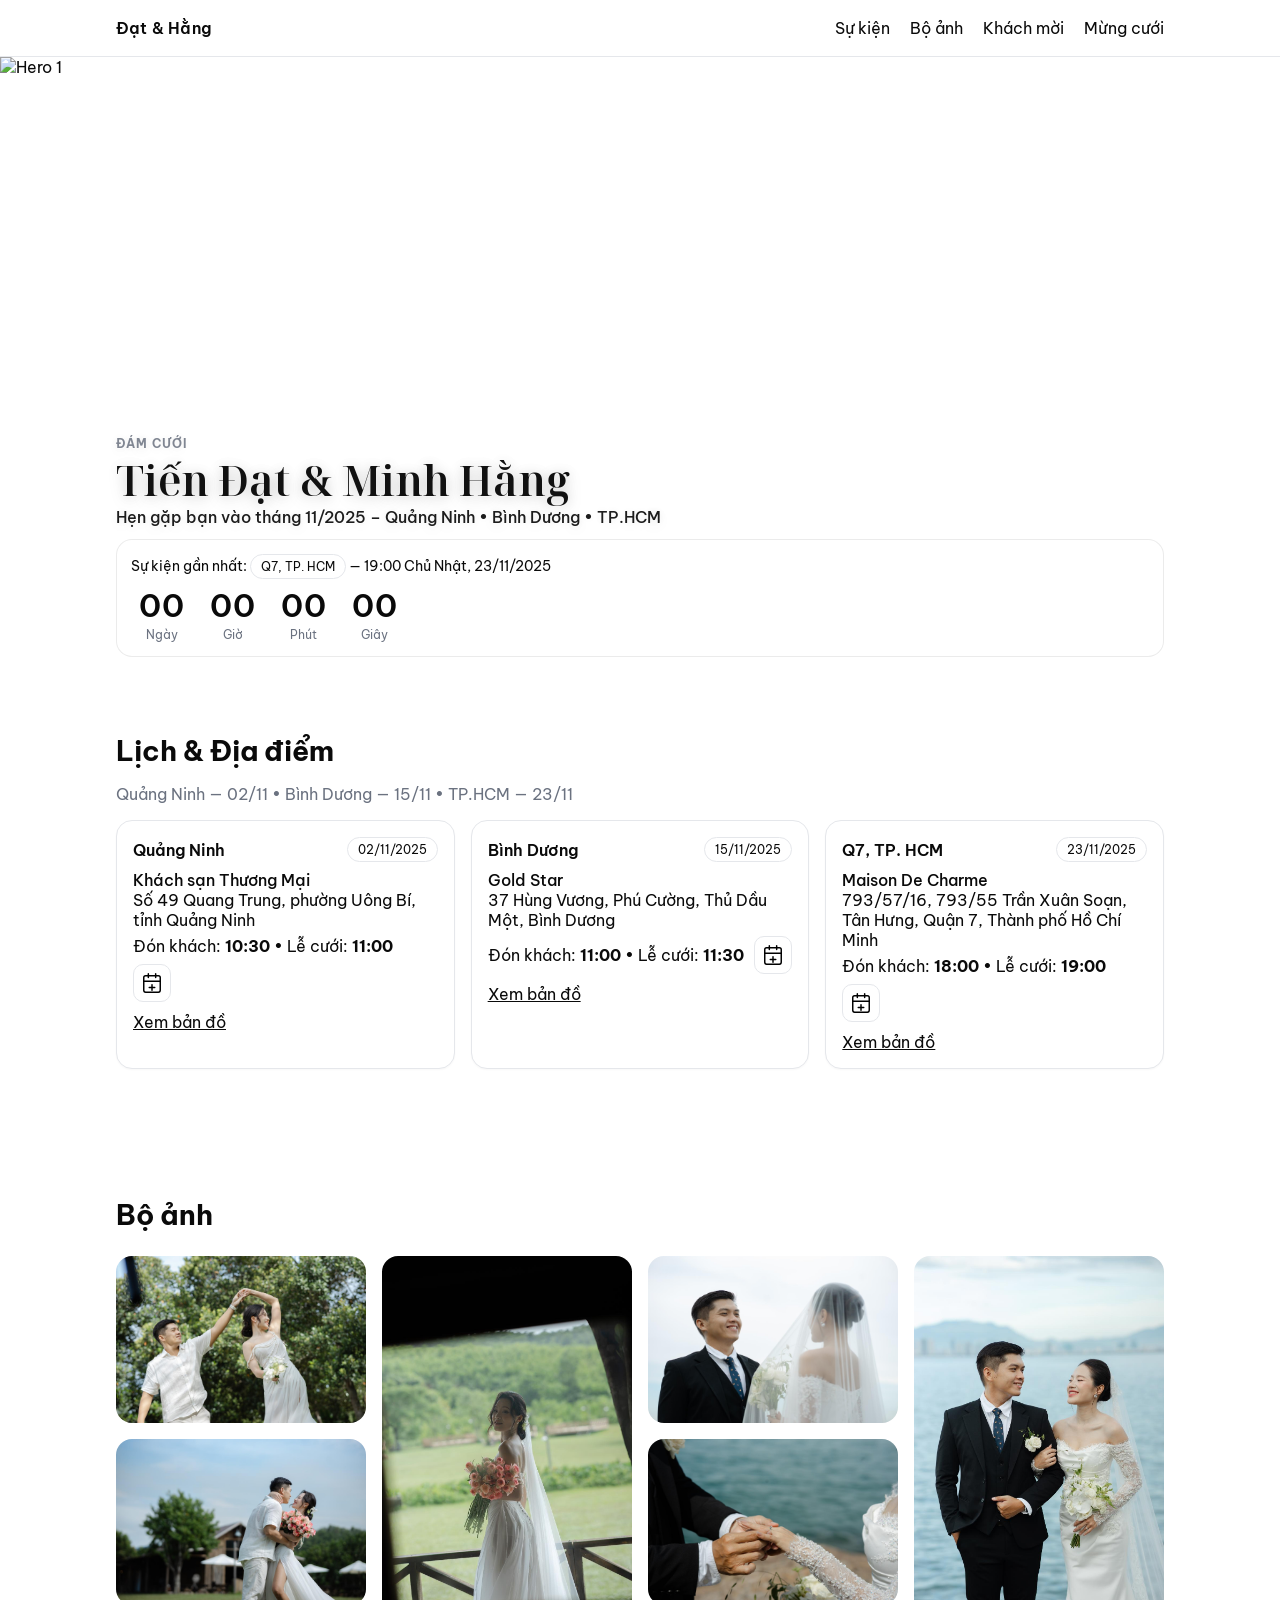
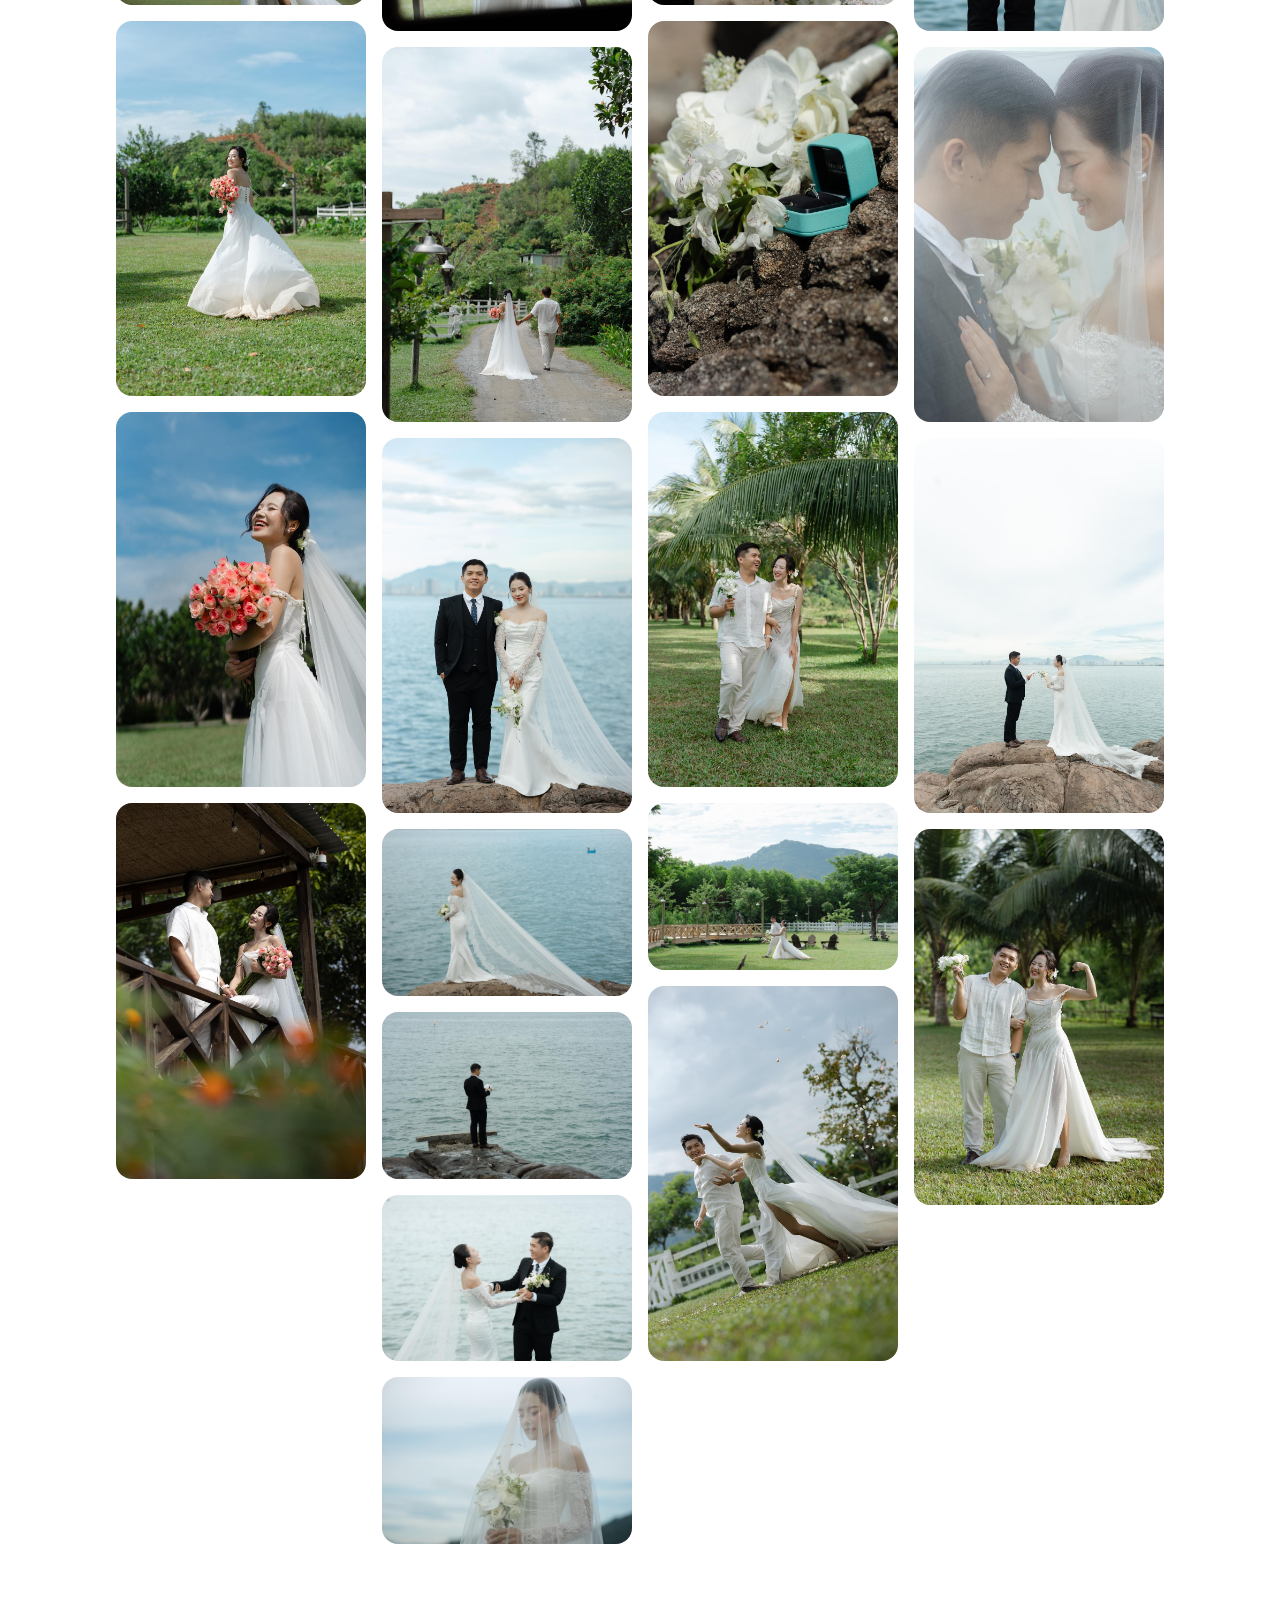
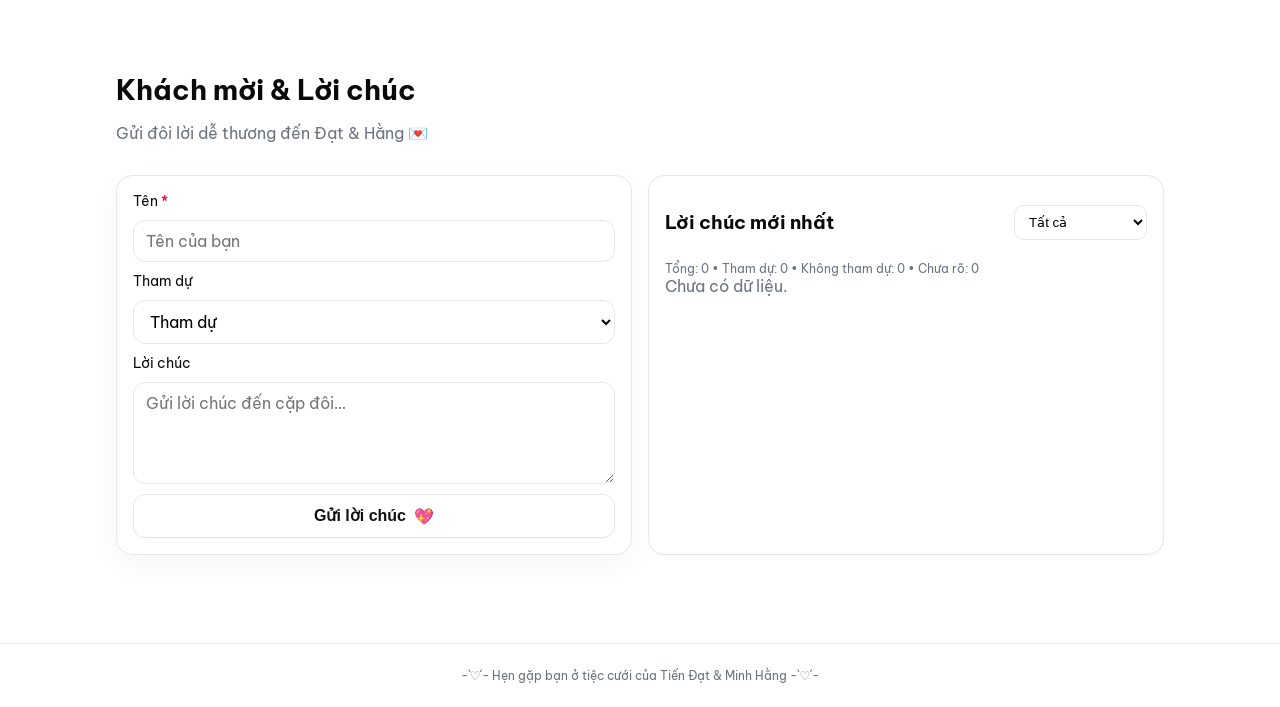
==== index.html @ 3f6fe65e "Add gift popup with QR code for wedding donations - Add "Mừng cưới" link to header navigation - Crea" ====
<!DOCTYPE html>
<html lang="vi">
  <!-- Open Graph / Facebook -->
<meta property="og:title" content="Đám cưới — Tiến Đạt & Minh Hằng" />
<meta property="og:description" content="Hẹn gặp bạn vào tháng 11/2025 — Quảng Ninh • Bình Dương • Q7" />
<meta property="og:type" content="website" />
<meta property="og:url" content="https://www.dathangwedding.life/" />
<meta property="og:image" content="https://www.dathangwedding.life/assets/og.jpg" />
<meta property="og:image:width" content="1200" />
<meta property="og:image:height" content="630" />
<meta property="og:locale" content="vi_VN" />

<!-- Twitter Card -->
<meta name="twitter:card" content="summary_large_image" />
<meta name="twitter:title" content="Đám cưới — Tiến Đạt & Minh Hằng" />
<meta name="twitter:description" content="Hẹn gặp bạn vào tháng 11/2025 — Quảng Ninh • Bình Dương • Q7" />
<meta name="twitter:image" content="https://www.dathangwedding.com/assets/og.jpg" />

<head>
  <meta charset="utf-8" />
  <meta name="viewport" content="width=device-width, initial-scale=1" />
  <title>Đám cưới — Tiến Đạt & Minh Hằng</title>
  <meta name="description" content="Website đám cưới của Tiến Đạt & Minh Hằng — tháng 11/2025" />
  <link rel="stylesheet" href="styles.css" />
  <link rel="preconnect" href="https://fonts.googleapis.com">
  <link rel="preconnect" href="https://fonts.gstatic.com" crossorigin>
  <link href="https://fonts.googleapis.com/css2?family=Be+Vietnam+Pro:wght@400;500;600;700&family=Noto+Serif+Display:opsz,wght@8..144,500;8..144,600;8..144,700&display=swap" rel="stylesheet">
</head>
<body>
  <header class="site-header">
    <div class="container header-inner">
      <div class="brand">Đạt & Hằng</div>
      <nav class="nav">
        <a href="#events">Sự kiện</a>
        <a href="#gallery">Bộ ảnh</a>
        <a href="#wishes">Khách mời</a>
        <a href="#" onclick="openGiftPopup(); return false;">Mừng cưới</a>
      </nav>
    </div>
  </header>

  <main>
    <section class="hero hero-short">
      <div class="hero-slides"><!-- Injected by JS --></div>
      <div class="hero-overlay"></div>
      <div class="hero-content container">
        <p class="eyebrow">ĐÁM CƯỚI</p>
        <h1>Tiến Đạt & Minh Hằng</h1>
        <p class="subtitle">Hẹn gặp bạn vào tháng 11/2025 – Quảng Ninh • Bình Dương • TP.HCM</p>
        <div id="countdown" class="countdown"></div>
      </div>
    </section>

    <section id="events" class="section">
      <div class="container">
        <h2>Lịch & Địa điểm</h2>
        <p class="muted">Quảng Ninh — 02/11 • Bình Dương — 15/11 • TP.HCM — 23/11</p>
        <div class="grid grid-3">
          <div class="card">
            <div class="card-head">
              <div class="city">Quảng Ninh</div>
              <span class="badge">02/11/2025</span>
            </div>
            <div class="venue">
              <div class="venue-name">Khách sạn Thương Mại</div>
              <div class="venue-addr">Số 49 Quang Trung, phường Uông Bí, tỉnh Quảng Ninh</div>
            </div>
            <div class="times-actions">
              <div class="times">Đón khách: <strong>10:30</strong> • Lễ cưới: <strong>11:00</strong></div>
              <button class="icon-btn" onclick="toggleCalMenu('0')" aria-haspopup="true" aria-controls="calmenu-0" aria-label="Add to calendar">
                <svg viewBox="0 0 24 24" width="22" height="22" fill="none" stroke="currentColor" stroke-width="1.6" stroke-linecap="round" stroke-linejoin="round">
                  <rect x="3" y="4" width="18" height="18" rx="2" ry="2"></rect>
                  <line x1="16" y1="2" x2="16" y2="6"></line>
                  <line x1="8" y1="2" x2="8" y2="6"></line>
                  <line x1="3" y1="10" x2="21" y2="10"></line>
                  <line x1="12" y1="14" x2="12" y2="20"></line>
                  <line x1="9" y1="17" x2="15" y2="17"></line>
                </svg>
              </button>
              <div class="cal-menu" id="calmenu-0">
                <a href="#" onclick="addCal('Quảng Ninh','2025-11-02','10:30','Đón khách'); return false;">Thêm Reception</a>
                <a href="#" onclick="addCal('Quảng Ninh','2025-11-02','11:00','Lễ cưới'); return false;">Thêm Lễ cưới</a>
              </div>
            </div>
            <div class="map-link"><a href="https://maps.app.goo.gl/LrUJizs4c9i7Pb6t8" target="_blank" rel="noreferrer">Xem bản đồ</a></div>
          </div>
          <div class="card">
            <div class="card-head">
              <div class="city">Bình Dương</div>
              <span class="badge">15/11/2025</span>
            </div>
            <div class="venue">
              <div class="venue-name">Gold Star</div>
              <div class="venue-addr">37 Hùng Vương, Phú Cường, Thủ Dầu Một, Bình Dương</div>
            </div>
            <div class="times-actions">
              <div class="times">Đón khách: <strong>11:00</strong> • Lễ cưới: <strong>11:30</strong></div>
              <button class="icon-btn" onclick="toggleCalMenu('1')" aria-haspopup="true" aria-controls="calmenu-1" aria-label="Add to calendar">
                <svg viewBox="0 0 24 24" width="22" height="22" fill="none" stroke="currentColor" stroke-width="1.6" stroke-linecap="round" stroke-linejoin="round">
                  <rect x="3" y="4" width="18" height="18" rx="2" ry="2"></rect>
                  <line x1="16" y1="2" x2="16" y2="6"></line>
                  <line x1="8" y1="2" x2="8" y2="6"></line>
                  <line x1="3" y1="10" x2="21" y2="10"></line>
                  <line x1="12" y1="14" x2="12" y2="20"></line>
                  <line x1="9" y1="17" x2="15" y2="17"></line>
                </svg>
              </button>
              <div class="cal-menu" id="calmenu-1">
                <a href="#" onclick="addCal('Bình Dương','2025-11-15','11:00','Đón khách'); return false;">Thêm Reception</a>
                <a href="#" onclick="addCal('Bình Dương','2025-11-15','11:30','Lễ cưới'); return false;">Thêm Lễ cưới</a>
              </div>
            </div>
            <div class="map-link"><a href="https://maps.app.goo.gl/nxY4V8vqn6Mhkh1D7" target="_blank" rel="noreferrer">Xem bản đồ</a></div>
          </div>
          <div class="card">
            <div class="card-head">
              <div class="city">Q7, TP. HCM</div>
              <span class="badge">23/11/2025</span>
            </div>
            <div class="venue">
              <div class="venue-name">Maison De Charme</div>
              <div class="venue-addr">793/57/16, 793/55 Trần Xuân Soạn, Tân Hưng, Quận 7, Thành phố Hồ Chí Minh</div>
            </div>
            <div class="times-actions">
              <div class="times">Đón khách: <strong>18:00</strong> • Lễ cưới: <strong>19:00</strong></div>
              <button class="icon-btn" onclick="toggleCalMenu('2')" aria-haspopup="true" aria-controls="calmenu-2" aria-label="Add to calendar">
                <svg viewBox="0 0 24 24" width="22" height="22" fill="none" stroke="currentColor" stroke-width="1.6" stroke-linecap="round" stroke-linejoin="round">
                  <rect x="3" y="4" width="18" height="18" rx="2" ry="2"></rect>
                  <line x1="16" y1="2" x2="16" y2="6"></line>
                  <line x1="8" y1="2" x2="8" y2="6"></line>
                  <line x1="3" y1="10" x2="21" y2="10"></line>
                  <line x1="12" y1="14" x2="12" y2="20"></line>
                  <line x1="9" y1="17" x2="15" y2="17"></line>
                </svg>
              </button>
              <div class="cal-menu" id="calmenu-2">
                <a href="#" onclick="addCal('Q7, TP. HCM','2025-11-23','18:00','Đón khách'); return false;">Thêm Reception</a>
                <a href="#" onclick="addCal('Q7, TP. HCM','2025-11-23','19:00','Lễ cưới'); return false;">Thêm Lễ cưới</a>
              </div>
            </div>
            <div class="map-link"><a href="https://maps.app.goo.gl/etLv1jbSBPjMhb9j6" target="_blank" rel="noreferrer">Xem bản đồ</a></div>
          </div>
        </div>
      </div>
    </section>

    <section id="gallery" class="section">
      <div class="container section-head">
        <div>
          <h2>Bộ ảnh</h2>
        </div>
      </div>
      <div class="container">
        <div class="masonry" id="masonry"><!-- injected --></div>
      </div>
    </section>

    <section id="wishes" class="section">
  <div class="container">
    <div class="section-head">
      <div>
        <h2>Khách mời &amp; Lời chúc</h2>
        <p class="muted">Gửi đôi lời dễ thương đến Đạt &amp; Hằng 💌</p>
      </div>
    </div>

    <div class="grid grid-2">
      <form id="wish-form" class="card form form-elev">
        <label>Tên <span class="req">*</span>
        </label>
<input id="wish-name"
       name="name"
       placeholder="Tên của bạn"
       required
       minlength="1"
       autocomplete="name"
       inputmode="text" />

        <label>Tham dự</label>
        <select id="wish-status">
          <option value="Tham dự" selected>Tham dự</option>
          <option value="Không tham dự">Không tham dự</option>
          <option value="Chưa rõ">Chưa rõ</option>
        </select>
        <label>Lời chúc</label>
        <textarea id="wish-message" rows="4" placeholder="Gửi lời chúc đến cặp đôi…"></textarea>
        <button type="submit" class="btn btn-primary">
  <span class="btn-label">Gửi lời chúc</span>
  <span class="btn-emoji" aria-hidden="true">💖</span>
</button>
      </form>

      <div class="card wishes">
        <div class="wishes-head">
          <h3>Lời chúc mới nhất</h3>
          <select id="filter-status" class="filter">
            <option value="Tất cả">Tất cả</option>
            <option value="Tham dự">Tham dự</option>
            <option value="Không tham dự">Không tham dự</option>
            <option value="Chưa rõ">Chưa rõ</option>
          </select>
        </div>
        <div class="stats tiny muted" id="stats"></div>
        <div id="wish-list" class="wish-list pretty"></div>
      </div>
    </div>

    <!-- Lightweight confetti canvas for submit -->
    <canvas id="confetti" class="confetti" aria-hidden="true"></canvas>
  </div>
</section>
  </main>

  <footer class="site-footer">
    <div class="container center tiny muted">
      -`♡´- Hẹn gặp bạn ở tiệc cưới của Tiến Đạt & Minh Hằng -`♡´-
    </div>
  </footer>

  <!-- Gift Popup Modal -->
  <div id="gift-modal" class="modal">
    <div class="modal-overlay" onclick="closeGiftPopup()"></div>
    <div class="modal-content">
      <button class="modal-close" onclick="closeGiftPopup()" aria-label="Close">
        <svg viewBox="0 0 24 24" width="24" height="24" fill="none" stroke="currentColor" stroke-width="2" stroke-linecap="round" stroke-linejoin="round">
          <line x1="18" y1="6" x2="6" y2="18"></line>
          <line x1="6" y1="6" x2="18" y2="18"></line>
        </svg>
      </button>
      <div class="modal-body">
        <h2>Mừng cưới</h2>
        <p class="muted">Cảm ơn bạn đã gửi lời chúc đến Đạt & Hằng 💝</p>
        <div class="qr-code-container">
          <img src="assets/qr-code.jpg" alt="QR Code chuyển khoản" class="qr-code" />
          <div class="bank-info">
            <p><strong>Ngân hàng:</strong> Maritime Bank (MSB)</p>
            <p><strong>Số tài khoản:</strong> 04301010769319</p>
            <p><strong>Chủ tài khoản:</strong> DOAN TIEN DAT</p>
          </div>
        </div>
      </div>
    </div>
  </div>

  <script src="https://cdn.jsdelivr.net/npm/@supabase/supabase-js@2"></script>
  <script src="env.js"></script>
  <script src="main.js"></script>
  <script src="countdown.js"></script>
</body>
</html>
---- styles.css ----
:root{ --bg:#ffffff; --text:#0a0a0a; --muted:#6b7280; --card:#ffffff; --border:#e5e7eb; }
*{box-sizing:border-box}
html,body{margin:0;padding:0;background:var(--bg);color:var(--text);font-family:"Be Vietnam Pro",ui-sans-serif,system-ui,-apple-system,"Segoe UI",Roboto,Inter,Helvetica,Arial,"Apple Color Emoji","Segoe UI Emoji";}
.container{max-width:1080px;margin:0 auto;padding:0 16px}
.section{padding:64px 0}
.section h2{font-size:28px;margin:0 0 8px}
.muted{color:var(--muted)}
.center{text-align:center}
.tiny{font-size:12px}
.site-header{position:sticky;top:0;z-index:20;background:rgba(255,255,255,.85);backdrop-filter:saturate(1.2) blur(8px);border-bottom:1px solid var(--border)}
.header-inner{height:56px;display:flex;align-items:center;justify-content:space-between}
.brand{font-weight:600;letter-spacing:.2px}
.nav a{margin-left:16px;color:inherit;text-decoration:none}
.nav a:hover{text-decoration:underline}

/* HERO — SHORT (landscape), ~68vh */
.hero.hero-short{position:relative;height:68vh;min-height:420px;overflow:hidden;background:#fff}
.hero-slides{position:absolute;inset:0}
.slide{position:absolute;inset:0;width:100%;height:100%;
  object-fit:cover; object-position:50% 50%;
  opacity:0; transition:opacity .7s ease}
.slide.active{opacity:1}

/* subtle light veil */
.hero-overlay{position:absolute;inset:0;z-index:1;
  background:
    linear-gradient(to top, rgba(255,255,255,0.18), rgba(255,255,255,0.06) 30%, rgba(255,255,255,0) 60%);
}

.hero-content{position:relative;z-index:2;color:#111;height:100%;display:flex;flex-direction:column;justify-content:end;padding-bottom:12px}
.eyebrow{text-transform:uppercase;letter-spacing:.3em;font-size:12px;opacity:.85;margin:0;color:#6b7280}
.hero h1{font-size:42px;margin:6px 0 2px}
.subtitle{opacity:.88;margin:2px 0 12px}

/* Countdown */
.countdown{background:var(--card);color:var(--text);border:1px solid var(--border);border-radius:16px;padding:14px}
.count-prefix{font-size:14px;margin-bottom:6px}
.count-tiles{display:flex;gap:10px;flex-wrap:wrap}
.tile{display:flex;flex-direction:column;align-items:center;padding:0 8px}
.tile .n{font-size:32px;font-weight:600;letter-spacing:.5px}
.tile .l{font-size:12px;color:var(--muted);margin-top:2px}
.badge{display:inline-block;padding:4px 10px;border:1px solid var(--border);border-radius:999px;background:#fff;font-size:12px}
.badge.yes{background:#ecfdf5;border-color:#a7f3d0}
.badge.no{background:#fef2f2;border-color:#fecaca}
.badge.maybe{background:#eff6ff;border-color:#bfdbfe}

/* Layout */
.grid{display:grid;gap:16px}
.grid-3{grid-template-columns:repeat(1,minmax(0,1fr))}
.grid-2{grid-template-columns:repeat(1,minmax(0,1fr))}
@media(min-width:720px){ .grid-3{grid-template-columns:repeat(3,minmax(0,1fr))} .grid-2{grid-template-columns:repeat(2,minmax(0,1fr))} }
.card{background:var(--card);border:1px solid var(--border);border-radius:16px;padding:16px;box-shadow:0 1px 2px rgba(0,0,0,.03)}
.card-head{display:flex;align-items:center;justify-content:space-between;margin-bottom:8px}
.city{font-weight:600}
.venue-name{font-weight:500}
.times-actions{display:flex;align-items:center;justify-content:space-between;gap:8px;margin-top:6px;flex-wrap:wrap}
.icon-btn{display:inline-flex;align-items:center;justify-content:center;width:38px;height:38px;border-radius:10px;border:1px solid var(--border);background:#fff;cursor:pointer}
.icon-btn:hover{box-shadow:0 2px 6px rgba(0,0,0,.06)}
.cal-menu{position:relative;display:none}
.cal-menu.open{display:block;position:absolute;margin-top:44px;right:16px;background:#fff;border:1px solid var(--border);border-radius:12px;box-shadow:0 8px 24px rgba(0,0,0,.08);overflow:hidden;z-index:40}
.cal-menu a{display:block;padding:10px 12px;color:inherit;text-decoration:none;white-space:nowrap;min-width:180px}
.cal-menu a:hover{background:#f3f4f6}
.map-link{margin-top:10px}
.map-link a{color:inherit}

/* Masonry gallery */
.section-head{display:flex;align-items:end;justify-content:space-between;margin-bottom:16px}
.masonry{column-count:1; column-gap:16px}
@media(min-width:720px){ .masonry{column-count:2} }
@media(min-width:1024px){ .masonry{column-count:3} }
@media(min-width:1280px){ .masonry{column-count:4} }
.masonry-item{break-inside:avoid; -webkit-column-break-inside:avoid; margin-bottom:16px}
.masonry-item img{width:100%; height:auto; display:block; border-radius:16px}

/* Wishes + RSVP */
.form{display:flex;flex-direction:column;gap:10px}
.form label{font-size:14px}
.form input,.form textarea,.form select{width:100%;border:1px solid var(--border);border-radius:12px;padding:10px 12px;font:inherit;background:#fff}
.btn{display:inline-flex;align-items:center;justify-content:center;border:1px solid var(--border);border-radius:12px;background:#fff;cursor:pointer;box-shadow:0 1px 2px rgba(0,0,0,.03)}
.btn-primary{height:44px;width:100%;font-weight:600}
.btn:hover{box-shadow:0 2px 6px rgba(0,0,0,.06)}
.actions-inline{display:flex;gap:8px;align-items:center;flex-wrap:wrap}
.filter{border:1px solid var(--border);border-radius:10px;padding:8px 10px;background:#fff}
.wishes{display:flex;flex-direction:column}
.wishes-head{display:flex;align-items:center;justify-content:space-between;margin-bottom:8px}
.wish-list{max-height:420px;overflow:auto;padding-right:8px}
.wish{border-bottom:1px solid var(--border);padding:10px 0}
.wish:last-child{border-bottom:none}
.wish .row{display:flex;align-items:center;justify-content:space-between;gap:8px}
.wish .name{font-weight:600}
.wish .msg{margin-top:6px}
.wish .ts{font-size:12px;color:#6b7280;margin-top:6px}
.site-footer{border-top:1px solid var(--border);padding:24px 0;margin-top:24px}

/* Mobile hero tweaks */
@media (max-width:640px){
  .hero.hero-short{ height:56vh; min-height:360px; }
  .hero h1{ font-size:36px; }
}

/* === Hero font patch === */
.hero h1{
  font-family:"Noto Serif Display", Georgia, Cambria, "Times New Roman", serif;
  font-weight:600;
  letter-spacing:0.2px;
  line-height:1.08;
}
.eyebrow{
  font-family:"Be Vietnam Pro", ui-sans-serif, system-ui, -apple-system, "Segoe UI", Roboto, Inter, Helvetica, Arial, "Apple Color Emoji", "Segoe UI Emoji";
  font-weight:600;
  letter-spacing:.28em;
}
.subtitle{
  font-family:"Be Vietnam Pro", ui-sans-serif, system-ui, -apple-system, "Segoe UI", Roboto, Inter, Helvetica, Arial, "Apple Color Emoji", "Segoe UI Emoji";
  font-weight:500;
}


/* === merged hero contrast patch === */

/* === Hero Contrast Patch === */
/* Default (on-light) keeps current look */
.hero-content{ color:#111; }
/* When background behind text is dark, flip to white and strengthen contrast */
.hero-content.on-dark{ color:#fff; text-shadow:0 1px 2px rgba(0,0,0,.35), 0 6px 18px rgba(0,0,0,.35); }
.hero-content.on-dark .eyebrow{ color:rgba(255,255,255,.9); }
.hero-content.on-dark .subtitle{ opacity:.95; }
/* Countdown panel adapts */
.hero-content .countdown{ background:rgba(255,255,255,.88); border-color:rgba(0,0,0,.08); }
.hero-content.on-dark .countdown{ background:rgba(0,0,0,.30); border-color:rgba(255,255,255,.28); color:#fff; }
.hero-content.on-dark .countdown .l{ color:rgba(255,255,255,.8); }
.hero-content.on-dark .badge{ background:rgba(255,255,255,.22); border-color:rgba(255,255,255,.36); color:#fff; }


/* === PATCH: Wishes Only (clean + animations) === */
.form-elev{ box-shadow:0 10px 30px rgba(0,0,0,.04) }

/* Pretty wish list */
.wish-list.pretty .wish{
  background:linear-gradient(180deg, #fff, #fff);
  border:1px solid var(--border);
  border-radius:16px;
  padding:12px;
  margin:10px 0;
  box-shadow:0 6px 18px rgba(0,0,0,.04);
  opacity:0; transform:translateY(8px);
  animation:wishIn .5s ease forwards;
}
.wish-list.pretty .wish:nth-child(1){ animation-delay:.02s }
.wish-list.pretty .wish:nth-child(2){ animation-delay:.05s }
.wish-list.pretty .wish:nth-child(3){ animation-delay:.08s }
@keyframes wishIn{ to{ opacity:1; transform:translateY(0) } }

.wish .row{ display:flex; align-items:center; justify-content:space-between; gap:8px }
.wish .name{ font-weight:600 }
.wish .msg{ margin-top:8px; line-height:1.5 }
.wish .ts{ font-size:12px; color:#6b7280; margin-top:8px }
.badge.yes{ background:#ecfdf5; border-color:#a7f3d0 }
.badge.no{ background:#fef2f2; border-color:#fecaca }
.badge.maybe{ background:#eff6ff; border-color:#bfdbfe }

/* Confetti canvas */
.confetti{ position:fixed; inset:0; pointer-events:none; z-index:60; }
* Ensure button text always visible on mobile */
.btn, .btn * { overflow: visible; }
.btn { display:inline-flex; align-items:center; justify-content:center; gap:8px; }

.btn-primary{
  width:100%; height:44px;
  background:#fff; color:#111; border:1px solid var(--border);
  border-radius:12px; font-weight:600; font-size:16px; line-height:1.1;
  letter-spacing:0; white-space:nowrap;
}

.btn-primary .btn-label{ display:inline-block; }
.btn-primary .btn-emoji{ display:inline-block; transform:translateY(1px); }

/* Tối ưu cho màn nhỏ */
@media (max-width: 360px){
  .btn-primary{ font-size:15px; gap:6px; }
}

/* === Hero text emphasis (no overlay) === */
.hero-content{ color:#111; }

/* Tiêu đề & dòng phụ */
.hero-content .eyebrow{ font-weight:600; letter-spacing:.06em; text-transform:uppercase; }
.hero-content h1{ font-weight:600; line-height:1.1; }
.hero-content .subtitle{ opacity:.92; }

/* Halo cho chữ: KHÔNG làm mờ ảnh, chỉ tạo viền sáng/tối quanh chữ */
.hero-content h1,
.hero-content .eyebrow,
.hero-content .subtitle{
  /* halo mặc định (nền sáng): viền sáng rất nhẹ + bóng mềm */
  text-shadow:
    0 1px 0 rgba(255,255,255,.35),
    0 0 12px rgba(0,0,0,.12),
    0 4px 18px rgba(0,0,0,.14);
}

/* Khi nền tối (được JS gán .on-dark) -> chữ trắng + halo tối hơn */
.hero-content.on-dark{
  color:#fff;
}
.hero-content.on-dark h1,
.hero-content.on-dark .eyebrow,
.hero-content.on-dark .subtitle{
  /* viền tối quanh chữ trắng để không chìm */
  text-shadow:
    0 0 1px rgba(0,0,0,.55),
    0 2px 8px rgba(0,0,0,.45),
    0 8px 22px rgba(0,0,0,.35);
  -webkit-text-stroke: .4px rgba(0,0,0,.25); /* iOS/Safari hỗ trợ stroke mảnh */
}

/* Mobile: tăng độ dày & halo một chút để dễ đọc hơn */
@media (max-width:640px){
  .hero-content h1{ font-weight:700; letter-spacing:.2px; }
  .hero-content .subtitle{ font-weight:500; }
  .hero-content.on-dark h1,
  .hero-content.on-dark .eyebrow,
  .hero-content.on-dark .subtitle{
    text-shadow:
      0 0 1px rgba(0,0,0,.65),
      0 3px 10px rgba(0,0,0,.55),
      0 10px 26px rgba(0,0,0,.45);
    -webkit-text-stroke: .6px rgba(0,0,0,.28);
  }
}
/* === Emphasize hero heading only (no image overlay) === */

/* cấu trúc giả định:
  .hero-content
    .eyebrow  → "ĐÁM CƯỚI"
    h1.hero-title → "Tiến Đạt & Minh Hằng"
    .subtitle → "Hẹn gặp bạn..."
*/

.hero-content{ color:#111; }

/* Eyebrow */
.hero-content .eyebrow{
  font-weight:700; letter-spacing:.08em; text-transform:uppercase;
  text-shadow:
    0 1px 0 rgba(255,255,255,.35),
    0 0 10px rgba(0,0,0,.10),
    0 4px 16px rgba(0,0,0,.12);
}

/* Title chính */
.hero-content .hero-title{
  font-weight:700; line-height:1.08;
  text-shadow:
    0 1px 0 rgba(255,255,255,.35),
    0 0 14px rgba(0,0,0,.12),
    0 6px 22px rgba(0,0,0,.18);
}

/* Subtitle */
.hero-content .subtitle{
  font-weight:500; opacity:.95;
  text-shadow:
    0 1px 0 rgba(255,255,255,.35),
    0 0 10px rgba(0,0,0,.10),
    0 4px 18px rgba(0,0,0,.14);
}

/* Khi nền tối (được JS gán .on-dark) → chữ trắng + viền tối mảnh */
.hero-content.on-dark{ color:#fff; }
.hero-content.on-dark .eyebrow,
.hero-content.on-dark .hero-title,
.hero-content.on-dark .subtitle{
  /* halo tối để chữ trắng không chìm */
  text-shadow:
    0 0 1px rgba(0,0,0,.55),
    0 3px 12px rgba(0,0,0,.50),
    0 10px 28px rgba(0,0,0,.40);
  -webkit-text-stroke: .4px rgba(0,0,0,.25); /* Safari/iOS hỗ trợ stroke mảnh */
}

/* Mobile: tăng độ rõ chữ (không đụng ảnh) */
@media (max-width:640px){
  .hero-content .hero-title{ font-weight:800; letter-spacing:.2px; }
  .hero-content .subtitle{ font-weight:600; }
  .hero-content.on-dark .eyebrow,
  .hero-content.on-dark .hero-title,
  .hero-content.on-dark .subtitle{
    text-shadow:
      0 0 1px rgba(0,0,0,.65),
      0 4px 14px rgba(0,0,0,.55),
      0 14px 36px rgba(0,0,0,.45);
    -webkit-text-stroke: .6px rgba(0,0,0,.28);
  }
}
.req{ color:#e11d48; font-weight:700; }
.field-error{ color:#e11d48; font-size:12px; margin-top:6px; display:block; }
.input-invalid{ border-color:#e11d48 !important; box-shadow:0 0 0 3px rgba(225,29,72,.08) }

/* === Gift Modal Popup === */
.modal {
  position: fixed;
  inset: 0;
  z-index: 100;
  display: none;
  align-items: center;
  justify-content: center;
  padding: 16px;
}

.modal.modal-open {
  display: flex;
}

.modal-overlay {
  position: absolute;
  inset: 0;
  background: rgba(0, 0, 0, 0.6);
  backdrop-filter: blur(4px);
  animation: fadeIn 0.3s ease;
}

.modal-content {
  position: relative;
  background: #fff;
  border-radius: 20px;
  max-width: 480px;
  width: 100%;
  max-height: 90vh;
  overflow-y: auto;
  box-shadow: 0 20px 60px rgba(0, 0, 0, 0.3);
  animation: slideUp 0.3s ease;
  z-index: 101;
}

.modal-close {
  position: absolute;
  top: 16px;
  right: 16px;
  width: 36px;
  height: 36px;
  border-radius: 50%;
  border: 1px solid var(--border);
  background: #fff;
  cursor: pointer;
  display: flex;
  align-items: center;
  justify-content: center;
  transition: all 0.2s;
  z-index: 102;
}

.modal-close:hover {
  background: #f3f4f6;
  box-shadow: 0 2px 8px rgba(0, 0, 0, 0.1);
}

.modal-body {
  padding: 40px 24px 32px;
  text-align: center;
}

.modal-body h2 {
  margin: 0 0 8px;
  font-size: 24px;
  font-weight: 600;
}

.modal-body .muted {
  margin: 0 0 24px;
}

.qr-code-container {
  display: flex;
  flex-direction: column;
  align-items: center;
  gap: 20px;
}

.qr-code {
  width: 280px;
  height: 280px;
  border: 1px solid var(--border);
  border-radius: 12px;
  padding: 12px;
  background: #fff;
  box-shadow: 0 4px 12px rgba(0, 0, 0, 0.08);
}

.bank-info {
  background: #f9fafb;
  border: 1px solid var(--border);
  border-radius: 12px;
  padding: 16px;
  width: 100%;
  text-align: left;
}

.bank-info p {
  margin: 8px 0;
  font-size: 14px;
  line-height: 1.6;
}

.bank-info p:first-child {
  margin-top: 0;
}

.bank-info p:last-child {
  margin-bottom: 0;
}

@keyframes fadeIn {
  from {
    opacity: 0;
  }
  to {
    opacity: 1;
  }
}

@keyframes slideUp {
  from {
    opacity: 0;
    transform: translateY(20px);
  }
  to {
    opacity: 1;
    transform: translateY(0);
  }
}

@media (max-width: 640px) {
  .modal-content {
    max-width: 100%;
    border-radius: 16px;
  }

  .modal-body {
    padding: 32px 20px 24px;
  }

  .qr-code {
    width: 240px;
    height: 240px;
  }
}
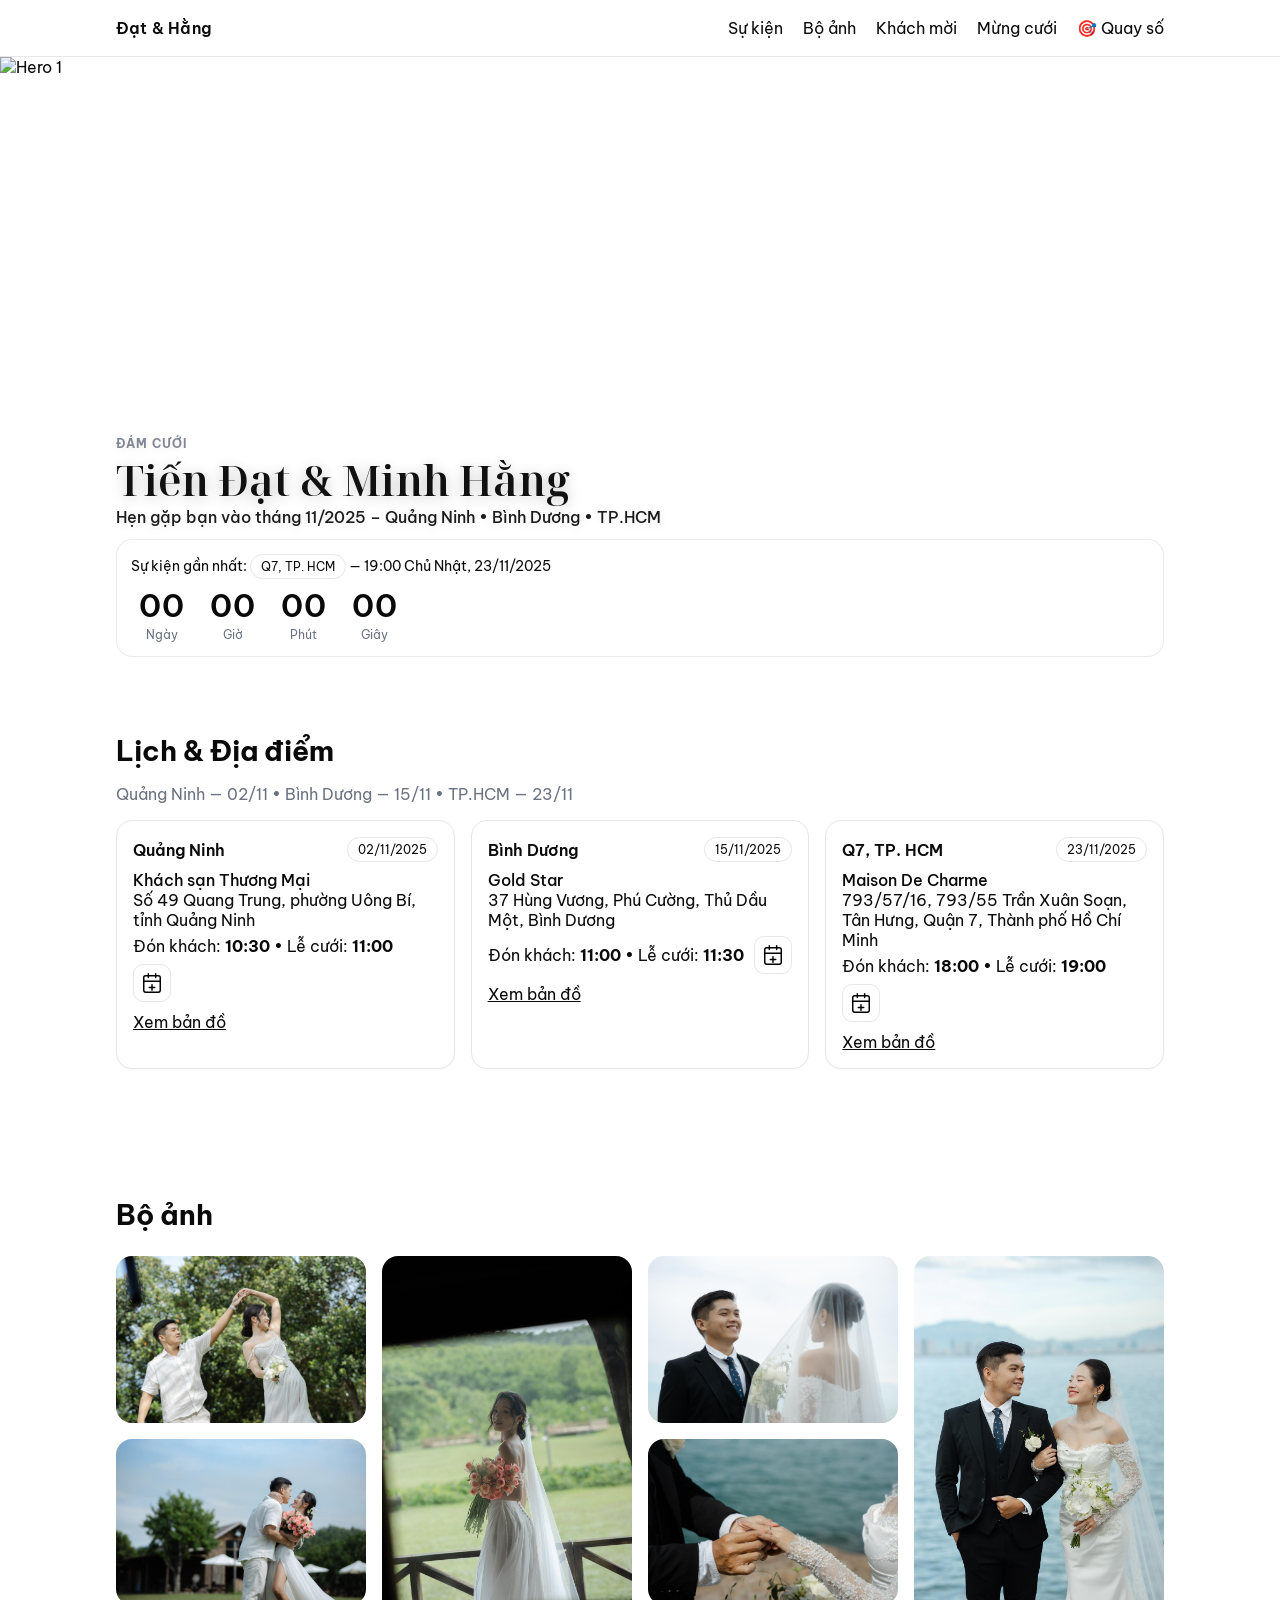
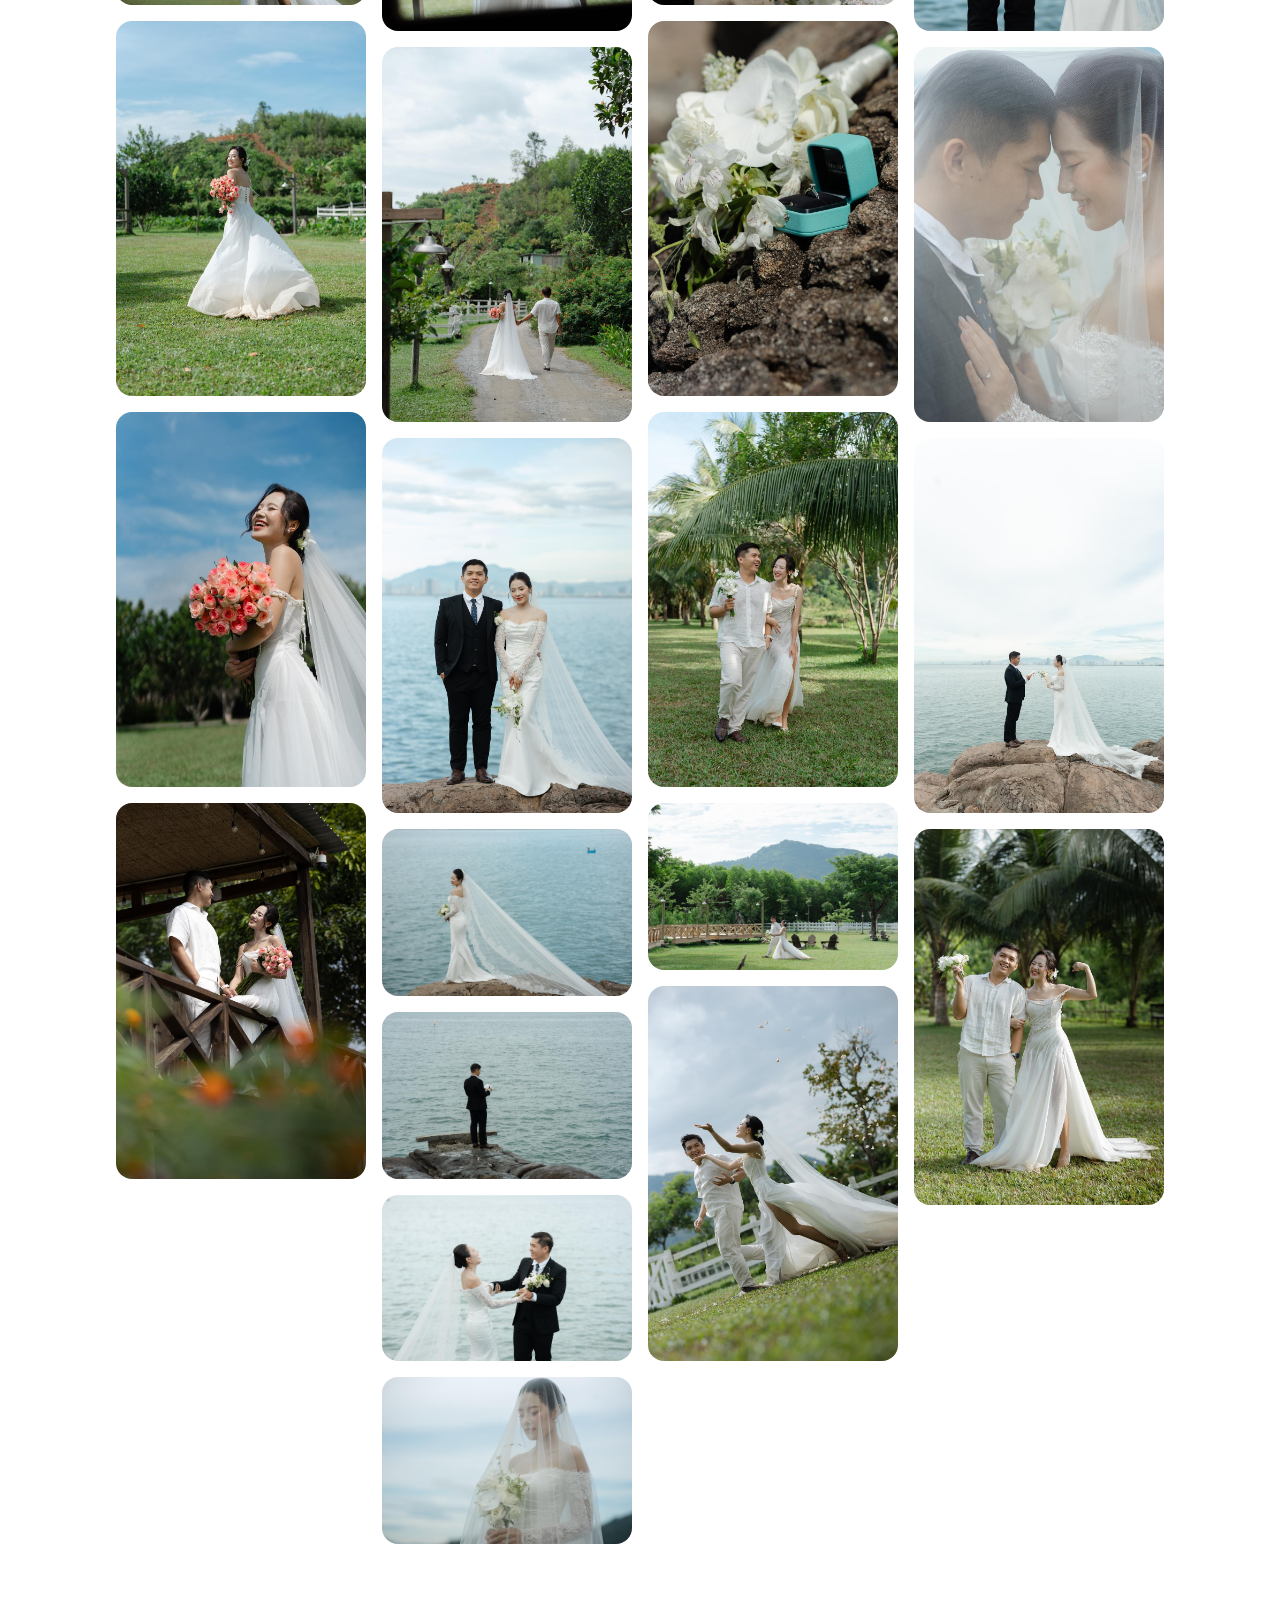
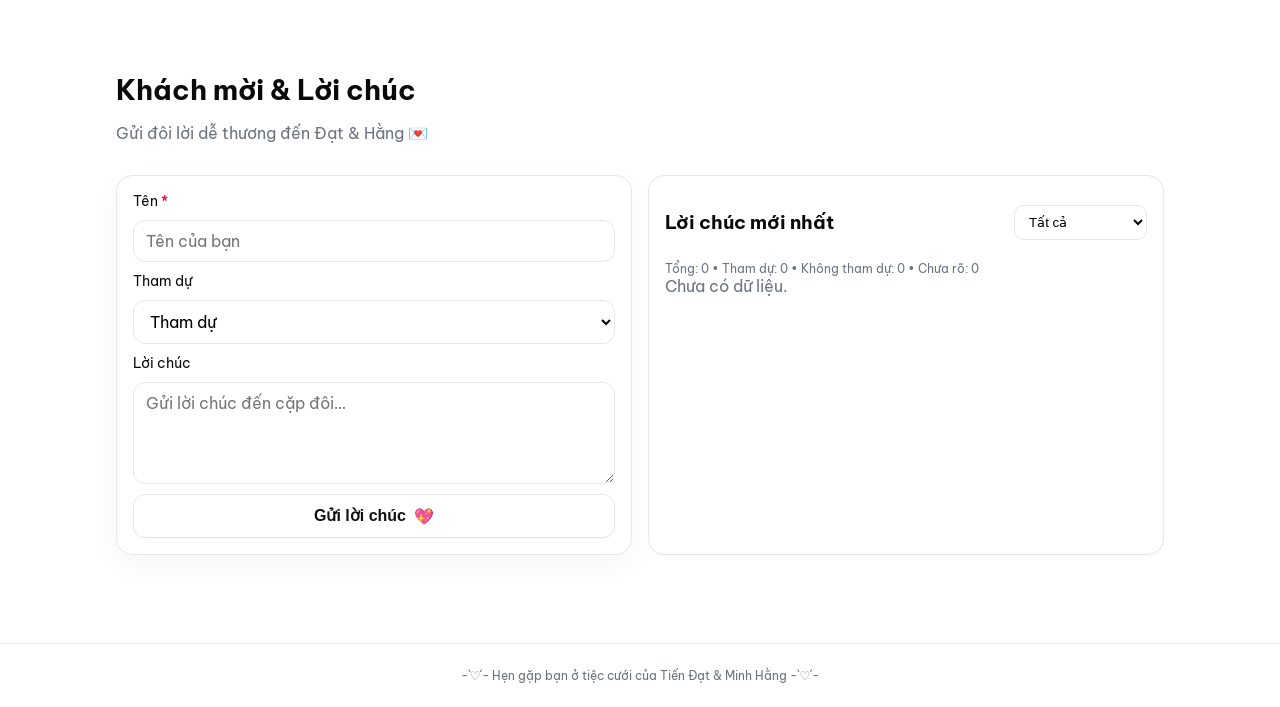
==== commit f4b7b365: "Add lucky draw feature with slot machine animation (1-250) - Full-screen modal with wedding-themed s" ====
--- a/index.html
+++ b/index.html
@@ -35,6 +35,7 @@
         <a href="#gallery">Bộ ảnh</a>
         <a href="#wishes">Khách mời</a>
         <a href="#" onclick="openGiftPopup(); return false;">Mừng cưới</a>
+        <a href="#" onclick="openLuckyDraw(); return false;">🎯 Quay số</a>
       </nav>
     </div>
   </header>
@@ -242,6 +243,53 @@
     </div>
   </div>
 
+  <!-- Lucky Draw Modal -->
+  <div id="lucky-draw-modal" class="modal">
+    <div class="modal-overlay" onclick="closeLuckyDraw()"></div>
+    <div class="modal-content lucky-draw-content">
+      <button class="modal-close" onclick="closeLuckyDraw()" aria-label="Close">
+        <svg viewBox="0 0 24 24" width="24" height="24" fill="none" stroke="currentColor" stroke-width="2" stroke-linecap="round" stroke-linejoin="round">
+          <line x1="18" y1="6" x2="6" y2="18"></line>
+          <line x1="6" y1="6" x2="18" y2="18"></line>
+        </svg>
+      </button>
+      <div class="modal-body">
+        <h2>🎊 Rút thăm may mắn 🎊</h2>
+        <p class="muted lucky-subtitle">Ai sẽ là người may mắn hôm nay?</p>
+
+        <div class="lucky-machine">
+          <div class="lucky-hearts">
+            <span class="heart">💕</span>
+            <span class="heart">💖</span>
+            <span class="heart">💝</span>
+            <span class="heart">💗</span>
+            <span class="heart">💞</span>
+            <span class="heart">💓</span>
+          </div>
+
+          <div class="lucky-display">
+            <div class="lucky-ring left-ring">💍</div>
+            <div class="number-display">
+              <div class="number-slot" id="slot1">0</div>
+              <div class="number-slot" id="slot2">0</div>
+              <div class="number-slot" id="slot3">0</div>
+            </div>
+            <div class="lucky-ring right-ring">💍</div>
+          </div>
+
+          <div id="lucky-message" class="lucky-message"></div>
+
+          <button id="draw-button" class="btn btn-lucky" onclick="startDraw()">
+            <span class="btn-label">Quay số ngay! 🎯</span>
+          </button>
+
+          <div id="winner-display" class="winner-display"></div>
+        </div>
+      </div>
+    </div>
+    <canvas id="lucky-confetti" class="lucky-confetti"></canvas>
+  </div>
+
   <script src="https://cdn.jsdelivr.net/npm/@supabase/supabase-js@2"></script>
   <script src="env.js"></script>
   <script src="main.js"></script>
--- a/styles.css
+++ b/styles.css
@@ -446,3 +446,456 @@
     height: 240px;
   }
 }
+
+/* === Lucky Draw Styles === */
+.lucky-draw-content {
+  max-width: 100%;
+  width: 100%;
+  height: 100vh;
+  max-height: 100vh;
+  background: linear-gradient(135deg, #fff5f7 0%, #fff 100%);
+  border-radius: 0;
+  display: flex;
+  align-items: center;
+  justify-content: center;
+  position: relative;
+  overflow: hidden;
+}
+
+/* Left side photo */
+.lucky-draw-content::before {
+  content: '';
+  position: absolute;
+  left: 0;
+  top: 0;
+  width: 30%;
+  height: 100%;
+  background: url('assets/gallery/g-041.jpg') center center / cover no-repeat;
+  opacity: 0.9;
+  z-index: 0;
+}
+
+/* Right side photo */
+.lucky-draw-content::after {
+  content: '';
+  position: absolute;
+  right: 0;
+  top: 0;
+  width: 30%;
+  height: 100%;
+  background: url('assets/gallery/g-044.jpg') center center / cover no-repeat;
+  opacity: 0.9;
+  z-index: 0;
+}
+
+.lucky-draw-content .modal-body {
+  width: 100%;
+  max-width: 700px;
+  padding: 40px 24px;
+  background: rgba(255, 255, 255, 0.95);
+  border-radius: 24px;
+  backdrop-filter: blur(10px);
+  box-shadow: 0 20px 60px rgba(0, 0, 0, 0.2);
+  position: relative;
+  z-index: 1;
+}
+
+.lucky-subtitle {
+  font-size: 18px;
+  margin-bottom: 40px;
+}
+
+.lucky-machine {
+  position: relative;
+  padding: 20px;
+}
+
+/* Floating hearts animation - optimized */
+.lucky-hearts {
+  position: absolute;
+  top: 0;
+  left: 0;
+  right: 0;
+  height: 100%;
+  pointer-events: none;
+  overflow: hidden;
+}
+
+.lucky-hearts .heart {
+  position: absolute;
+  font-size: 28px;
+  opacity: 0;
+  will-change: transform;
+  animation: floatHeart 4s ease-in-out infinite;
+}
+
+.lucky-hearts .heart:nth-child(1) {
+  left: 15%;
+  animation-delay: 0s;
+}
+
+.lucky-hearts .heart:nth-child(2) {
+  left: 35%;
+  animation-delay: 1s;
+}
+
+.lucky-hearts .heart:nth-child(3) {
+  left: 55%;
+  animation-delay: 2s;
+}
+
+.lucky-hearts .heart:nth-child(4) {
+  left: 75%;
+  animation-delay: 3s;
+}
+
+.lucky-hearts .heart:nth-child(5),
+.lucky-hearts .heart:nth-child(6) {
+  display: none; /* Remove extra hearts to improve performance */
+}
+
+@keyframes floatHeart {
+  0% {
+    bottom: -30px;
+    opacity: 0;
+    transform: translateY(0) rotate(0deg);
+  }
+  15% {
+    opacity: 0.6;
+  }
+  50% {
+    opacity: 0.8;
+  }
+  85% {
+    opacity: 0.6;
+  }
+  100% {
+    bottom: 100%;
+    opacity: 0;
+    transform: translateY(-20px) rotate(180deg);
+  }
+}
+
+/* Lucky display - slot machine style */
+.lucky-display {
+  display: flex;
+  align-items: center;
+  justify-content: center;
+  gap: 20px;
+  margin: 40px 0;
+  padding: 40px 24px;
+  background: linear-gradient(135deg, #fef3c7 0%, #fde68a 100%);
+  border: 4px solid #f59e0b;
+  border-radius: 24px;
+  box-shadow: 0 8px 32px rgba(245, 158, 11, 0.3),
+              inset 0 2px 8px rgba(255, 255, 255, 0.5);
+  position: relative;
+}
+
+.lucky-display::before,
+.lucky-display::after {
+  content: '✨';
+  position: absolute;
+  font-size: 36px;
+  will-change: transform;
+  animation: sparkle 2s ease-in-out infinite;
+}
+
+.lucky-display::before {
+  top: -12px;
+  left: -12px;
+}
+
+.lucky-display::after {
+  bottom: -12px;
+  right: -12px;
+  animation-delay: 1s;
+}
+
+@keyframes sparkle {
+  0%, 100% {
+    transform: scale(1);
+    opacity: 0.7;
+  }
+  50% {
+    transform: scale(1.2);
+    opacity: 1;
+  }
+}
+
+.lucky-ring {
+  font-size: 56px;
+  will-change: transform;
+  animation: ring-bounce 3s ease-in-out infinite;
+}
+
+.left-ring {
+  animation-delay: 0s;
+}
+
+.right-ring {
+  animation-delay: 1.5s;
+}
+
+@keyframes ring-bounce {
+  0%, 100% {
+    transform: translateY(0);
+  }
+  50% {
+    transform: translateY(-8px);
+  }
+}
+
+.number-display {
+  display: flex;
+  gap: 8px;
+  background: #fff;
+  padding: 16px;
+  border-radius: 16px;
+  box-shadow: inset 0 4px 12px rgba(0, 0, 0, 0.1);
+}
+
+.number-slot {
+  width: 90px;
+  height: 110px;
+  background: linear-gradient(180deg, #ffffff 0%, #f3f4f6 100%);
+  border: 3px solid #e11d48;
+  border-radius: 12px;
+  display: flex;
+  align-items: center;
+  justify-content: center;
+  font-size: 56px;
+  font-weight: 800;
+  color: #e11d48;
+  font-family: 'Be Vietnam Pro', sans-serif;
+  position: relative;
+  overflow: hidden;
+  box-shadow: 0 4px 8px rgba(0, 0, 0, 0.1);
+}
+
+.number-slot.spinning {
+  filter: blur(3px);
+  animation: slot-spin 0.15s linear infinite;
+}
+
+@keyframes slot-spin {
+  0% {
+    transform: translateY(0);
+  }
+  100% {
+    transform: translateY(-10px);
+  }
+}
+
+.number-slot.winning {
+  animation: winning-pulse 0.5s ease-in-out 3;
+  background: linear-gradient(180deg, #fef3c7 0%, #fde68a 100%);
+}
+
+@keyframes winning-pulse {
+  0%, 100% {
+    transform: scale(1);
+    box-shadow: 0 4px 8px rgba(0, 0, 0, 0.1);
+  }
+  50% {
+    transform: scale(1.1);
+    box-shadow: 0 8px 24px rgba(245, 158, 11, 0.5);
+  }
+}
+
+/* Lucky message */
+.lucky-message {
+  min-height: 60px;
+  margin: 20px 0;
+  font-size: 18px;
+  font-weight: 600;
+  color: #e11d48;
+  text-align: center;
+  animation: message-fade-in 0.5s ease;
+}
+
+@keyframes message-fade-in {
+  from {
+    opacity: 0;
+    transform: translateY(-10px);
+  }
+  to {
+    opacity: 1;
+    transform: translateY(0);
+  }
+}
+
+/* Lucky button */
+.btn-lucky {
+  width: 100%;
+  height: 56px;
+  background: linear-gradient(135deg, #e11d48 0%, #be123c 100%);
+  color: #fff;
+  border: none;
+  border-radius: 16px;
+  font-weight: 700;
+  font-size: 18px;
+  cursor: pointer;
+  box-shadow: 0 8px 24px rgba(225, 29, 72, 0.3);
+  transition: all 0.3s ease;
+  position: relative;
+  overflow: hidden;
+}
+
+.btn-lucky::before {
+  content: '';
+  position: absolute;
+  top: 0;
+  left: -100%;
+  width: 100%;
+  height: 100%;
+  background: linear-gradient(90deg, transparent, rgba(255, 255, 255, 0.3), transparent);
+  transition: left 0.5s ease;
+}
+
+.btn-lucky:hover {
+  transform: translateY(-2px);
+  box-shadow: 0 12px 32px rgba(225, 29, 72, 0.4);
+}
+
+.btn-lucky:hover::before {
+  left: 100%;
+}
+
+.btn-lucky:active {
+  transform: translateY(0);
+}
+
+.btn-lucky:disabled {
+  opacity: 0.6;
+  cursor: not-allowed;
+  transform: none;
+}
+
+.btn-lucky.drawing {
+  animation: button-shake 0.5s ease infinite;
+}
+
+@keyframes button-shake {
+  0%, 100% {
+    transform: translateX(0);
+  }
+  25% {
+    transform: translateX(-5px) rotate(-2deg);
+  }
+  75% {
+    transform: translateX(5px) rotate(2deg);
+  }
+}
+
+/* Winner display */
+.winner-display {
+  margin-top: 24px;
+  padding: 24px;
+  background: linear-gradient(135deg, #fef3c7 0%, #fde68a 100%);
+  border: 3px solid #f59e0b;
+  border-radius: 20px;
+  text-align: center;
+  opacity: 0;
+  transform: scale(0.8);
+  transition: all 0.5s cubic-bezier(0.68, -0.55, 0.265, 1.55);
+}
+
+.winner-display.show {
+  opacity: 1;
+  transform: scale(1);
+}
+
+.winner-number {
+  font-size: 72px;
+  font-weight: 900;
+  color: #e11d48;
+  margin: 16px 0;
+  text-shadow: 3px 3px 0 #fde68a, 6px 6px 0 #fcd34d;
+  animation: winner-bounce 1s ease-in-out infinite;
+}
+
+@keyframes winner-bounce {
+  0%, 100% {
+    transform: translateY(0);
+  }
+  50% {
+    transform: translateY(-10px);
+  }
+}
+
+.winner-text {
+  font-size: 24px;
+  font-weight: 700;
+  color: #92400e;
+  margin-bottom: 12px;
+}
+
+.winner-emoji {
+  font-size: 48px;
+  margin: 12px 0;
+  animation: emoji-spin 2s linear infinite;
+}
+
+@keyframes emoji-spin {
+  from {
+    transform: rotate(0deg);
+  }
+  to {
+    transform: rotate(360deg);
+  }
+}
+
+/* Lucky confetti canvas */
+.lucky-confetti {
+  position: fixed;
+  inset: 0;
+  pointer-events: none;
+  z-index: 150;
+}
+
+@media (max-width: 640px) {
+  .lucky-draw-content {
+    height: 100vh;
+  }
+
+  /* Hide side images on mobile for better content focus */
+  .lucky-draw-content::before,
+  .lucky-draw-content::after {
+    width: 20%;
+    opacity: 0.5;
+  }
+
+  .lucky-draw-content .modal-body {
+    padding: 24px 16px;
+    margin: 0 12px;
+  }
+
+  .lucky-display {
+    gap: 12px;
+    padding: 24px 16px;
+  }
+
+  .number-slot {
+    width: 70px;
+    height: 90px;
+    font-size: 44px;
+  }
+
+  .lucky-ring {
+    font-size: 40px;
+  }
+
+  .winner-number {
+    font-size: 48px;
+  }
+
+  .winner-text {
+    font-size: 18px;
+  }
+
+  .lucky-subtitle {
+    font-size: 16px;
+    margin-bottom: 24px;
+  }
+}
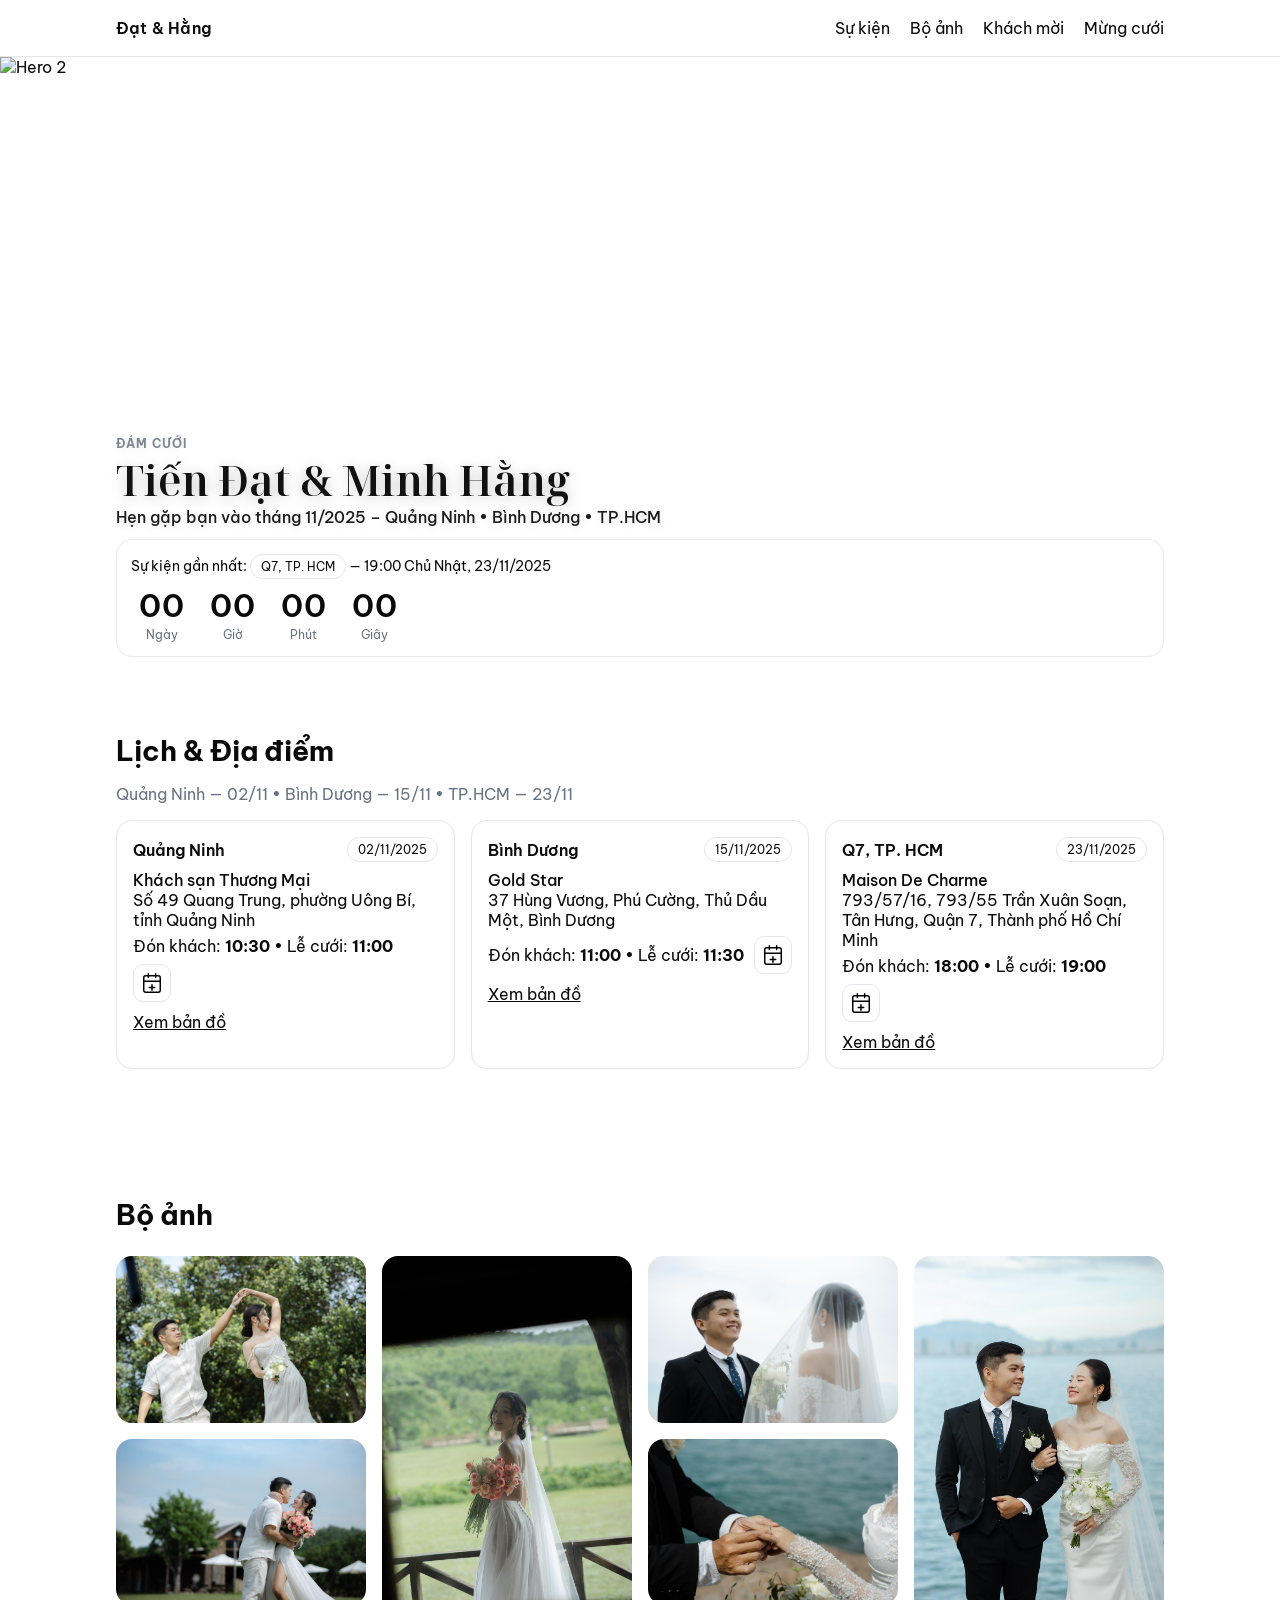
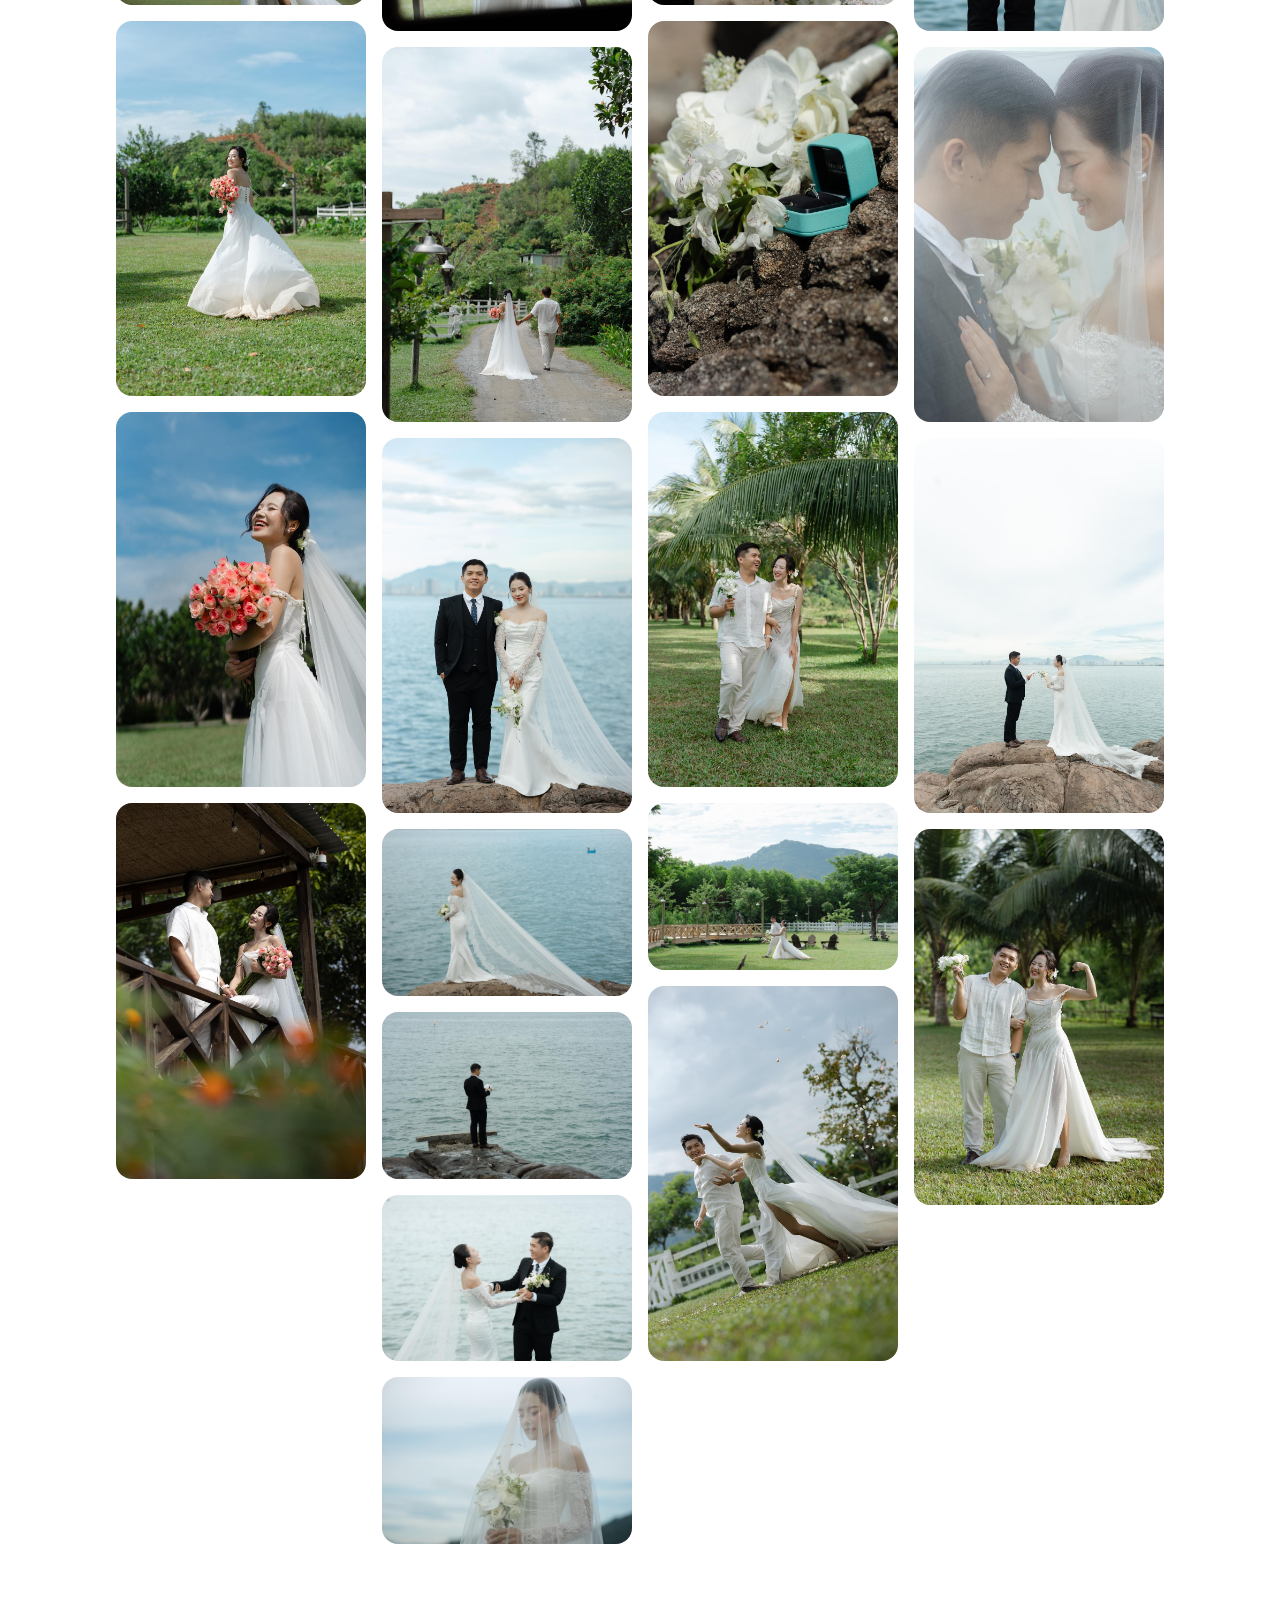
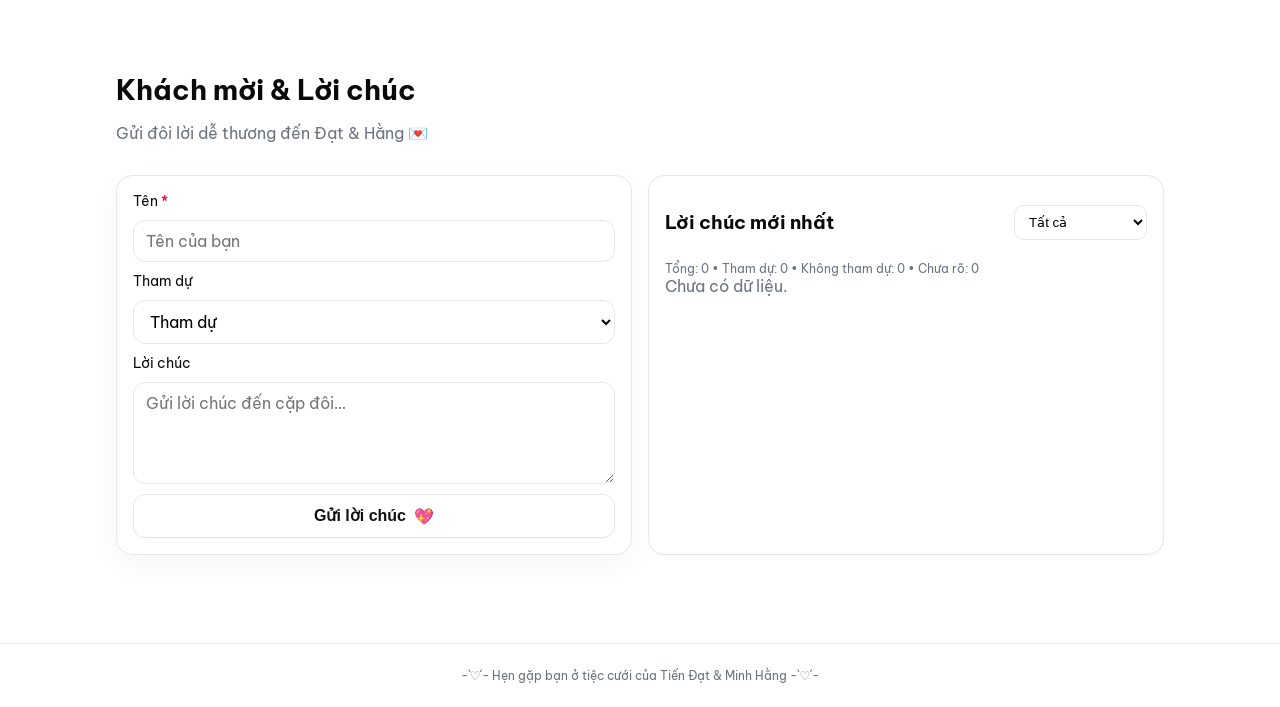
==== commit a66e1338: "Remove lucky draw feature This removes the lucky draw/slot machine feature from the website, includi" ====
--- a/index.html
+++ b/index.html
@@ -35,7 +35,6 @@
         <a href="#gallery">Bộ ảnh</a>
         <a href="#wishes">Khách mời</a>
         <a href="#" onclick="openGiftPopup(); return false;">Mừng cưới</a>
-        <a href="#" onclick="openLuckyDraw(); return false;">🎯 Quay số</a>
       </nav>
     </div>
   </header>
@@ -243,53 +242,6 @@
     </div>
   </div>
 
-  <!-- Lucky Draw Modal -->
-  <div id="lucky-draw-modal" class="modal">
-    <div class="modal-overlay" onclick="closeLuckyDraw()"></div>
-    <div class="modal-content lucky-draw-content">
-      <button class="modal-close" onclick="closeLuckyDraw()" aria-label="Close">
-        <svg viewBox="0 0 24 24" width="24" height="24" fill="none" stroke="currentColor" stroke-width="2" stroke-linecap="round" stroke-linejoin="round">
-          <line x1="18" y1="6" x2="6" y2="18"></line>
-          <line x1="6" y1="6" x2="18" y2="18"></line>
-        </svg>
-      </button>
-      <div class="modal-body">
-        <h2>🎊 Rút thăm may mắn 🎊</h2>
-        <p class="muted lucky-subtitle">Ai sẽ là người may mắn hôm nay?</p>
-
-        <div class="lucky-machine">
-          <div class="lucky-hearts">
-            <span class="heart">💕</span>
-            <span class="heart">💖</span>
-            <span class="heart">💝</span>
-            <span class="heart">💗</span>
-            <span class="heart">💞</span>
-            <span class="heart">💓</span>
-          </div>
-
-          <div class="lucky-display">
-            <div class="lucky-ring left-ring">💍</div>
-            <div class="number-display">
-              <div class="number-slot" id="slot1">0</div>
-              <div class="number-slot" id="slot2">0</div>
-              <div class="number-slot" id="slot3">0</div>
-            </div>
-            <div class="lucky-ring right-ring">💍</div>
-          </div>
-
-          <div id="lucky-message" class="lucky-message"></div>
-
-          <button id="draw-button" class="btn btn-lucky" onclick="startDraw()">
-            <span class="btn-label">Quay số ngay! 🎯</span>
-          </button>
-
-          <div id="winner-display" class="winner-display"></div>
-        </div>
-      </div>
-    </div>
-    <canvas id="lucky-confetti" class="lucky-confetti"></canvas>
-  </div>
-
   <script src="https://cdn.jsdelivr.net/npm/@supabase/supabase-js@2"></script>
   <script src="env.js"></script>
   <script src="main.js"></script>
--- a/styles.css
+++ b/styles.css
@@ -446,456 +446,3 @@
     height: 240px;
   }
 }
-
-/* === Lucky Draw Styles === */
-.lucky-draw-content {
-  max-width: 100%;
-  width: 100%;
-  height: 100vh;
-  max-height: 100vh;
-  background: linear-gradient(135deg, #fff5f7 0%, #fff 100%);
-  border-radius: 0;
-  display: flex;
-  align-items: center;
-  justify-content: center;
-  position: relative;
-  overflow: hidden;
-}
-
-/* Left side photo */
-.lucky-draw-content::before {
-  content: '';
-  position: absolute;
-  left: 0;
-  top: 0;
-  width: 30%;
-  height: 100%;
-  background: url('assets/gallery/g-041.jpg') center center / cover no-repeat;
-  opacity: 0.9;
-  z-index: 0;
-}
-
-/* Right side photo */
-.lucky-draw-content::after {
-  content: '';
-  position: absolute;
-  right: 0;
-  top: 0;
-  width: 30%;
-  height: 100%;
-  background: url('assets/gallery/g-044.jpg') center center / cover no-repeat;
-  opacity: 0.9;
-  z-index: 0;
-}
-
-.lucky-draw-content .modal-body {
-  width: 100%;
-  max-width: 700px;
-  padding: 40px 24px;
-  background: rgba(255, 255, 255, 0.95);
-  border-radius: 24px;
-  backdrop-filter: blur(10px);
-  box-shadow: 0 20px 60px rgba(0, 0, 0, 0.2);
-  position: relative;
-  z-index: 1;
-}
-
-.lucky-subtitle {
-  font-size: 18px;
-  margin-bottom: 40px;
-}
-
-.lucky-machine {
-  position: relative;
-  padding: 20px;
-}
-
-/* Floating hearts animation - optimized */
-.lucky-hearts {
-  position: absolute;
-  top: 0;
-  left: 0;
-  right: 0;
-  height: 100%;
-  pointer-events: none;
-  overflow: hidden;
-}
-
-.lucky-hearts .heart {
-  position: absolute;
-  font-size: 28px;
-  opacity: 0;
-  will-change: transform;
-  animation: floatHeart 4s ease-in-out infinite;
-}
-
-.lucky-hearts .heart:nth-child(1) {
-  left: 15%;
-  animation-delay: 0s;
-}
-
-.lucky-hearts .heart:nth-child(2) {
-  left: 35%;
-  animation-delay: 1s;
-}
-
-.lucky-hearts .heart:nth-child(3) {
-  left: 55%;
-  animation-delay: 2s;
-}
-
-.lucky-hearts .heart:nth-child(4) {
-  left: 75%;
-  animation-delay: 3s;
-}
-
-.lucky-hearts .heart:nth-child(5),
-.lucky-hearts .heart:nth-child(6) {
-  display: none; /* Remove extra hearts to improve performance */
-}
-
-@keyframes floatHeart {
-  0% {
-    bottom: -30px;
-    opacity: 0;
-    transform: translateY(0) rotate(0deg);
-  }
-  15% {
-    opacity: 0.6;
-  }
-  50% {
-    opacity: 0.8;
-  }
-  85% {
-    opacity: 0.6;
-  }
-  100% {
-    bottom: 100%;
-    opacity: 0;
-    transform: translateY(-20px) rotate(180deg);
-  }
-}
-
-/* Lucky display - slot machine style */
-.lucky-display {
-  display: flex;
-  align-items: center;
-  justify-content: center;
-  gap: 20px;
-  margin: 40px 0;
-  padding: 40px 24px;
-  background: linear-gradient(135deg, #fef3c7 0%, #fde68a 100%);
-  border: 4px solid #f59e0b;
-  border-radius: 24px;
-  box-shadow: 0 8px 32px rgba(245, 158, 11, 0.3),
-              inset 0 2px 8px rgba(255, 255, 255, 0.5);
-  position: relative;
-}
-
-.lucky-display::before,
-.lucky-display::after {
-  content: '✨';
-  position: absolute;
-  font-size: 36px;
-  will-change: transform;
-  animation: sparkle 2s ease-in-out infinite;
-}
-
-.lucky-display::before {
-  top: -12px;
-  left: -12px;
-}
-
-.lucky-display::after {
-  bottom: -12px;
-  right: -12px;
-  animation-delay: 1s;
-}
-
-@keyframes sparkle {
-  0%, 100% {
-    transform: scale(1);
-    opacity: 0.7;
-  }
-  50% {
-    transform: scale(1.2);
-    opacity: 1;
-  }
-}
-
-.lucky-ring {
-  font-size: 56px;
-  will-change: transform;
-  animation: ring-bounce 3s ease-in-out infinite;
-}
-
-.left-ring {
-  animation-delay: 0s;
-}
-
-.right-ring {
-  animation-delay: 1.5s;
-}
-
-@keyframes ring-bounce {
-  0%, 100% {
-    transform: translateY(0);
-  }
-  50% {
-    transform: translateY(-8px);
-  }
-}
-
-.number-display {
-  display: flex;
-  gap: 8px;
-  background: #fff;
-  padding: 16px;
-  border-radius: 16px;
-  box-shadow: inset 0 4px 12px rgba(0, 0, 0, 0.1);
-}
-
-.number-slot {
-  width: 90px;
-  height: 110px;
-  background: linear-gradient(180deg, #ffffff 0%, #f3f4f6 100%);
-  border: 3px solid #e11d48;
-  border-radius: 12px;
-  display: flex;
-  align-items: center;
-  justify-content: center;
-  font-size: 56px;
-  font-weight: 800;
-  color: #e11d48;
-  font-family: 'Be Vietnam Pro', sans-serif;
-  position: relative;
-  overflow: hidden;
-  box-shadow: 0 4px 8px rgba(0, 0, 0, 0.1);
-}
-
-.number-slot.spinning {
-  filter: blur(3px);
-  animation: slot-spin 0.15s linear infinite;
-}
-
-@keyframes slot-spin {
-  0% {
-    transform: translateY(0);
-  }
-  100% {
-    transform: translateY(-10px);
-  }
-}
-
-.number-slot.winning {
-  animation: winning-pulse 0.5s ease-in-out 3;
-  background: linear-gradient(180deg, #fef3c7 0%, #fde68a 100%);
-}
-
-@keyframes winning-pulse {
-  0%, 100% {
-    transform: scale(1);
-    box-shadow: 0 4px 8px rgba(0, 0, 0, 0.1);
-  }
-  50% {
-    transform: scale(1.1);
-    box-shadow: 0 8px 24px rgba(245, 158, 11, 0.5);
-  }
-}
-
-/* Lucky message */
-.lucky-message {
-  min-height: 60px;
-  margin: 20px 0;
-  font-size: 18px;
-  font-weight: 600;
-  color: #e11d48;
-  text-align: center;
-  animation: message-fade-in 0.5s ease;
-}
-
-@keyframes message-fade-in {
-  from {
-    opacity: 0;
-    transform: translateY(-10px);
-  }
-  to {
-    opacity: 1;
-    transform: translateY(0);
-  }
-}
-
-/* Lucky button */
-.btn-lucky {
-  width: 100%;
-  height: 56px;
-  background: linear-gradient(135deg, #e11d48 0%, #be123c 100%);
-  color: #fff;
-  border: none;
-  border-radius: 16px;
-  font-weight: 700;
-  font-size: 18px;
-  cursor: pointer;
-  box-shadow: 0 8px 24px rgba(225, 29, 72, 0.3);
-  transition: all 0.3s ease;
-  position: relative;
-  overflow: hidden;
-}
-
-.btn-lucky::before {
-  content: '';
-  position: absolute;
-  top: 0;
-  left: -100%;
-  width: 100%;
-  height: 100%;
-  background: linear-gradient(90deg, transparent, rgba(255, 255, 255, 0.3), transparent);
-  transition: left 0.5s ease;
-}
-
-.btn-lucky:hover {
-  transform: translateY(-2px);
-  box-shadow: 0 12px 32px rgba(225, 29, 72, 0.4);
-}
-
-.btn-lucky:hover::before {
-  left: 100%;
-}
-
-.btn-lucky:active {
-  transform: translateY(0);
-}
-
-.btn-lucky:disabled {
-  opacity: 0.6;
-  cursor: not-allowed;
-  transform: none;
-}
-
-.btn-lucky.drawing {
-  animation: button-shake 0.5s ease infinite;
-}
-
-@keyframes button-shake {
-  0%, 100% {
-    transform: translateX(0);
-  }
-  25% {
-    transform: translateX(-5px) rotate(-2deg);
-  }
-  75% {
-    transform: translateX(5px) rotate(2deg);
-  }
-}
-
-/* Winner display */
-.winner-display {
-  margin-top: 24px;
-  padding: 24px;
-  background: linear-gradient(135deg, #fef3c7 0%, #fde68a 100%);
-  border: 3px solid #f59e0b;
-  border-radius: 20px;
-  text-align: center;
-  opacity: 0;
-  transform: scale(0.8);
-  transition: all 0.5s cubic-bezier(0.68, -0.55, 0.265, 1.55);
-}
-
-.winner-display.show {
-  opacity: 1;
-  transform: scale(1);
-}
-
-.winner-number {
-  font-size: 72px;
-  font-weight: 900;
-  color: #e11d48;
-  margin: 16px 0;
-  text-shadow: 3px 3px 0 #fde68a, 6px 6px 0 #fcd34d;
-  animation: winner-bounce 1s ease-in-out infinite;
-}
-
-@keyframes winner-bounce {
-  0%, 100% {
-    transform: translateY(0);
-  }
-  50% {
-    transform: translateY(-10px);
-  }
-}
-
-.winner-text {
-  font-size: 24px;
-  font-weight: 700;
-  color: #92400e;
-  margin-bottom: 12px;
-}
-
-.winner-emoji {
-  font-size: 48px;
-  margin: 12px 0;
-  animation: emoji-spin 2s linear infinite;
-}
-
-@keyframes emoji-spin {
-  from {
-    transform: rotate(0deg);
-  }
-  to {
-    transform: rotate(360deg);
-  }
-}
-
-/* Lucky confetti canvas */
-.lucky-confetti {
-  position: fixed;
-  inset: 0;
-  pointer-events: none;
-  z-index: 150;
-}
-
-@media (max-width: 640px) {
-  .lucky-draw-content {
-    height: 100vh;
-  }
-
-  /* Hide side images on mobile for better content focus */
-  .lucky-draw-content::before,
-  .lucky-draw-content::after {
-    width: 20%;
-    opacity: 0.5;
-  }
-
-  .lucky-draw-content .modal-body {
-    padding: 24px 16px;
-    margin: 0 12px;
-  }
-
-  .lucky-display {
-    gap: 12px;
-    padding: 24px 16px;
-  }
-
-  .number-slot {
-    width: 70px;
-    height: 90px;
-    font-size: 44px;
-  }
-
-  .lucky-ring {
-    font-size: 40px;
-  }
-
-  .winner-number {
-    font-size: 48px;
-  }
-
-  .winner-text {
-    font-size: 18px;
-  }
-
-  .lucky-subtitle {
-    font-size: 16px;
-    margin-bottom: 24px;
-  }
-}
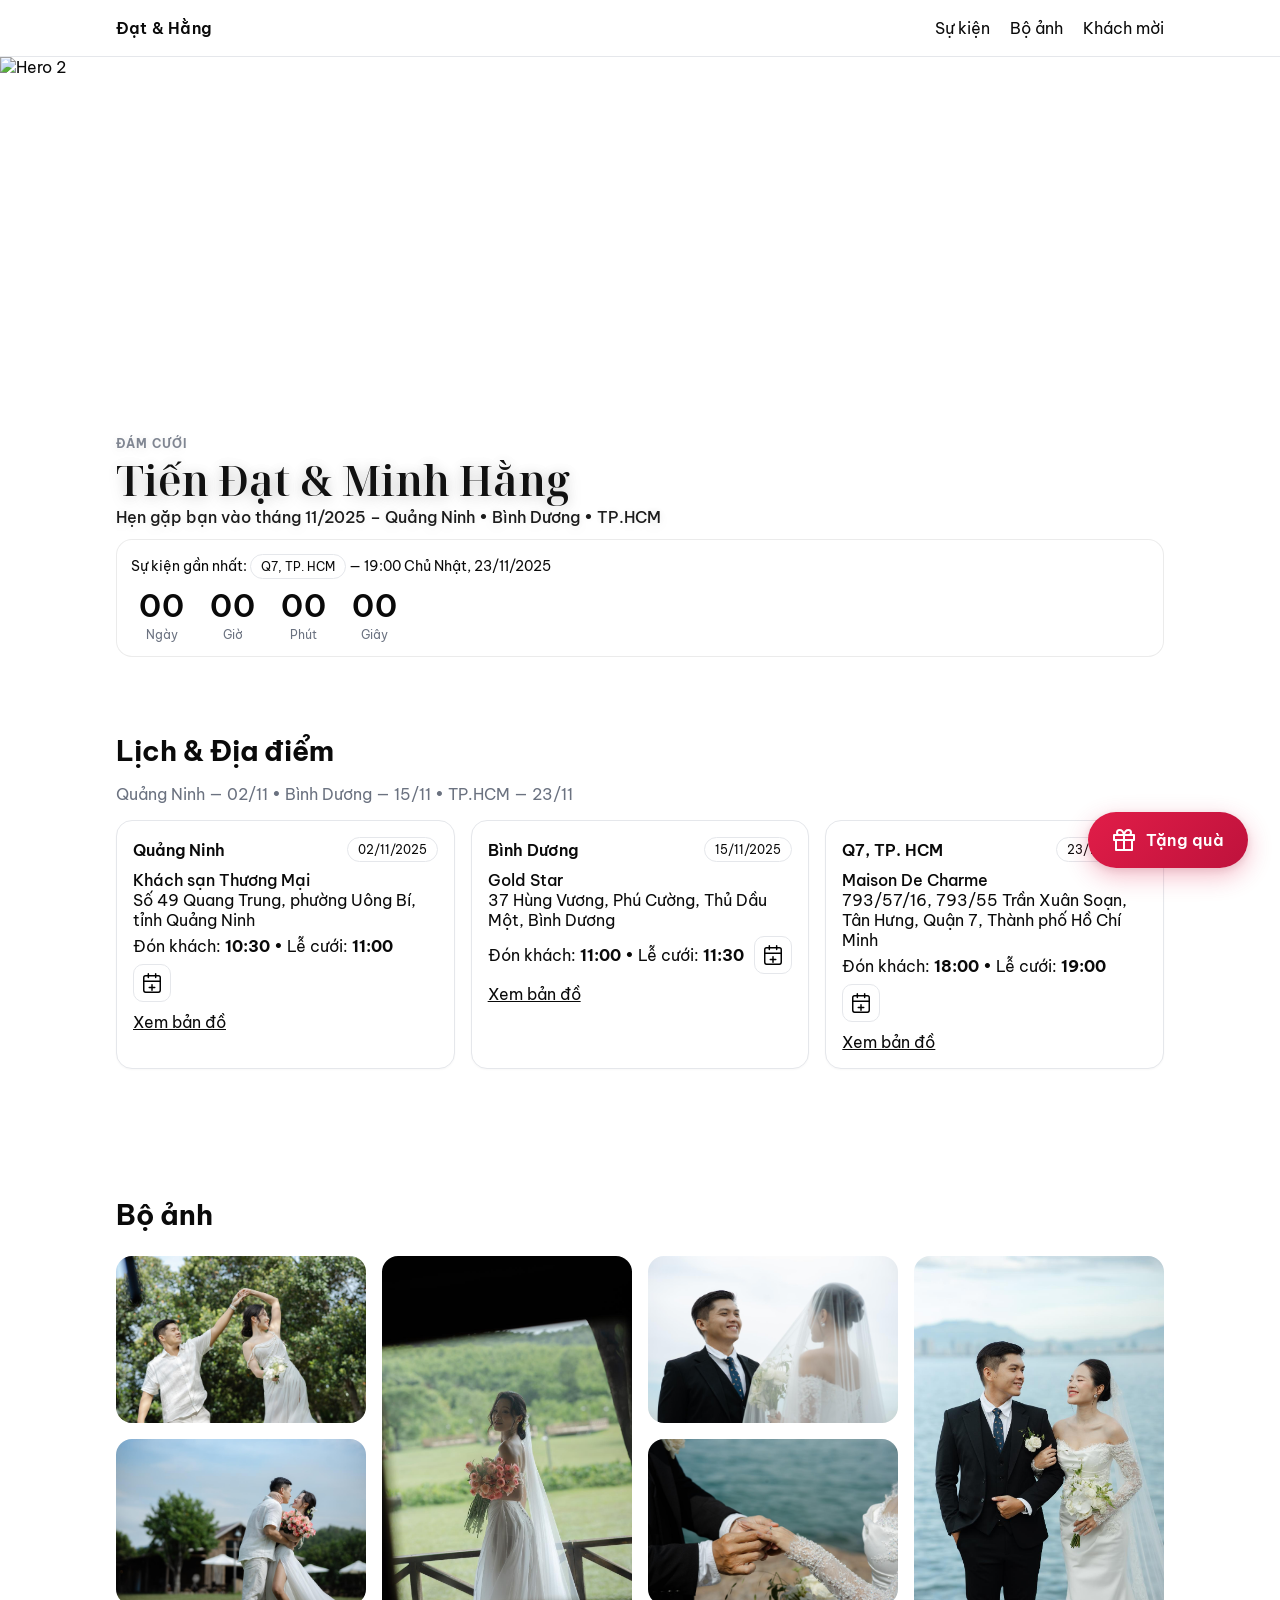
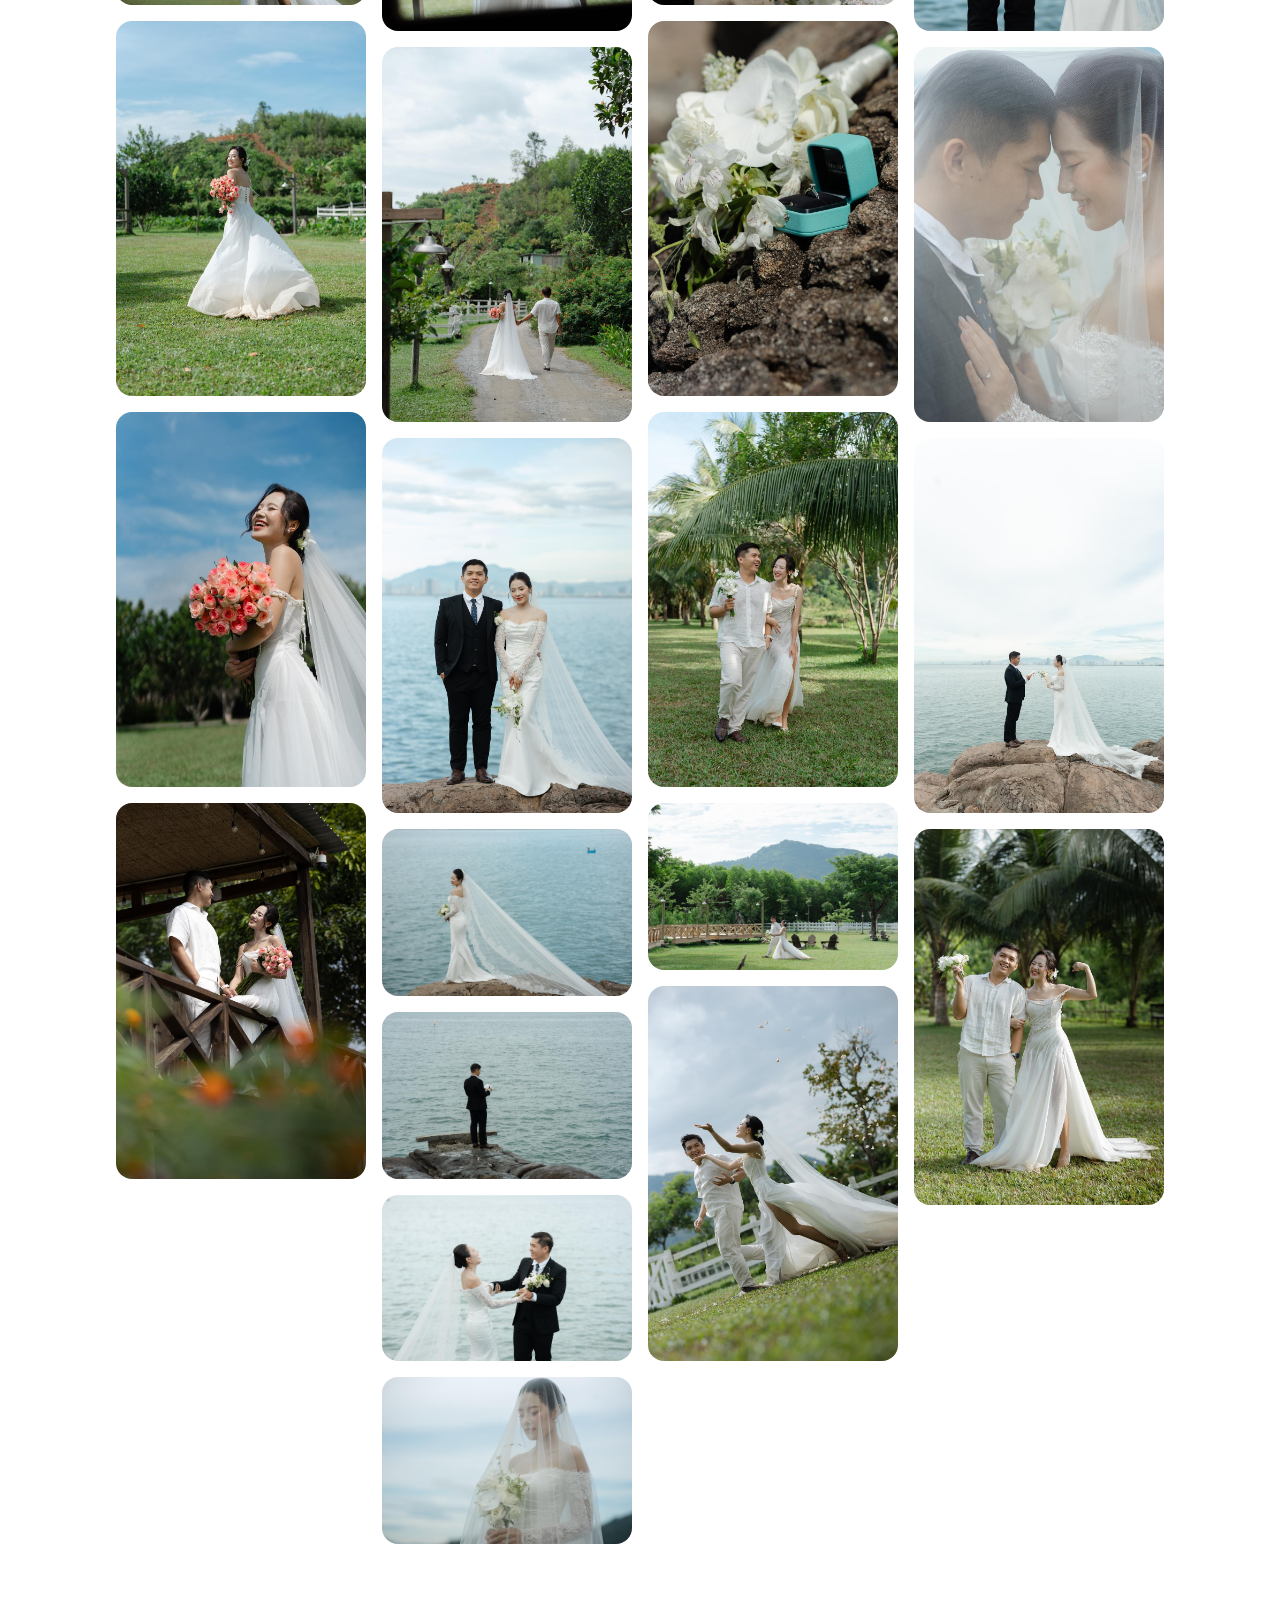
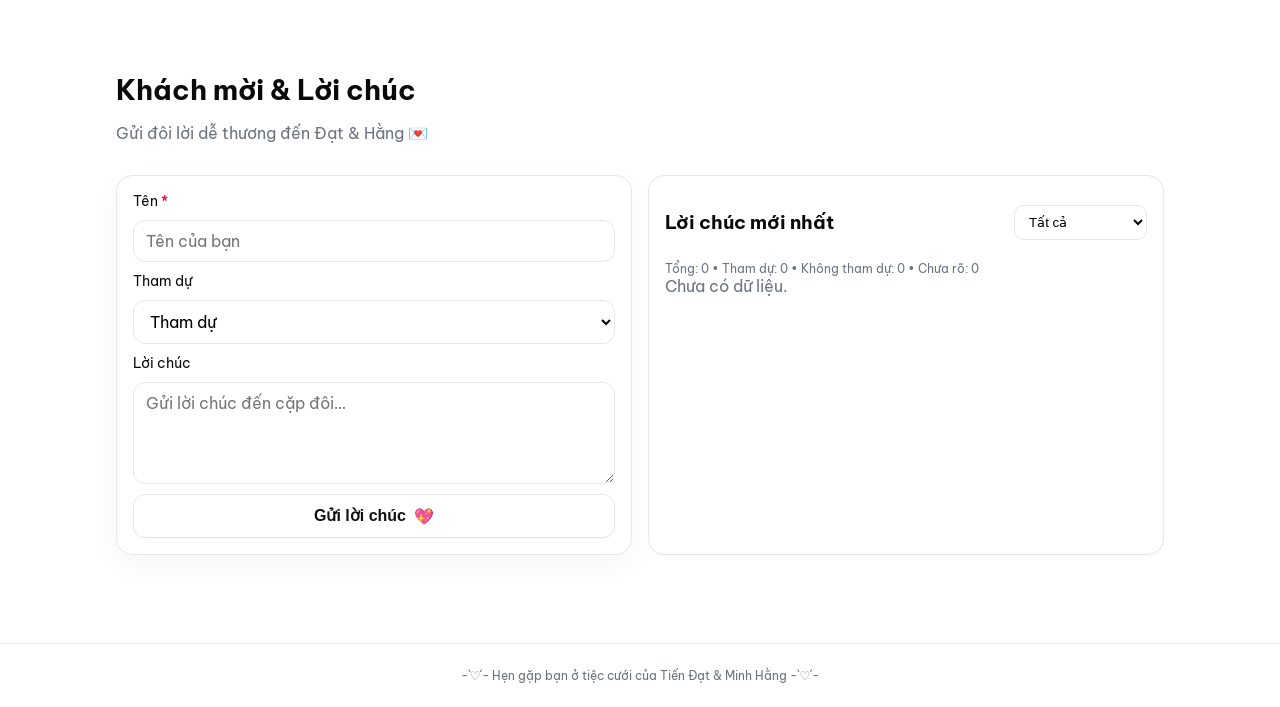
==== commit 17c23191: "Convert gift section to floating button Replace the navigation link with a floating action button po" ====
--- a/index.html
+++ b/index.html
@@ -34,7 +34,6 @@
         <a href="#events">Sự kiện</a>
         <a href="#gallery">Bộ ảnh</a>
         <a href="#wishes">Khách mời</a>
-        <a href="#" onclick="openGiftPopup(); return false;">Mừng cưới</a>
       </nav>
     </div>
   </header>
@@ -242,6 +241,18 @@
     </div>
   </div>
 
+  <!-- Floating Gift Button -->
+  <button class="floating-gift-btn" onclick="openGiftPopup()" aria-label="Mừng cưới">
+    <svg viewBox="0 0 24 24" width="24" height="24" fill="none" stroke="currentColor" stroke-width="2" stroke-linecap="round" stroke-linejoin="round">
+      <polyline points="20 12 20 22 4 22 4 12"></polyline>
+      <rect x="2" y="7" width="20" height="5"></rect>
+      <line x1="12" y1="22" x2="12" y2="7"></line>
+      <path d="M12 7H7.5a2.5 2.5 0 0 1 0-5C11 2 12 7 12 7z"></path>
+      <path d="M12 7h4.5a2.5 2.5 0 0 0 0-5C13 2 12 7 12 7z"></path>
+    </svg>
+    <span class="gift-label">Tặng quà</span>
+  </button>
+
   <script src="https://cdn.jsdelivr.net/npm/@supabase/supabase-js@2"></script>
   <script src="env.js"></script>
   <script src="main.js"></script>
--- a/styles.css
+++ b/styles.css
@@ -446,3 +446,61 @@
     height: 240px;
   }
 }
+
+/* === Floating Gift Button === */
+.floating-gift-btn {
+  position: fixed;
+  bottom: 32px;
+  right: 32px;
+  width: auto;
+  height: 56px;
+  padding: 0 24px;
+  background: linear-gradient(135deg, #e11d48 0%, #be123c 100%);
+  color: #fff;
+  border: none;
+  border-radius: 28px;
+  display: flex;
+  align-items: center;
+  gap: 10px;
+  cursor: pointer;
+  box-shadow: 0 8px 24px rgba(225, 29, 72, 0.3),
+              0 2px 8px rgba(0, 0, 0, 0.1);
+  transition: all 0.3s ease;
+  z-index: 100;
+  font-weight: 600;
+  font-size: 16px;
+}
+
+.floating-gift-btn svg {
+  flex-shrink: 0;
+}
+
+.floating-gift-btn:hover {
+  transform: translateY(-3px) scale(1.05);
+  box-shadow: 0 12px 32px rgba(225, 29, 72, 0.4),
+              0 4px 12px rgba(0, 0, 0, 0.15);
+}
+
+.floating-gift-btn:active {
+  transform: translateY(-1px) scale(1.02);
+}
+
+.gift-label {
+  font-family: 'Be Vietnam Pro', sans-serif;
+  letter-spacing: 0.5px;
+}
+
+@media (max-width: 640px) {
+  .floating-gift-btn {
+    bottom: 20px;
+    right: 20px;
+    height: 48px;
+    padding: 0 20px;
+    font-size: 14px;
+  }
+
+  .floating-gift-btn svg {
+    width: 20px;
+    height: 20px;
+  }
+}
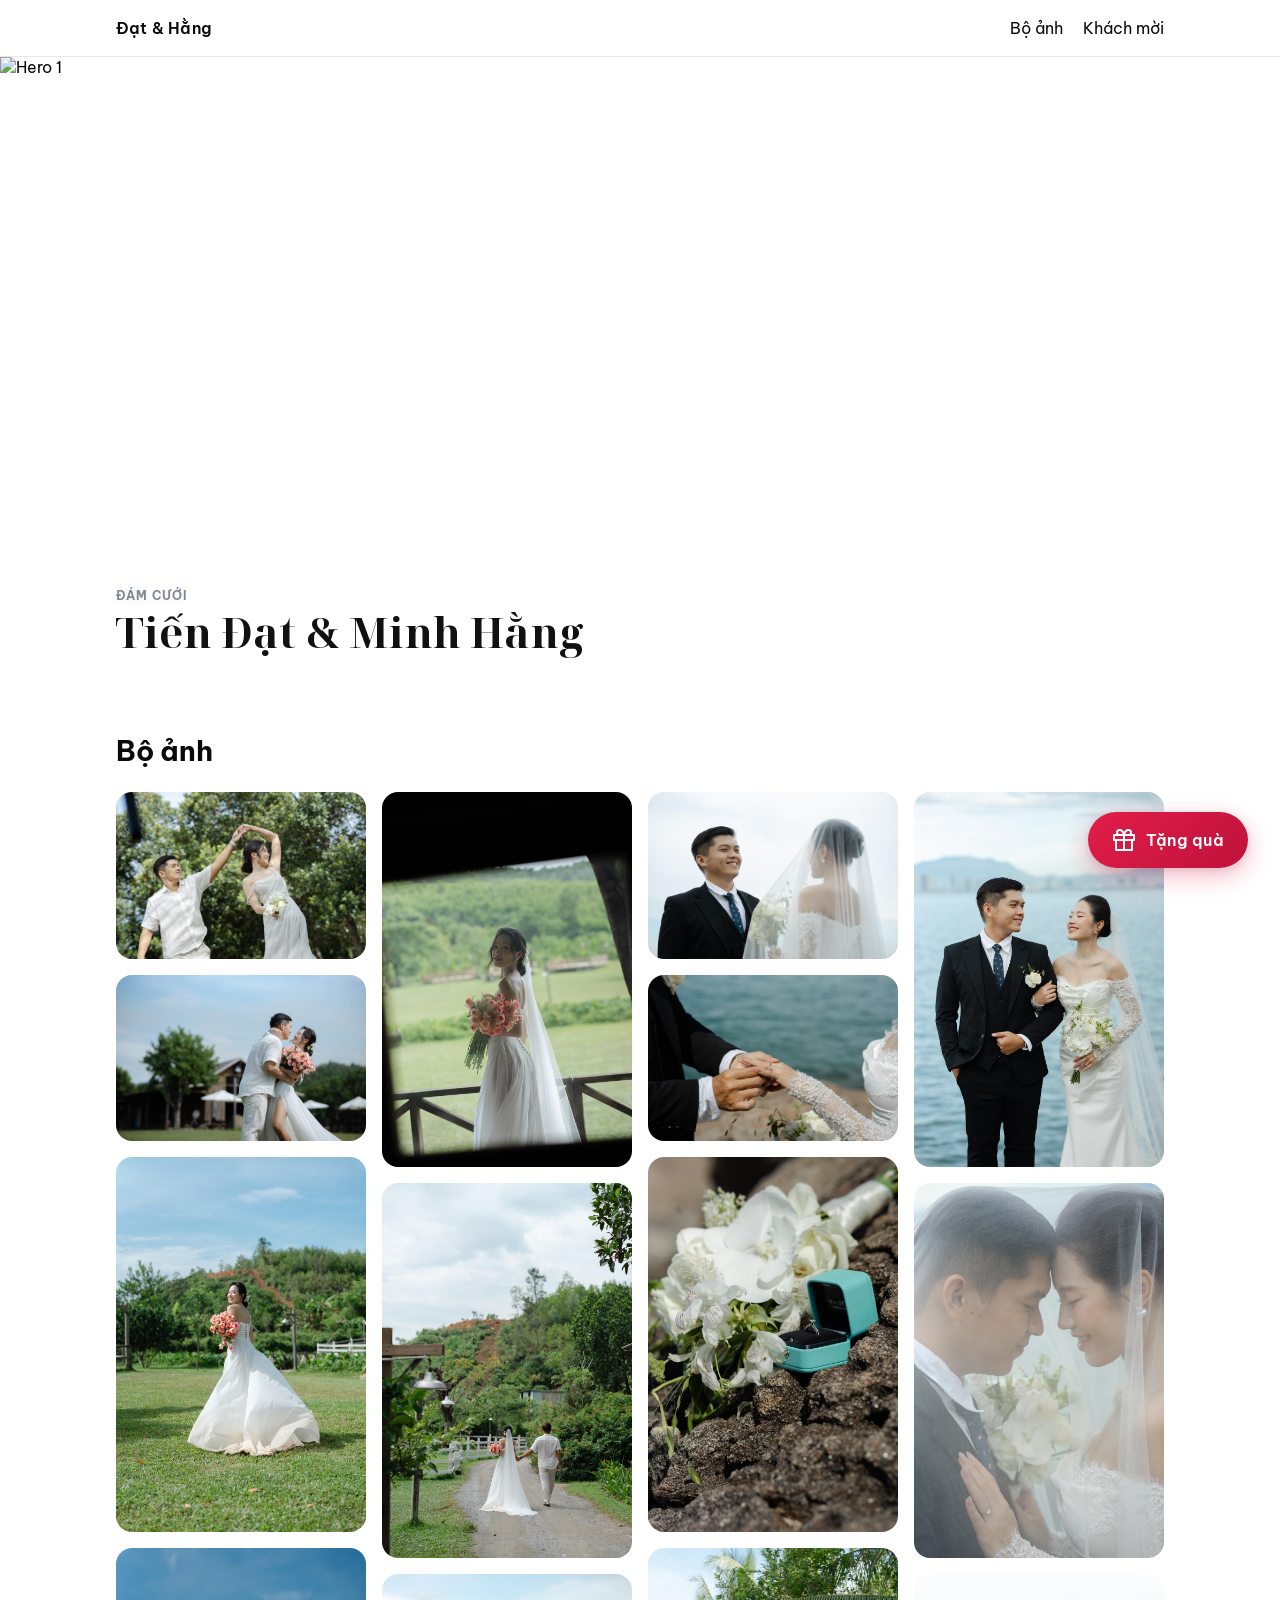
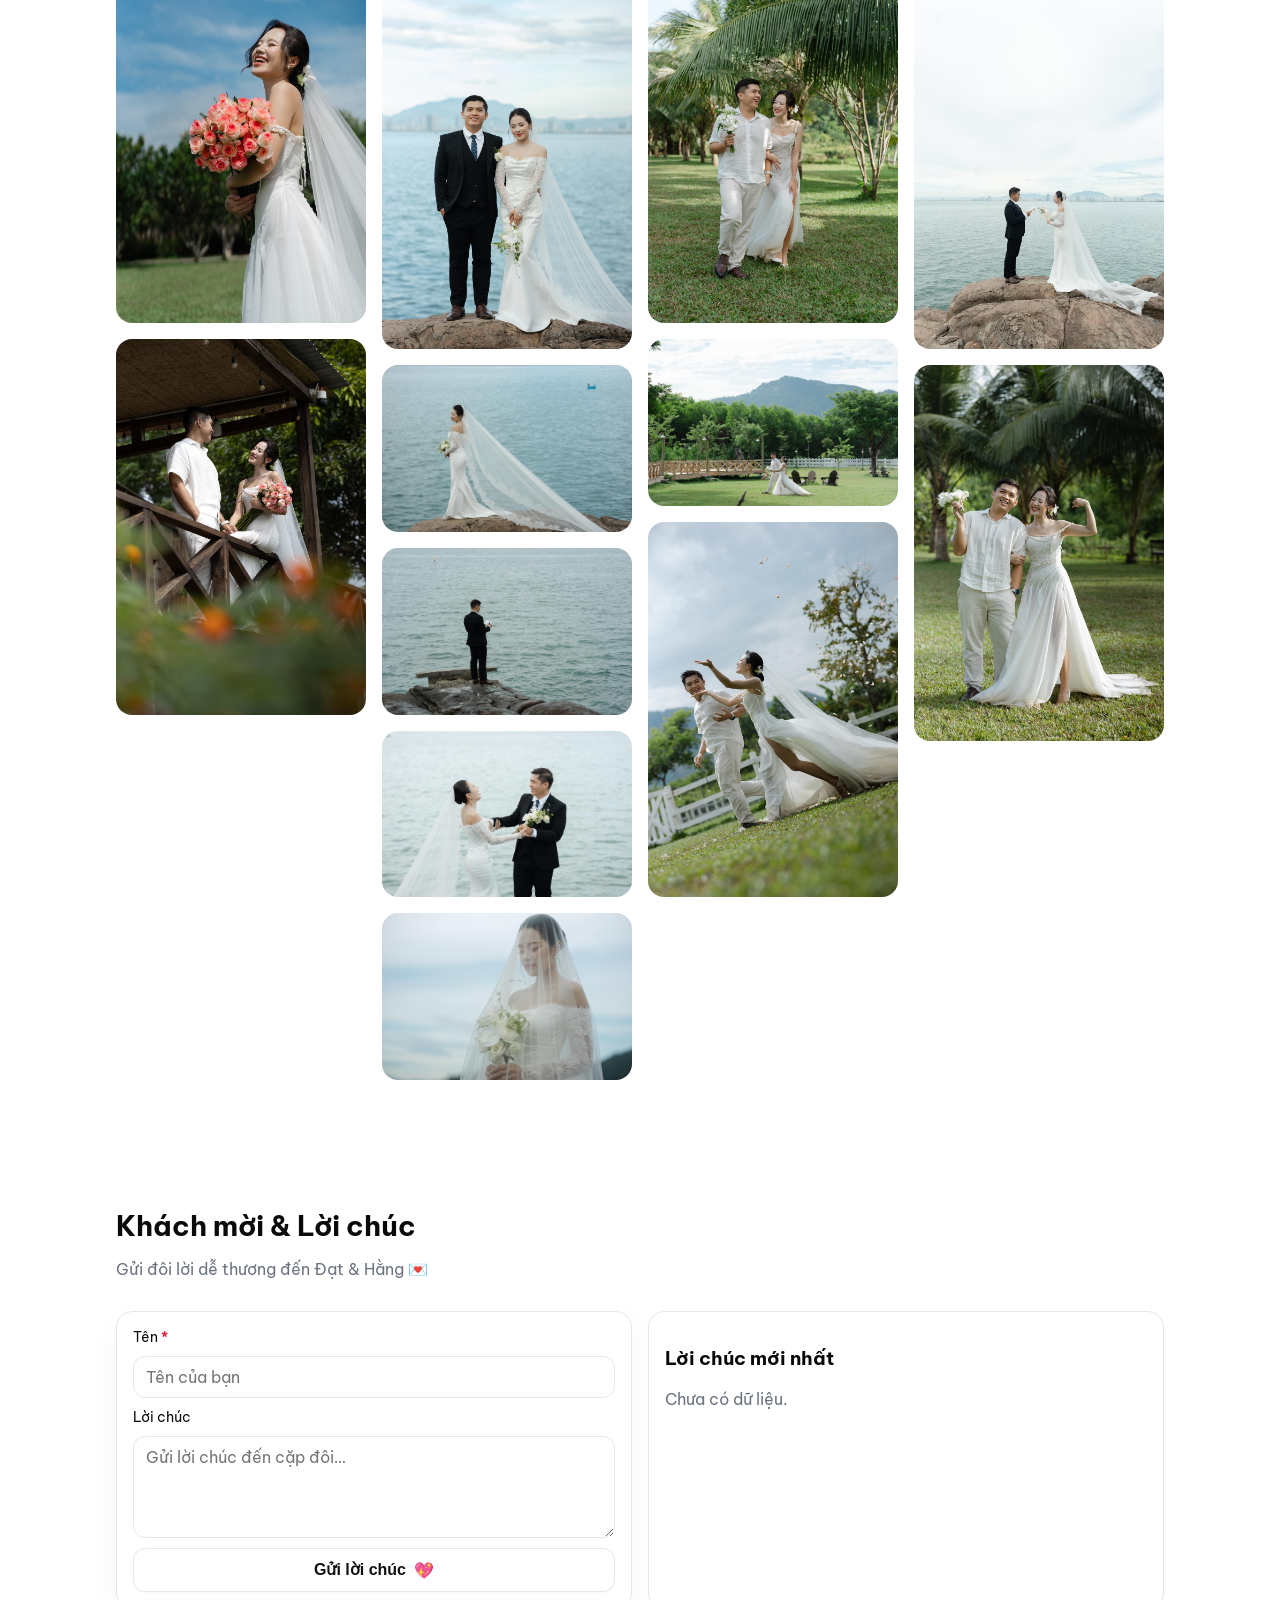
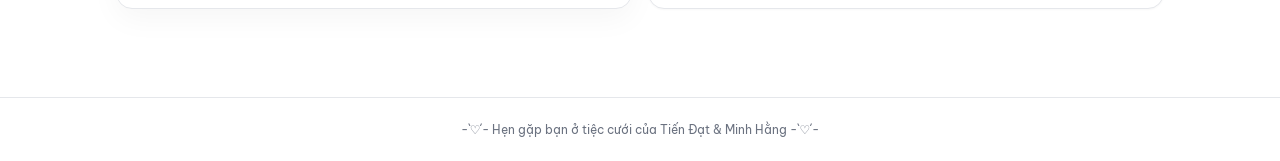
==== commit ac47153a: "Remove countdown, events section, and attendance fields - Remove countdown from hero section - Remov" ====
--- a/index.html
+++ b/index.html
@@ -31,7 +31,6 @@
     <div class="container header-inner">
       <div class="brand">Đạt & Hằng</div>
       <nav class="nav">
-        <a href="#events">Sự kiện</a>
         <a href="#gallery">Bộ ảnh</a>
         <a href="#wishes">Khách mời</a>
       </nav>
@@ -45,101 +44,6 @@
       <div class="hero-content container">
         <p class="eyebrow">ĐÁM CƯỚI</p>
         <h1>Tiến Đạt & Minh Hằng</h1>
-        <p class="subtitle">Hẹn gặp bạn vào tháng 11/2025 – Quảng Ninh • Bình Dương • TP.HCM</p>
-        <div id="countdown" class="countdown"></div>
-      </div>
-    </section>
-
-    <section id="events" class="section">
-      <div class="container">
-        <h2>Lịch & Địa điểm</h2>
-        <p class="muted">Quảng Ninh — 02/11 • Bình Dương — 15/11 • TP.HCM — 23/11</p>
-        <div class="grid grid-3">
-          <div class="card">
-            <div class="card-head">
-              <div class="city">Quảng Ninh</div>
-              <span class="badge">02/11/2025</span>
-            </div>
-            <div class="venue">
-              <div class="venue-name">Khách sạn Thương Mại</div>
-              <div class="venue-addr">Số 49 Quang Trung, phường Uông Bí, tỉnh Quảng Ninh</div>
-            </div>
-            <div class="times-actions">
-              <div class="times">Đón khách: <strong>10:30</strong> • Lễ cưới: <strong>11:00</strong></div>
-              <button class="icon-btn" onclick="toggleCalMenu('0')" aria-haspopup="true" aria-controls="calmenu-0" aria-label="Add to calendar">
-                <svg viewBox="0 0 24 24" width="22" height="22" fill="none" stroke="currentColor" stroke-width="1.6" stroke-linecap="round" stroke-linejoin="round">
-                  <rect x="3" y="4" width="18" height="18" rx="2" ry="2"></rect>
-                  <line x1="16" y1="2" x2="16" y2="6"></line>
-                  <line x1="8" y1="2" x2="8" y2="6"></line>
-                  <line x1="3" y1="10" x2="21" y2="10"></line>
-                  <line x1="12" y1="14" x2="12" y2="20"></line>
-                  <line x1="9" y1="17" x2="15" y2="17"></line>
-                </svg>
-              </button>
-              <div class="cal-menu" id="calmenu-0">
-                <a href="#" onclick="addCal('Quảng Ninh','2025-11-02','10:30','Đón khách'); return false;">Thêm Reception</a>
-                <a href="#" onclick="addCal('Quảng Ninh','2025-11-02','11:00','Lễ cưới'); return false;">Thêm Lễ cưới</a>
-              </div>
-            </div>
-            <div class="map-link"><a href="https://maps.app.goo.gl/LrUJizs4c9i7Pb6t8" target="_blank" rel="noreferrer">Xem bản đồ</a></div>
-          </div>
-          <div class="card">
-            <div class="card-head">
-              <div class="city">Bình Dương</div>
-              <span class="badge">15/11/2025</span>
-            </div>
-            <div class="venue">
-              <div class="venue-name">Gold Star</div>
-              <div class="venue-addr">37 Hùng Vương, Phú Cường, Thủ Dầu Một, Bình Dương</div>
-            </div>
-            <div class="times-actions">
-              <div class="times">Đón khách: <strong>11:00</strong> • Lễ cưới: <strong>11:30</strong></div>
-              <button class="icon-btn" onclick="toggleCalMenu('1')" aria-haspopup="true" aria-controls="calmenu-1" aria-label="Add to calendar">
-                <svg viewBox="0 0 24 24" width="22" height="22" fill="none" stroke="currentColor" stroke-width="1.6" stroke-linecap="round" stroke-linejoin="round">
-                  <rect x="3" y="4" width="18" height="18" rx="2" ry="2"></rect>
-                  <line x1="16" y1="2" x2="16" y2="6"></line>
-                  <line x1="8" y1="2" x2="8" y2="6"></line>
-                  <line x1="3" y1="10" x2="21" y2="10"></line>
-                  <line x1="12" y1="14" x2="12" y2="20"></line>
-                  <line x1="9" y1="17" x2="15" y2="17"></line>
-                </svg>
-              </button>
-              <div class="cal-menu" id="calmenu-1">
-                <a href="#" onclick="addCal('Bình Dương','2025-11-15','11:00','Đón khách'); return false;">Thêm Reception</a>
-                <a href="#" onclick="addCal('Bình Dương','2025-11-15','11:30','Lễ cưới'); return false;">Thêm Lễ cưới</a>
-              </div>
-            </div>
-            <div class="map-link"><a href="https://maps.app.goo.gl/nxY4V8vqn6Mhkh1D7" target="_blank" rel="noreferrer">Xem bản đồ</a></div>
-          </div>
-          <div class="card">
-            <div class="card-head">
-              <div class="city">Q7, TP. HCM</div>
-              <span class="badge">23/11/2025</span>
-            </div>
-            <div class="venue">
-              <div class="venue-name">Maison De Charme</div>
-              <div class="venue-addr">793/57/16, 793/55 Trần Xuân Soạn, Tân Hưng, Quận 7, Thành phố Hồ Chí Minh</div>
-            </div>
-            <div class="times-actions">
-              <div class="times">Đón khách: <strong>18:00</strong> • Lễ cưới: <strong>19:00</strong></div>
-              <button class="icon-btn" onclick="toggleCalMenu('2')" aria-haspopup="true" aria-controls="calmenu-2" aria-label="Add to calendar">
-                <svg viewBox="0 0 24 24" width="22" height="22" fill="none" stroke="currentColor" stroke-width="1.6" stroke-linecap="round" stroke-linejoin="round">
-                  <rect x="3" y="4" width="18" height="18" rx="2" ry="2"></rect>
-                  <line x1="16" y1="2" x2="16" y2="6"></line>
-                  <line x1="8" y1="2" x2="8" y2="6"></line>
-                  <line x1="3" y1="10" x2="21" y2="10"></line>
-                  <line x1="12" y1="14" x2="12" y2="20"></line>
-                  <line x1="9" y1="17" x2="15" y2="17"></line>
-                </svg>
-              </button>
-              <div class="cal-menu" id="calmenu-2">
-                <a href="#" onclick="addCal('Q7, TP. HCM','2025-11-23','18:00','Đón khách'); return false;">Thêm Reception</a>
-                <a href="#" onclick="addCal('Q7, TP. HCM','2025-11-23','19:00','Lễ cưới'); return false;">Thêm Lễ cưới</a>
-              </div>
-            </div>
-            <div class="map-link"><a href="https://maps.app.goo.gl/etLv1jbSBPjMhb9j6" target="_blank" rel="noreferrer">Xem bản đồ</a></div>
-          </div>
-        </div>
       </div>
     </section>
 
@@ -175,12 +79,6 @@
        autocomplete="name"
        inputmode="text" />
 
-        <label>Tham dự</label>
-        <select id="wish-status">
-          <option value="Tham dự" selected>Tham dự</option>
-          <option value="Không tham dự">Không tham dự</option>
-          <option value="Chưa rõ">Chưa rõ</option>
-        </select>
         <label>Lời chúc</label>
         <textarea id="wish-message" rows="4" placeholder="Gửi lời chúc đến cặp đôi…"></textarea>
         <button type="submit" class="btn btn-primary">
@@ -190,16 +88,7 @@
       </form>
 
       <div class="card wishes">
-        <div class="wishes-head">
-          <h3>Lời chúc mới nhất</h3>
-          <select id="filter-status" class="filter">
-            <option value="Tất cả">Tất cả</option>
-            <option value="Tham dự">Tham dự</option>
-            <option value="Không tham dự">Không tham dự</option>
-            <option value="Chưa rõ">Chưa rõ</option>
-          </select>
-        </div>
-        <div class="stats tiny muted" id="stats"></div>
+        <h3>Lời chúc mới nhất</h3>
         <div id="wish-list" class="wish-list pretty"></div>
       </div>
     </div>
@@ -256,6 +145,5 @@
   <script src="https://cdn.jsdelivr.net/npm/@supabase/supabase-js@2"></script>
   <script src="env.js"></script>
   <script src="main.js"></script>
-  <script src="countdown.js"></script>
 </body>
 </html>
--- a/styles.css
+++ b/styles.css
@@ -181,53 +181,47 @@
   .btn-primary{ font-size:15px; gap:6px; }
 }
 
-/* === Hero text emphasis (no overlay) === */
+/* === Hero text emphasis === */
 .hero-content{ color:#111; }
 
 /* Tiêu đề & dòng phụ */
 .hero-content .eyebrow{ font-weight:600; letter-spacing:.06em; text-transform:uppercase; }
-.hero-content h1{ font-weight:600; line-height:1.1; }
-.hero-content .subtitle{ opacity:.92; }
-
-/* Halo cho chữ: KHÔNG làm mờ ảnh, chỉ tạo viền sáng/tối quanh chữ */
+.hero-content h1{ font-weight:700; line-height:1.1; }
+.hero-content .subtitle{ opacity:.92; font-weight:500; }
+
+/* Subtle white outline + shadow for better visibility */
 .hero-content h1,
 .hero-content .eyebrow,
 .hero-content .subtitle{
-  /* halo mặc định (nền sáng): viền sáng rất nhẹ + bóng mềm */
   text-shadow:
-    0 1px 0 rgba(255,255,255,.35),
-    0 0 12px rgba(0,0,0,.12),
-    0 4px 18px rgba(0,0,0,.14);
-}
-
-/* Khi nền tối (được JS gán .on-dark) -> chữ trắng + halo tối hơn */
+    -1px -1px 0 rgba(255,255,255,.9),
+    1px -1px 0 rgba(255,255,255,.9),
+    -1px 1px 0 rgba(255,255,255,.9),
+    1px 1px 0 rgba(255,255,255,.9),
+    0 2px 8px rgba(255,255,255,.7),
+    0 4px 16px rgba(255,255,255,.5);
+}
+
+/* Khi nền tối -> chữ trắng + bóng đen */
 .hero-content.on-dark{
   color:#fff;
 }
 .hero-content.on-dark h1,
 .hero-content.on-dark .eyebrow,
 .hero-content.on-dark .subtitle{
-  /* viền tối quanh chữ trắng để không chìm */
   text-shadow:
-    0 0 1px rgba(0,0,0,.55),
-    0 2px 8px rgba(0,0,0,.45),
-    0 8px 22px rgba(0,0,0,.35);
-  -webkit-text-stroke: .4px rgba(0,0,0,.25); /* iOS/Safari hỗ trợ stroke mảnh */
-}
-
-/* Mobile: tăng độ dày & halo một chút để dễ đọc hơn */
+    -1px -1px 0 rgba(0,0,0,.9),
+    1px -1px 0 rgba(0,0,0,.9),
+    -1px 1px 0 rgba(0,0,0,.9),
+    1px 1px 0 rgba(0,0,0,.9),
+    0 2px 8px rgba(0,0,0,.7),
+    0 4px 16px rgba(0,0,0,.5);
+}
+
+/* Mobile: tăng độ nét */
 @media (max-width:640px){
-  .hero-content h1{ font-weight:700; letter-spacing:.2px; }
-  .hero-content .subtitle{ font-weight:500; }
-  .hero-content.on-dark h1,
-  .hero-content.on-dark .eyebrow,
-  .hero-content.on-dark .subtitle{
-    text-shadow:
-      0 0 1px rgba(0,0,0,.65),
-      0 3px 10px rgba(0,0,0,.55),
-      0 10px 26px rgba(0,0,0,.45);
-    -webkit-text-stroke: .6px rgba(0,0,0,.28);
-  }
+  .hero-content h1{ font-weight:800; letter-spacing:.2px; }
+  .hero-content .subtitle{ font-weight:600; }
 }
 /* === Emphasize hero heading only (no image overlay) === */
 
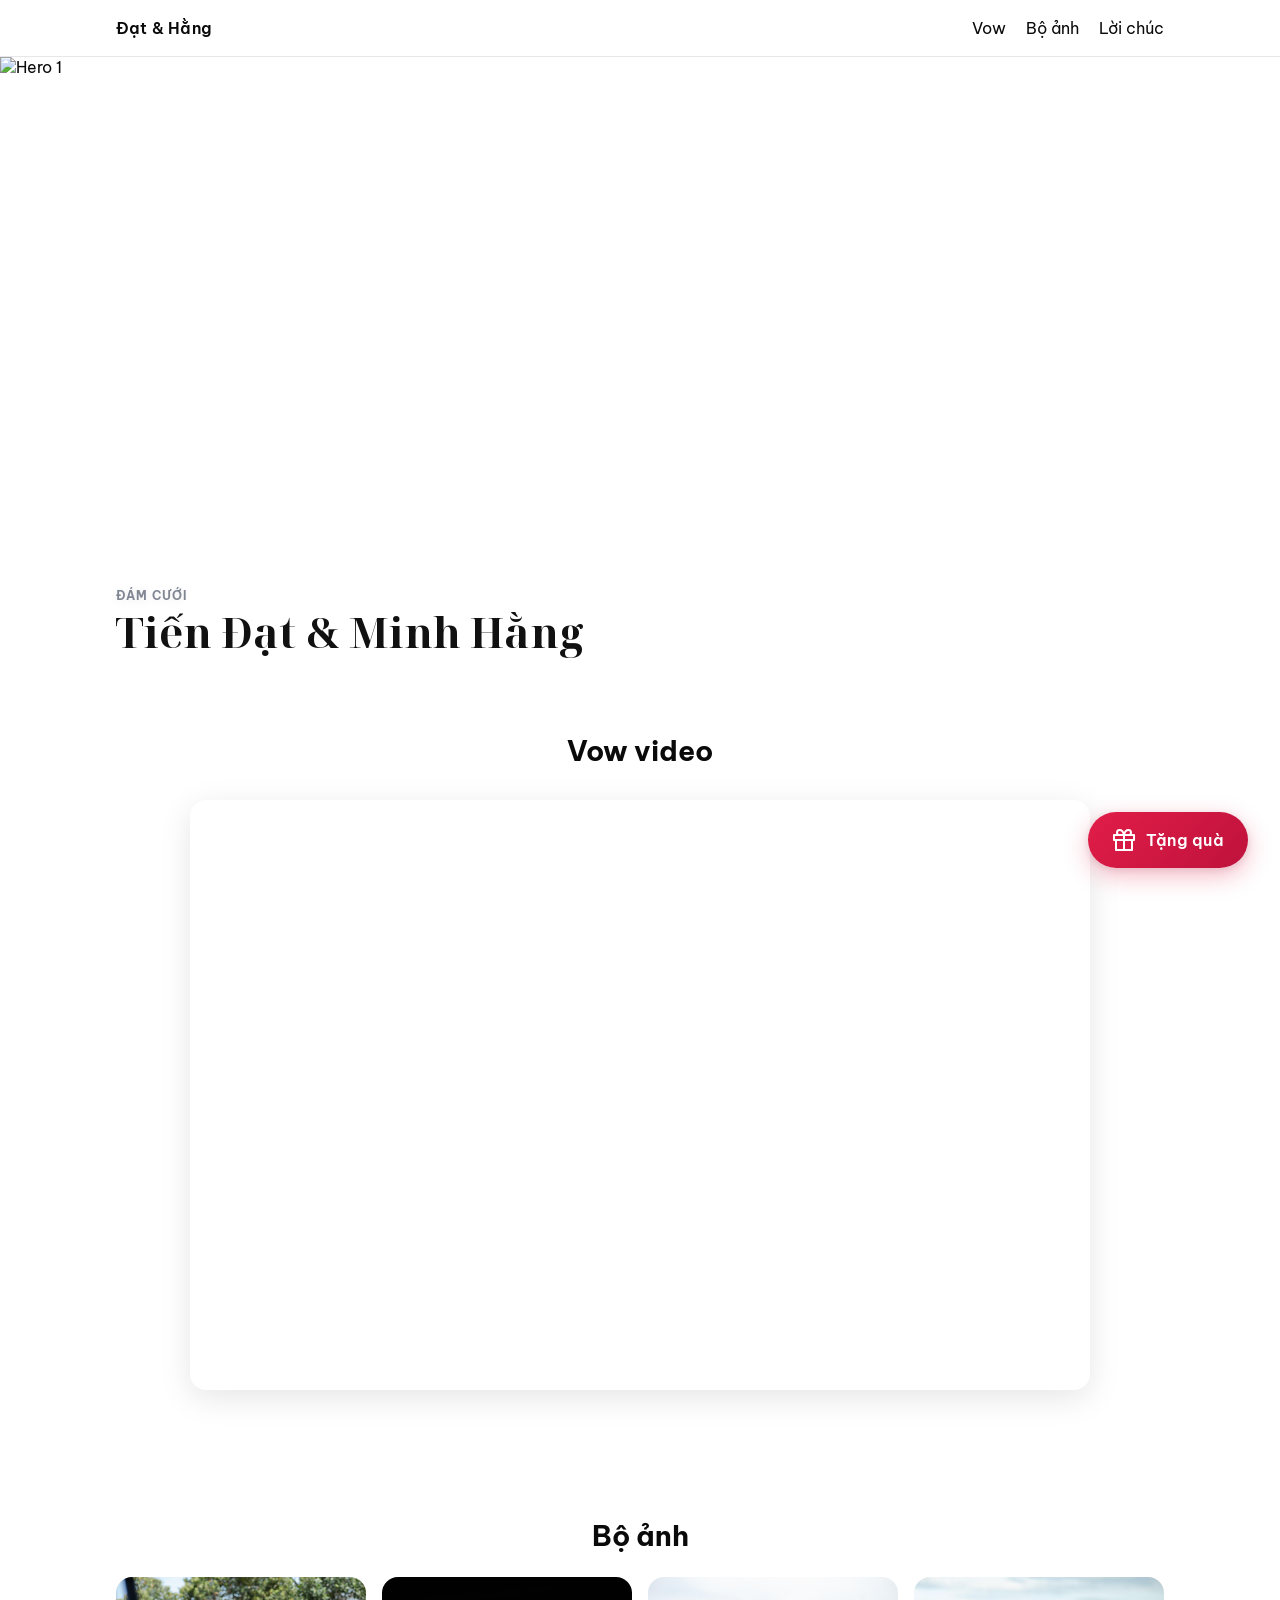
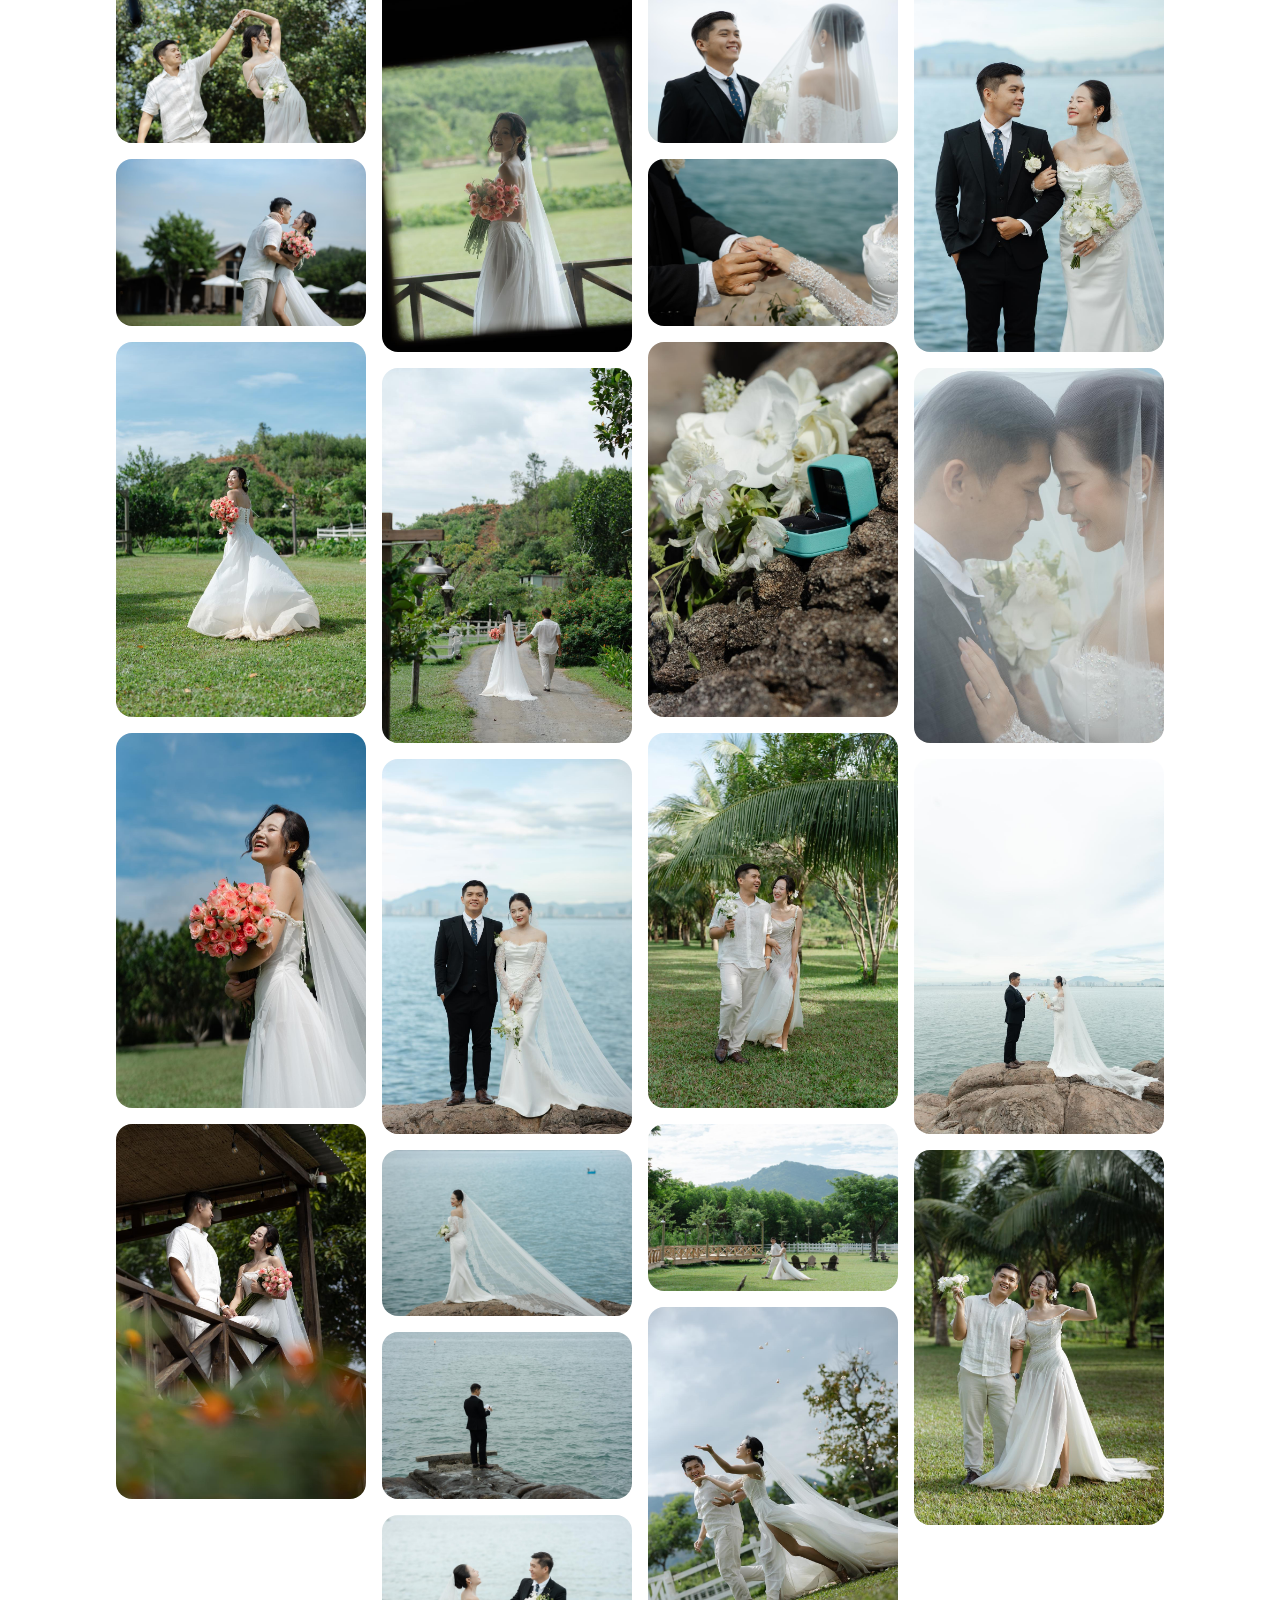
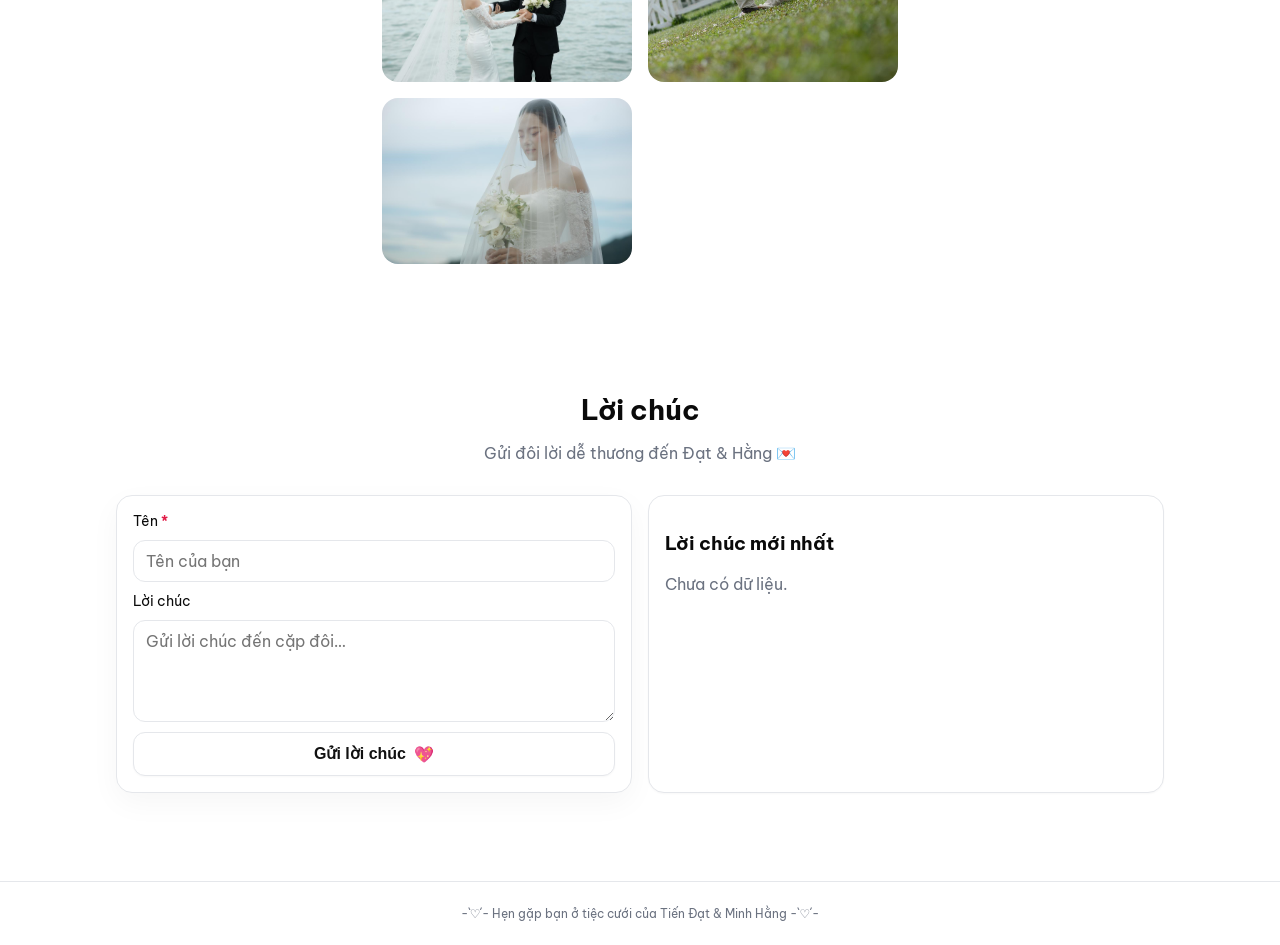
==== commit 37e44e48: "Add vow video section and update styling - Add vow video section after hero with Google Drive embed " ====
--- a/index.html
+++ b/index.html
@@ -31,8 +31,9 @@
     <div class="container header-inner">
       <div class="brand">Đạt & Hằng</div>
       <nav class="nav">
+        <a href="#video">Vow</a>
         <a href="#gallery">Bộ ảnh</a>
-        <a href="#wishes">Khách mời</a>
+        <a href="#wishes">Lời chúc</a>
       </nav>
     </div>
   </header>
@@ -44,6 +45,18 @@
       <div class="hero-content container">
         <p class="eyebrow">ĐÁM CƯỚI</p>
         <h1>Tiến Đạt & Minh Hằng</h1>
+      </div>
+    </section>
+
+    <section id="video" class="section">
+      <div class="container">
+        <h2>Vow video</h2>
+        <div class="video-container">
+          <iframe
+            src="https://drive.google.com/file/d/1X59tLLkVcn9aolnGJkwXhY3qBrz_U6k5/preview"
+            allowfullscreen>
+          </iframe>
+        </div>
       </div>
     </section>
 
@@ -62,7 +75,7 @@
   <div class="container">
     <div class="section-head">
       <div>
-        <h2>Khách mời &amp; Lời chúc</h2>
+        <h2>Lời chúc</h2>
         <p class="muted">Gửi đôi lời dễ thương đến Đạt &amp; Hằng 💌</p>
       </div>
     </div>
--- a/styles.css
+++ b/styles.css
@@ -4,7 +4,7 @@
 html,body{margin:0;padding:0;background:var(--bg);color:var(--text);font-family:"Be Vietnam Pro",ui-sans-serif,system-ui,-apple-system,"Segoe UI",Roboto,Inter,Helvetica,Arial,"Apple Color Emoji","Segoe UI Emoji";}
 .container{max-width:1080px;margin:0 auto;padding:0 16px}
 .section{padding:64px 0}
-.section h2{font-size:28px;margin:0 0 8px}
+.section h2{font-size:28px;margin:0 0 8px;text-align:center}
 .muted{color:var(--muted)}
 .center{text-align:center}
 .tiny{font-size:12px}
@@ -65,7 +65,7 @@
 .map-link a{color:inherit}
 
 /* Masonry gallery */
-.section-head{display:flex;align-items:end;justify-content:space-between;margin-bottom:16px}
+.section-head{display:flex;align-items:end;justify-content:center;margin-bottom:16px}
 .masonry{column-count:1; column-gap:16px}
 @media(min-width:720px){ .masonry{column-count:2} }
 @media(min-width:1024px){ .masonry{column-count:3} }
@@ -498,3 +498,45 @@
     height: 20px;
   }
 }
+
+/* === Video Section === */
+#video {
+  background: var(--bg);
+}
+
+#video h2 {
+  text-align: center;
+  margin-bottom: 32px;
+}
+
+.video-container {
+  position: relative;
+  width: 100%;
+  max-width: 900px;
+  margin: 0 auto;
+  padding-bottom: 56.25%; /* 16:9 aspect ratio */
+  height: 0;
+  overflow: hidden;
+  border-radius: 16px;
+  box-shadow: 0 8px 32px rgba(0, 0, 0, 0.1);
+}
+
+.video-container iframe {
+  position: absolute;
+  top: 0;
+  left: 0;
+  width: 100%;
+  height: 100%;
+  border: none;
+  border-radius: 16px;
+}
+
+@media (max-width: 640px) {
+  .video-container {
+    border-radius: 12px;
+  }
+
+  #video h2 {
+    margin-bottom: 24px;
+  }
+}
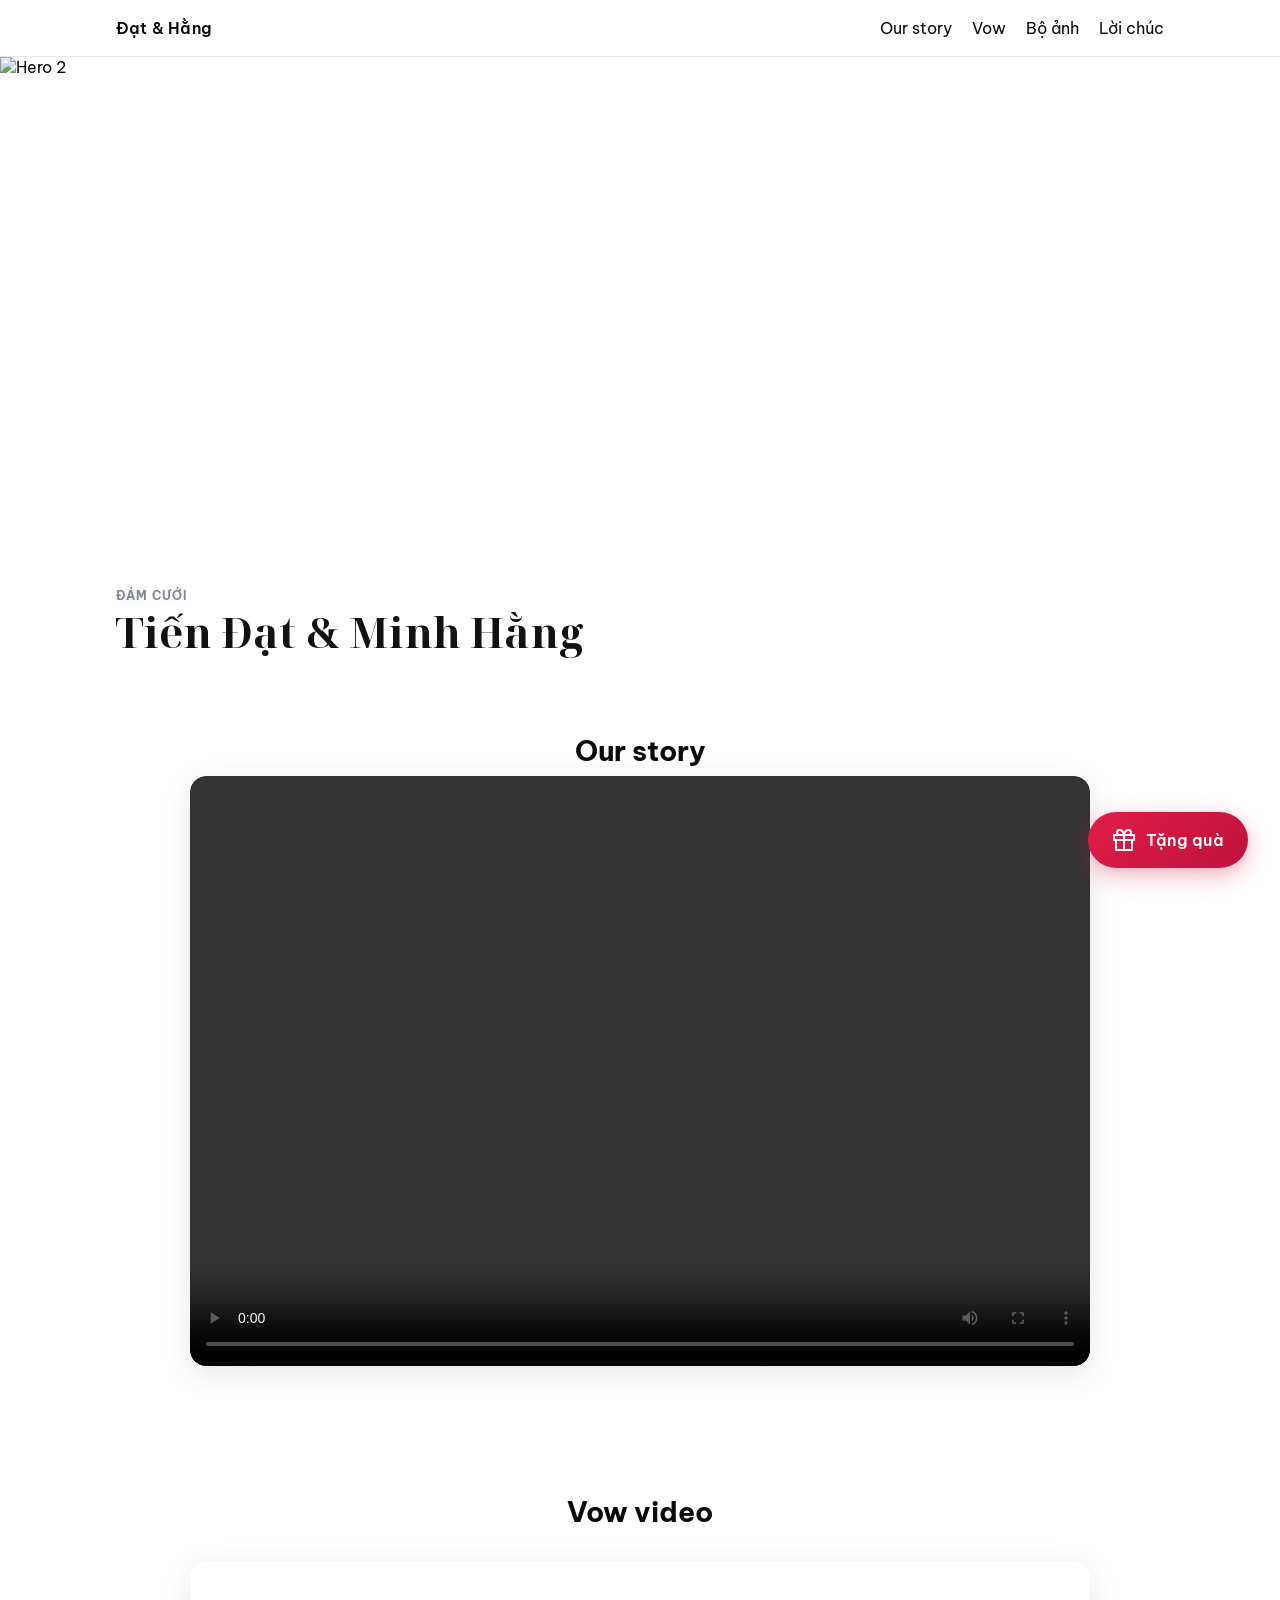
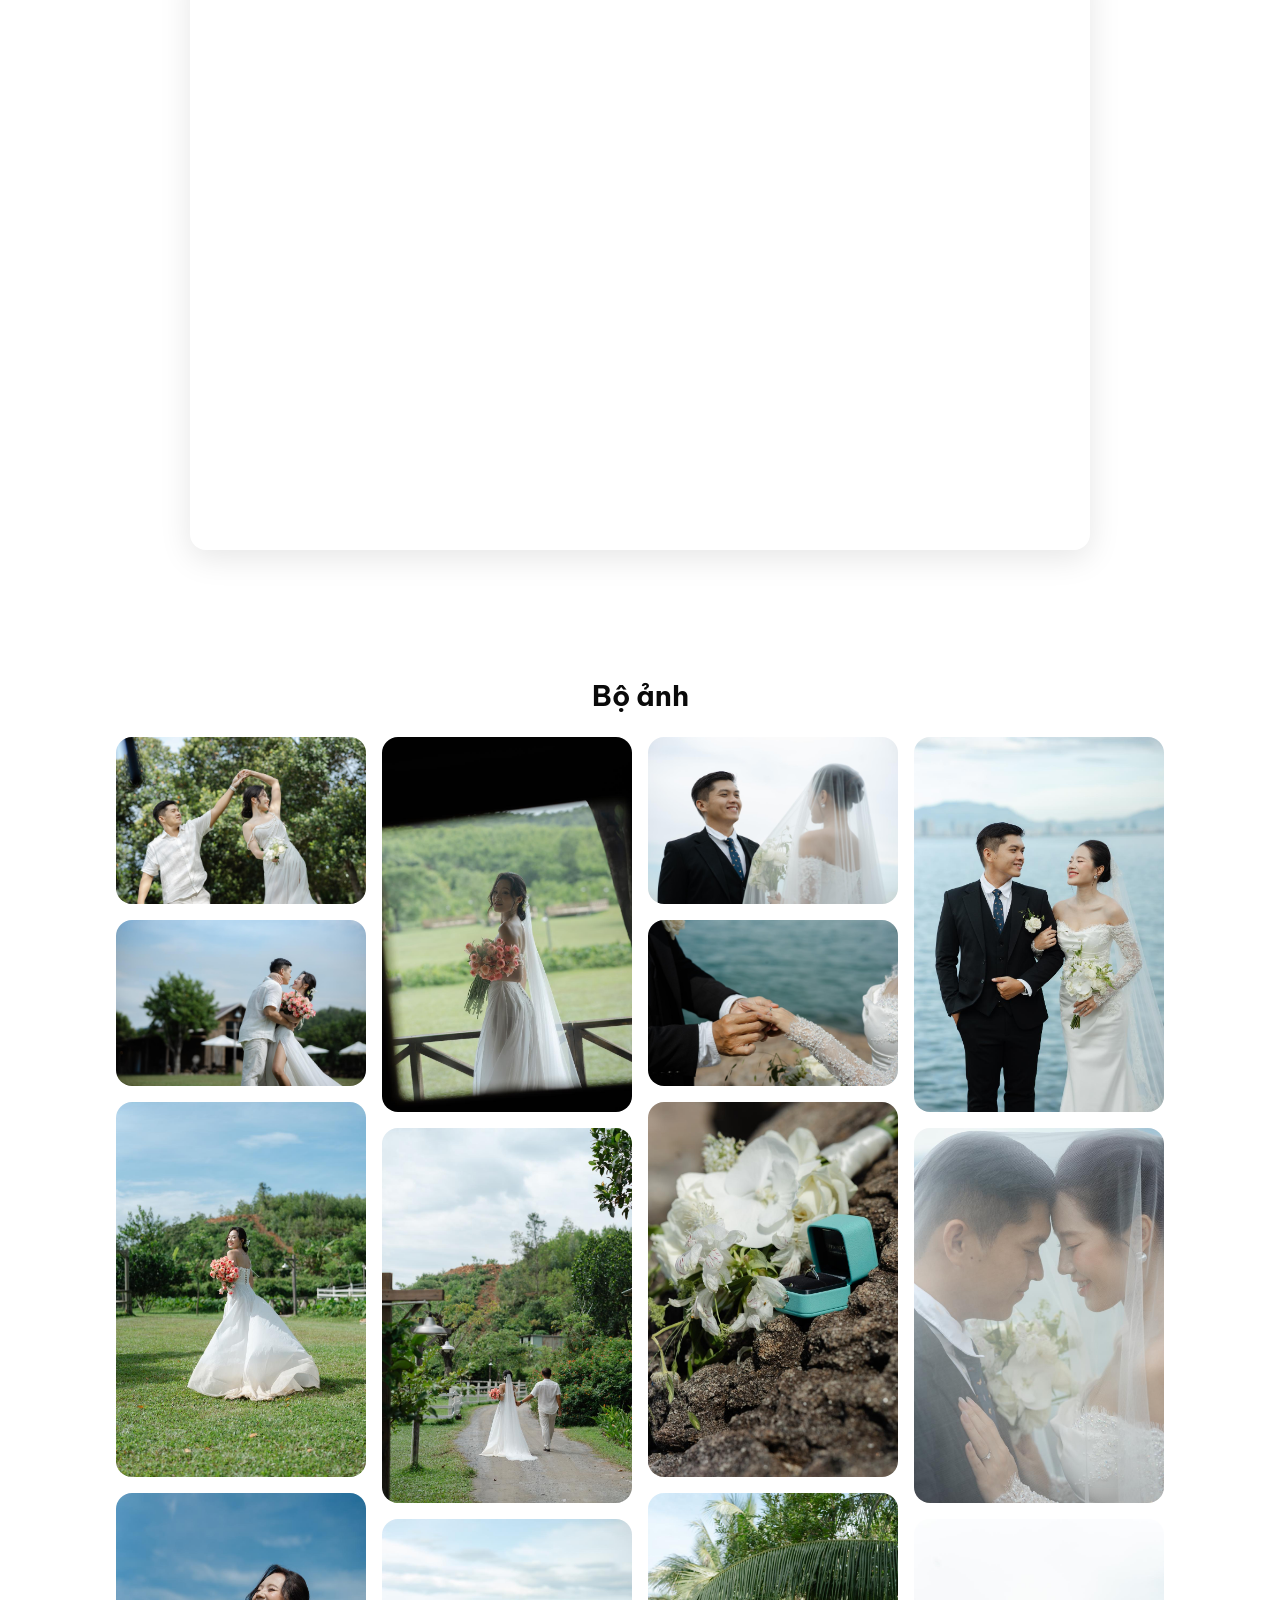
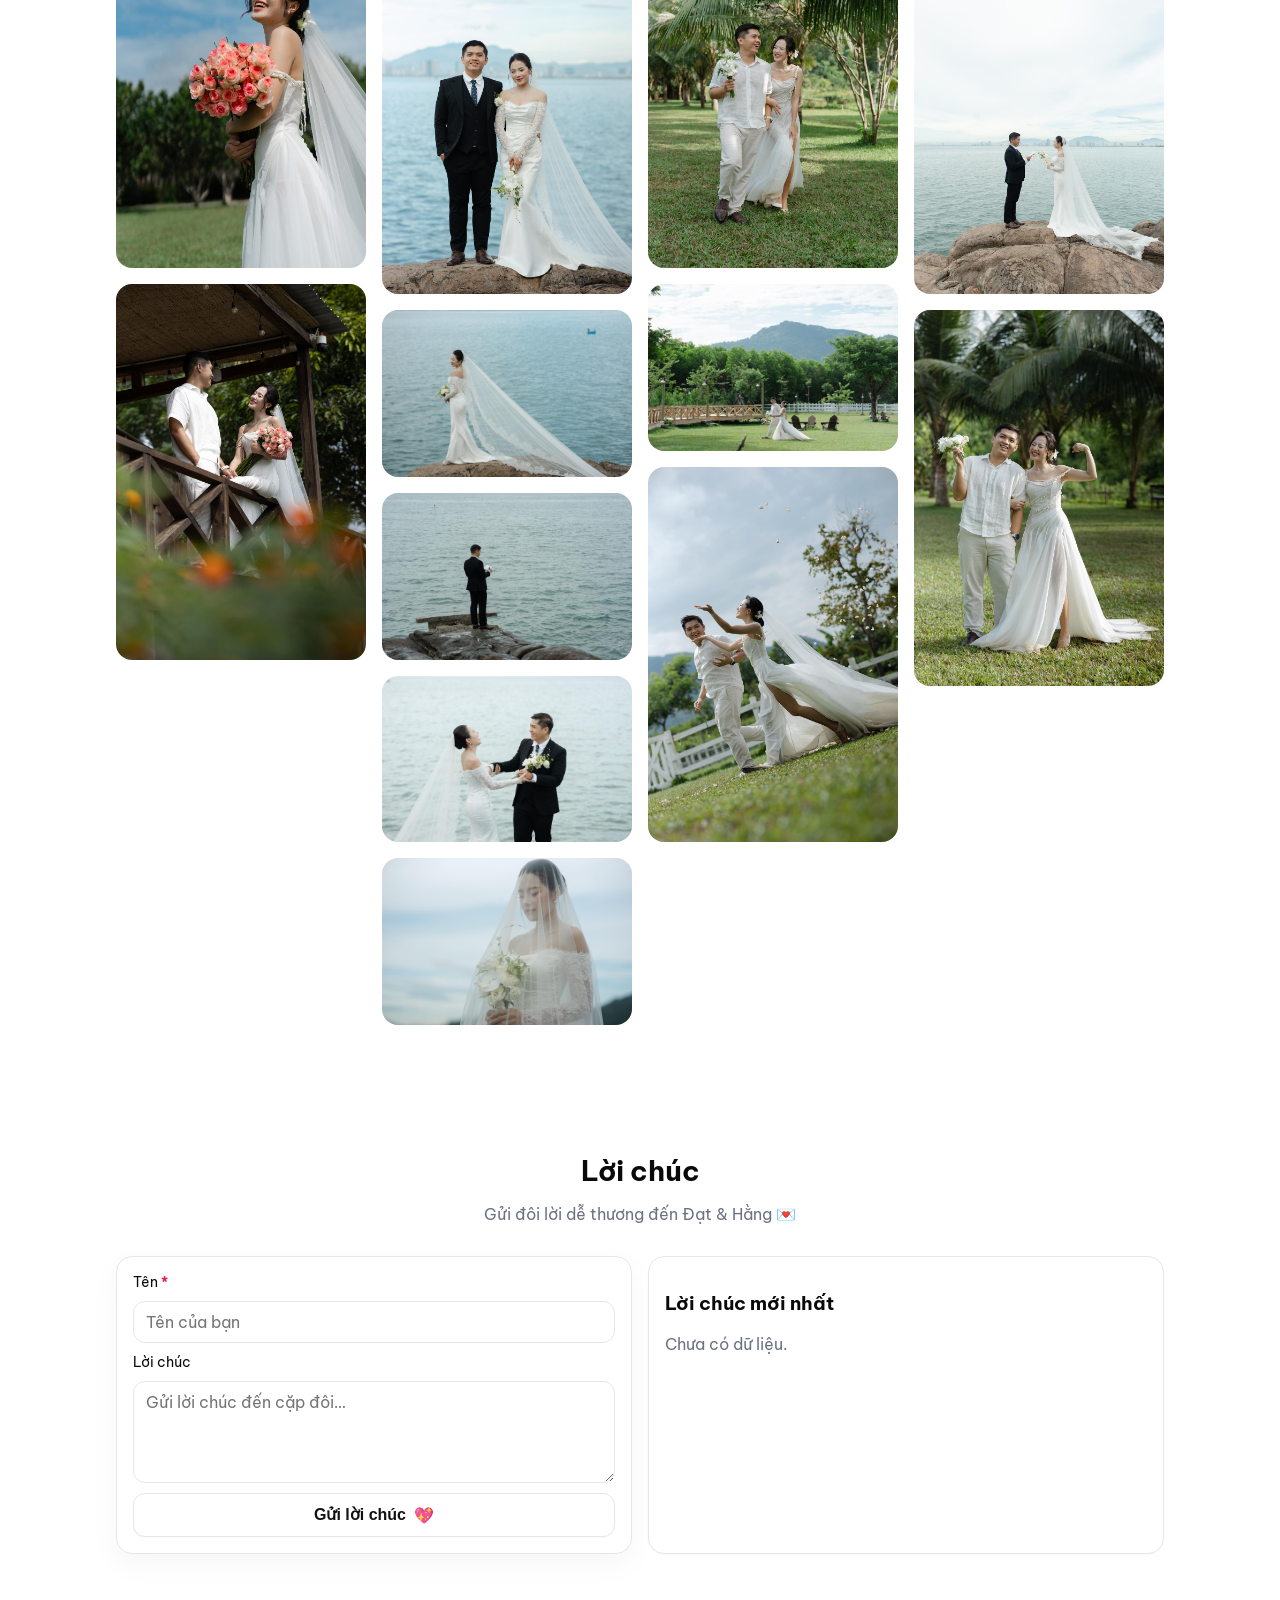
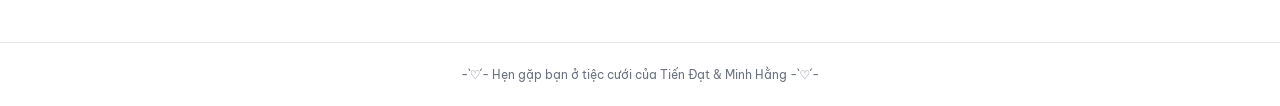
==== commit f8e29a6d: "Add Our story video section - Add "Our story" section before Vow video with local video player - Pla" ====
--- a/index.html
+++ b/index.html
@@ -31,6 +31,7 @@
     <div class="container header-inner">
       <div class="brand">Đạt & Hằng</div>
       <nav class="nav">
+        <a href="#story">Our story</a>
         <a href="#video">Vow</a>
         <a href="#gallery">Bộ ảnh</a>
         <a href="#wishes">Lời chúc</a>
@@ -45,6 +46,18 @@
       <div class="hero-content container">
         <p class="eyebrow">ĐÁM CƯỚI</p>
         <h1>Tiến Đạt & Minh Hằng</h1>
+      </div>
+    </section>
+
+    <section id="story" class="section">
+      <div class="container">
+        <h2>Our story</h2>
+        <div class="video-container">
+          <video controls controlsList="nodownload" preload="metadata">
+            <source src="assets/story.mp4#t=1" type="video/mp4">
+            Your browser does not support the video tag.
+          </video>
+        </div>
       </div>
     </section>
 
--- a/styles.css
+++ b/styles.css
@@ -521,7 +521,8 @@
   box-shadow: 0 8px 32px rgba(0, 0, 0, 0.1);
 }
 
-.video-container iframe {
+.video-container iframe,
+.video-container video {
   position: absolute;
   top: 0;
   left: 0;
@@ -529,6 +530,7 @@
   height: 100%;
   border: none;
   border-radius: 16px;
+  object-fit: cover;
 }
 
 @media (max-width: 640px) {
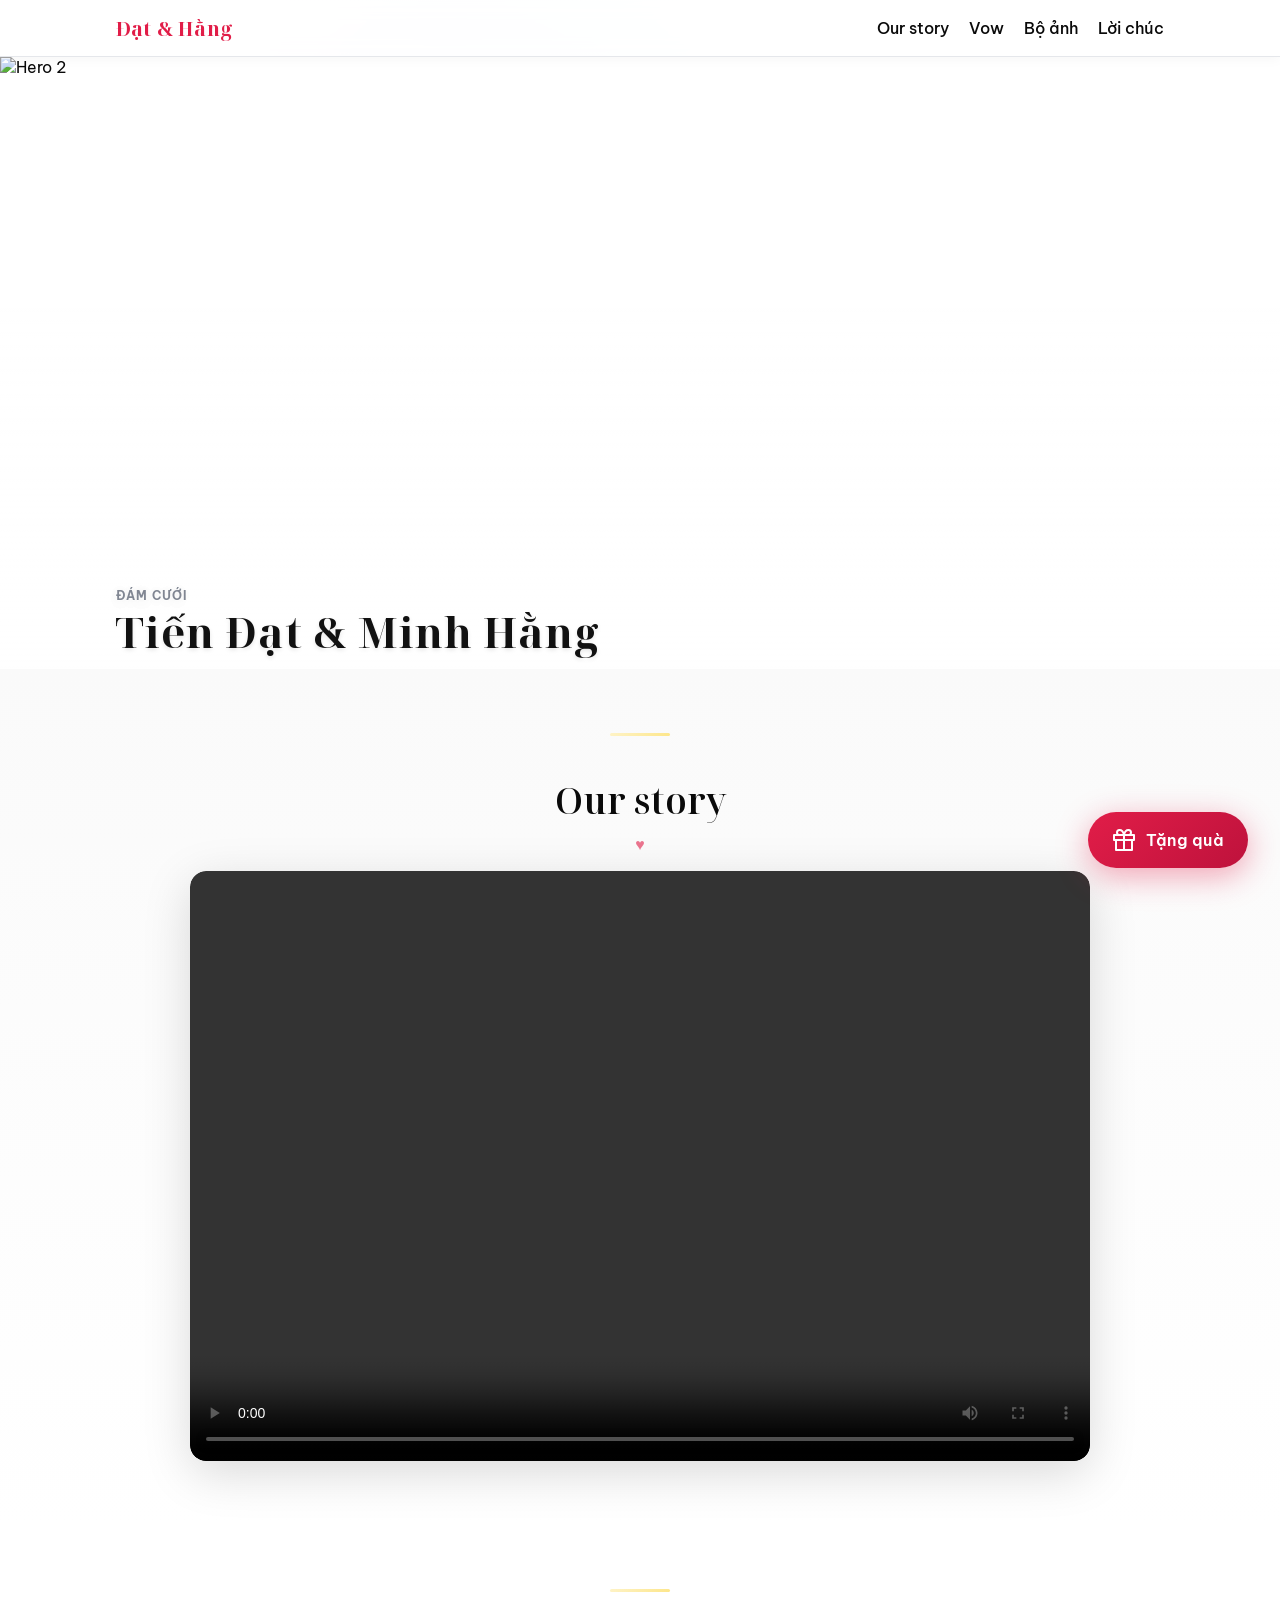
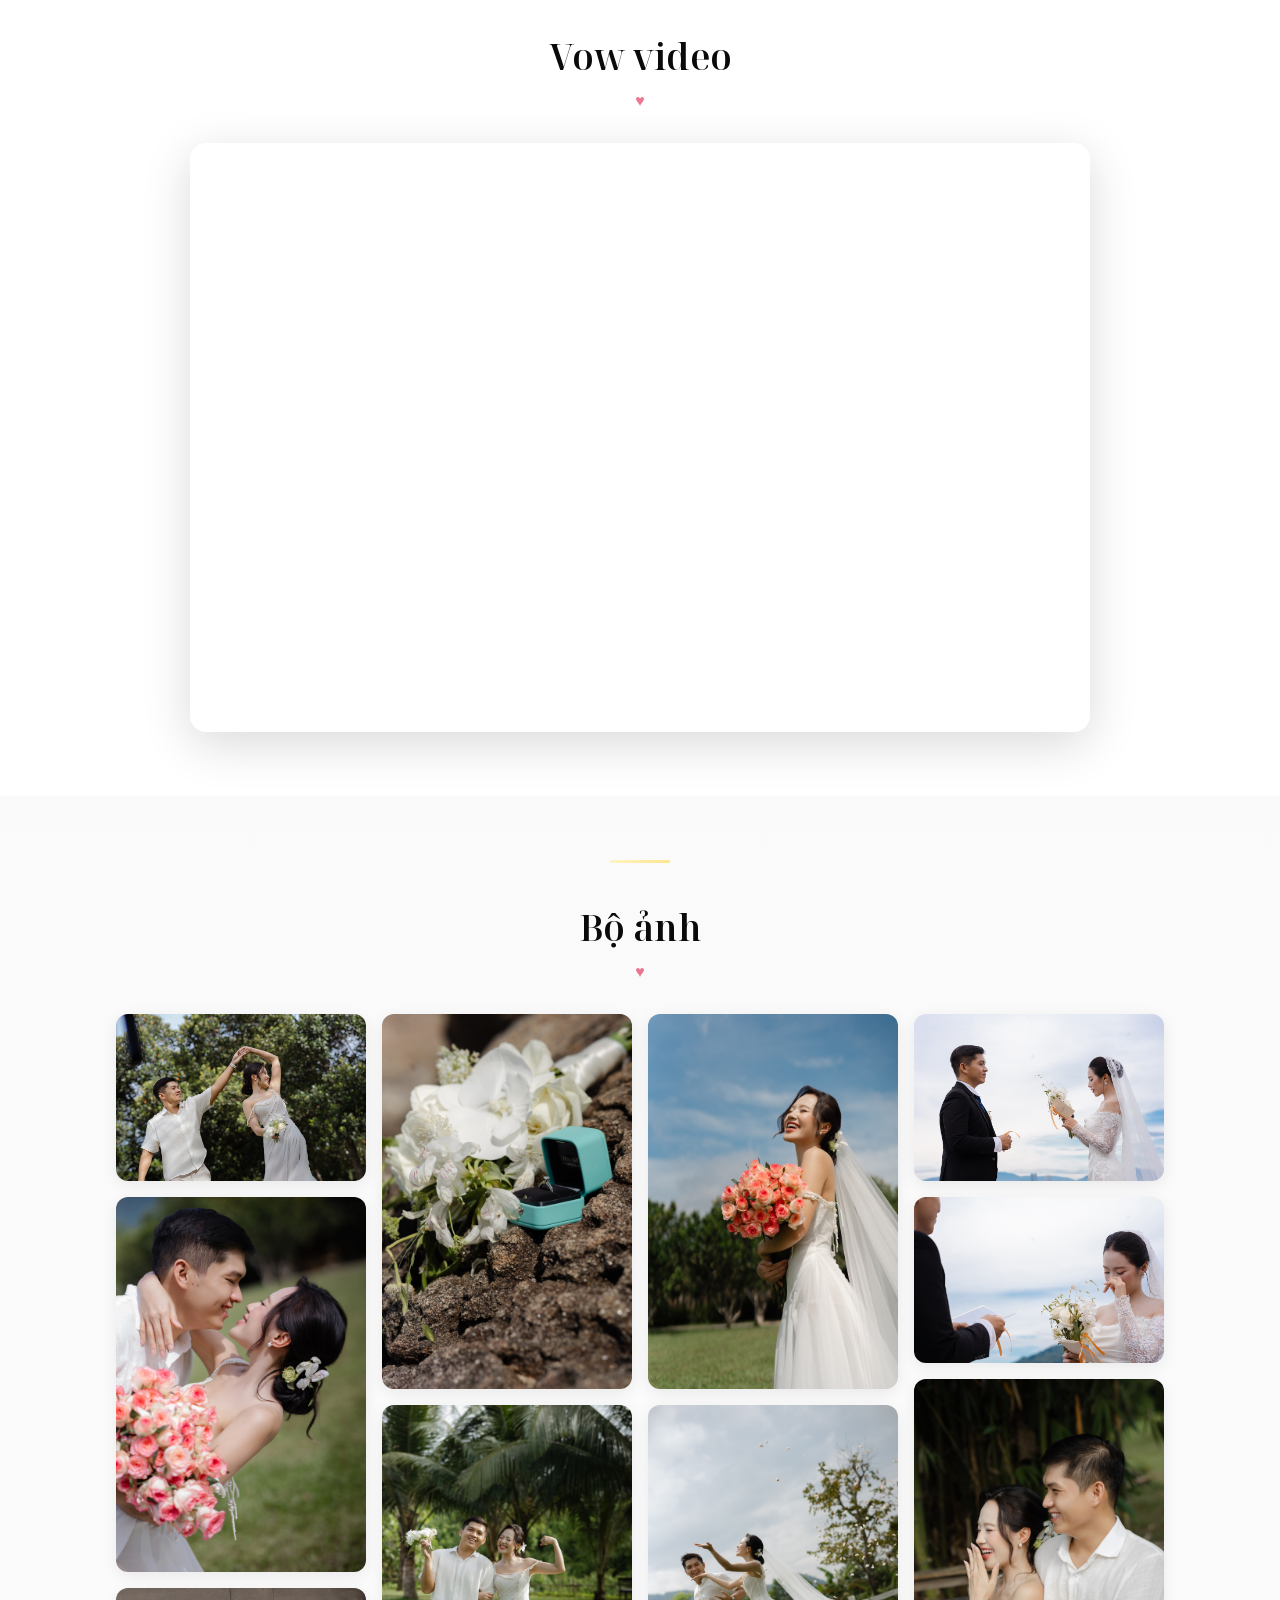
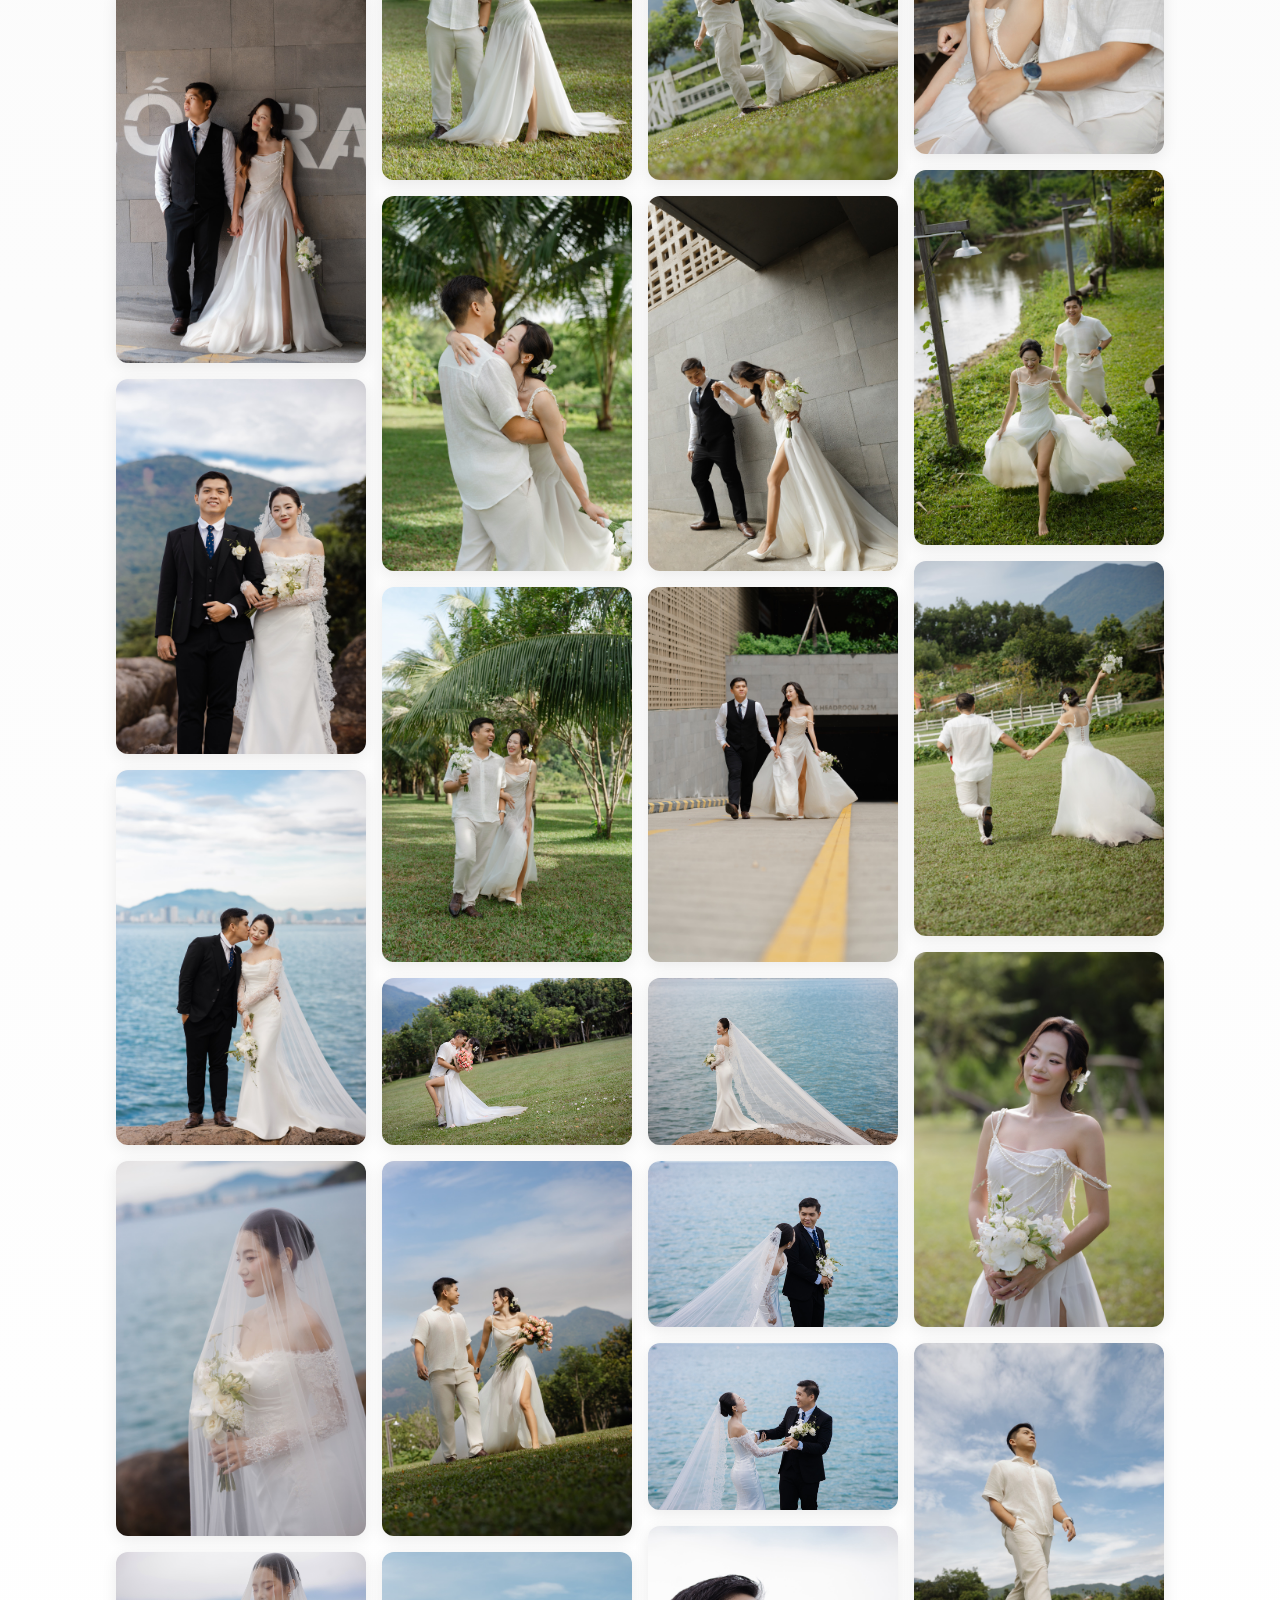
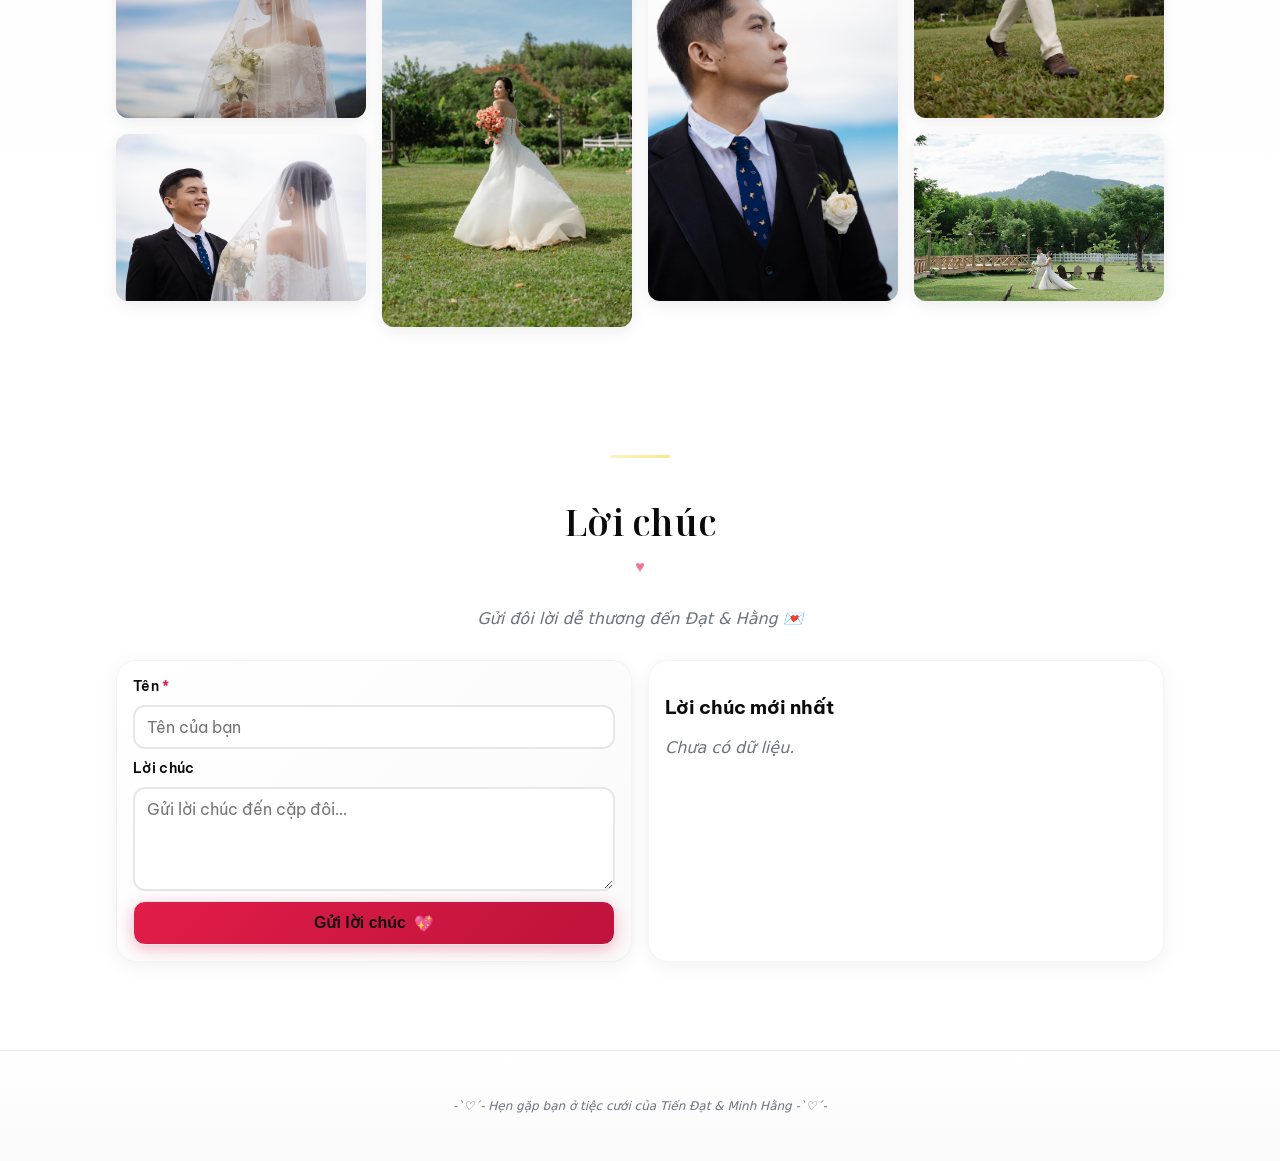
==== commit 892f30f1: "Update gallery with Da Nang photos and add lightbox viewer - Replace old gallery photos with 31 resi" ====
--- a/index.html
+++ b/index.html
@@ -131,6 +131,31 @@
     </div>
   </footer>
 
+  <!-- Lightbox Modal -->
+  <div id="lightbox" class="lightbox">
+    <div class="lightbox-overlay" onclick="closeLightbox()"></div>
+    <button class="lightbox-close" onclick="closeLightbox()" aria-label="Close">
+      <svg viewBox="0 0 24 24" width="32" height="32" fill="none" stroke="currentColor" stroke-width="2" stroke-linecap="round" stroke-linejoin="round">
+        <line x1="18" y1="6" x2="6" y2="18"></line>
+        <line x1="6" y1="6" x2="18" y2="18"></line>
+      </svg>
+    </button>
+    <button class="lightbox-prev" onclick="lightboxPrev()" aria-label="Previous">
+      <svg viewBox="0 0 24 24" width="32" height="32" fill="none" stroke="currentColor" stroke-width="2" stroke-linecap="round" stroke-linejoin="round">
+        <polyline points="15 18 9 12 15 6"></polyline>
+      </svg>
+    </button>
+    <button class="lightbox-next" onclick="lightboxNext()" aria-label="Next">
+      <svg viewBox="0 0 24 24" width="32" height="32" fill="none" stroke="currentColor" stroke-width="2" stroke-linecap="round" stroke-linejoin="round">
+        <polyline points="9 18 15 12 9 6"></polyline>
+      </svg>
+    </button>
+    <div class="lightbox-content">
+      <img id="lightbox-img" src="" alt="Gallery photo">
+      <div class="lightbox-counter"><span id="lightbox-current">1</span> / <span id="lightbox-total">31</span></div>
+    </div>
+  </div>
+
   <!-- Gift Popup Modal -->
   <div id="gift-modal" class="modal">
     <div class="modal-overlay" onclick="closeGiftPopup()"></div>
--- a/styles.css
+++ b/styles.css
@@ -70,8 +70,9 @@
 @media(min-width:720px){ .masonry{column-count:2} }
 @media(min-width:1024px){ .masonry{column-count:3} }
 @media(min-width:1280px){ .masonry{column-count:4} }
-.masonry-item{break-inside:avoid; -webkit-column-break-inside:avoid; margin-bottom:16px}
-.masonry-item img{width:100%; height:auto; display:block; border-radius:16px}
+.masonry-item{break-inside:avoid; -webkit-column-break-inside:avoid; margin-bottom:16px; cursor:pointer}
+.masonry-item img{width:100%; height:auto; display:block; border-radius:16px; transition:transform 0.2s, box-shadow 0.2s}
+.masonry-item:hover img{transform:scale(1.02); box-shadow:0 4px 16px rgba(0,0,0,0.15)}
 
 /* Wishes + RSVP */
 .form{display:flex;flex-direction:column;gap:10px}
@@ -438,6 +439,139 @@
   .qr-code {
     width: 240px;
     height: 240px;
+  }
+}
+
+/* === Lightbox === */
+.lightbox {
+  position: fixed;
+  inset: 0;
+  z-index: 200;
+  display: none;
+  align-items: center;
+  justify-content: center;
+  background: rgba(0, 0, 0, 0.95);
+}
+
+.lightbox.lightbox-open {
+  display: flex;
+}
+
+.lightbox-overlay {
+  position: absolute;
+  inset: 0;
+  cursor: pointer;
+}
+
+.lightbox-content {
+  position: relative;
+  z-index: 201;
+  display: flex;
+  flex-direction: column;
+  align-items: center;
+  justify-content: center;
+  max-width: 95vw;
+  max-height: 90vh;
+  padding: 20px;
+}
+
+.lightbox-content img {
+  max-width: 100%;
+  max-height: 80vh;
+  width: auto;
+  height: auto;
+  object-fit: contain;
+  border-radius: 8px;
+  box-shadow: 0 8px 32px rgba(0, 0, 0, 0.5);
+}
+
+.lightbox-counter {
+  color: #fff;
+  font-size: 16px;
+  margin-top: 16px;
+  text-align: center;
+  background: rgba(0, 0, 0, 0.6);
+  padding: 8px 16px;
+  border-radius: 20px;
+  backdrop-filter: blur(10px);
+}
+
+.lightbox-close,
+.lightbox-prev,
+.lightbox-next {
+  position: fixed;
+  z-index: 202;
+  width: 48px;
+  height: 48px;
+  border-radius: 50%;
+  border: 2px solid rgba(255, 255, 255, 0.3);
+  background: rgba(0, 0, 0, 0.5);
+  backdrop-filter: blur(10px);
+  color: #fff;
+  cursor: pointer;
+  display: flex;
+  align-items: center;
+  justify-content: center;
+  transition: all 0.2s;
+}
+
+.lightbox-close:hover,
+.lightbox-prev:hover,
+.lightbox-next:hover {
+  background: rgba(0, 0, 0, 0.8);
+  border-color: rgba(255, 255, 255, 0.6);
+  transform: scale(1.05);
+}
+
+.lightbox-close {
+  top: 24px;
+  right: 24px;
+}
+
+.lightbox-prev {
+  left: 24px;
+  top: 50%;
+  transform: translateY(-50%);
+}
+
+.lightbox-prev:hover {
+  transform: translateY(-50%) scale(1.05);
+}
+
+.lightbox-next {
+  right: 24px;
+  top: 50%;
+  transform: translateY(-50%);
+}
+
+.lightbox-next:hover {
+  transform: translateY(-50%) scale(1.05);
+}
+
+@media (max-width: 640px) {
+  .lightbox-close,
+  .lightbox-prev,
+  .lightbox-next {
+    width: 40px;
+    height: 40px;
+  }
+
+  .lightbox-close {
+    top: 16px;
+    right: 16px;
+  }
+
+  .lightbox-prev {
+    left: 8px;
+  }
+
+  .lightbox-next {
+    right: 8px;
+  }
+
+  .lightbox-counter {
+    font-size: 14px;
+    padding: 6px 12px;
   }
 }
 
@@ -542,3 +676,369 @@
     margin-bottom: 24px;
   }
 }
+
+/* === FANCY ENHANCEMENTS === */
+
+/* Smooth scroll behavior */
+html {
+  scroll-behavior: smooth;
+}
+
+/* Enhanced color scheme */
+:root {
+  --primary: #e11d48;
+  --primary-light: #fce7f3;
+  --accent: #f59e0b;
+  --gradient-1: linear-gradient(135deg, #fef3c7 0%, #fde68a 100%);
+  --gradient-2: linear-gradient(135deg, #fce7f3 0%, #fbcfe8 100%);
+  --gradient-3: linear-gradient(135deg, #e0e7ff 0%, #c7d2fe 100%);
+}
+
+/* Fade-in animation for sections */
+@keyframes fadeInUp {
+  from {
+    opacity: 0;
+    transform: translateY(30px);
+  }
+  to {
+    opacity: 1;
+    transform: translateY(0);
+  }
+}
+
+.section {
+  animation: fadeInUp 0.8s ease-out;
+  animation-fill-mode: both;
+}
+
+.section:nth-child(1) { animation-delay: 0.1s; }
+.section:nth-child(2) { animation-delay: 0.2s; }
+.section:nth-child(3) { animation-delay: 0.3s; }
+.section:nth-child(4) { animation-delay: 0.4s; }
+
+/* Alternating section backgrounds */
+.section:nth-child(even) {
+  background: linear-gradient(180deg, #fafafa 0%, #ffffff 100%);
+}
+
+/* Enhanced section titles with decorative elements */
+.section h2 {
+  font-family: 'Noto Serif Display', Georgia, serif;
+  font-size: 36px;
+  font-weight: 600;
+  margin-bottom: 16px;
+  position: relative;
+  display: inline-block;
+  left: 50%;
+  transform: translateX(-50%);
+}
+
+.section h2::after {
+  content: '♥';
+  display: block;
+  text-align: center;
+  font-size: 16px;
+  color: var(--primary);
+  margin-top: 8px;
+  opacity: 0.6;
+}
+
+/* Decorative divider before sections */
+.section::before {
+  content: '';
+  display: block;
+  width: 60px;
+  height: 3px;
+  background: var(--gradient-1);
+  margin: 0 auto 40px;
+  border-radius: 2px;
+}
+
+/* Enhanced cards */
+.card {
+  background: #ffffff;
+  border-radius: 20px;
+  box-shadow: 0 4px 20px rgba(0, 0, 0, 0.06);
+  transition: all 0.3s cubic-bezier(0.4, 0, 0.2, 1);
+  border: 1px solid rgba(0, 0, 0, 0.04);
+}
+
+.card:hover {
+  transform: translateY(-4px);
+  box-shadow: 0 12px 40px rgba(0, 0, 0, 0.12);
+}
+
+/* Enhanced form */
+.form {
+  background: linear-gradient(135deg, #ffffff 0%, #fafafa 100%);
+}
+
+.form label {
+  font-weight: 600;
+  color: var(--text);
+  font-size: 14px;
+  letter-spacing: 0.3px;
+}
+
+.form input,
+.form textarea,
+.form select {
+  transition: all 0.3s ease;
+  border: 2px solid var(--border);
+}
+
+.form input:focus,
+.form textarea:focus,
+.form select:focus {
+  border-color: var(--primary);
+  box-shadow: 0 0 0 3px rgba(225, 29, 72, 0.1);
+  outline: none;
+}
+
+/* Enhanced buttons */
+.btn {
+  position: relative;
+  overflow: hidden;
+  transition: all 0.3s ease;
+}
+
+.btn::before {
+  content: '';
+  position: absolute;
+  top: 50%;
+  left: 50%;
+  width: 0;
+  height: 0;
+  border-radius: 50%;
+  background: rgba(255, 255, 255, 0.3);
+  transform: translate(-50%, -50%);
+  transition: width 0.6s, height 0.6s;
+}
+
+.btn:hover::before {
+  width: 300px;
+  height: 300px;
+}
+
+.btn-primary {
+  background: linear-gradient(135deg, var(--primary) 0%, #be123c 100%);
+  box-shadow: 0 4px 16px rgba(225, 29, 72, 0.3);
+}
+
+.btn-primary:hover {
+  transform: translateY(-2px);
+  box-shadow: 0 6px 24px rgba(225, 29, 72, 0.4);
+}
+
+/* Enhanced video containers */
+.video-container {
+  box-shadow: 0 12px 48px rgba(0, 0, 0, 0.15);
+  transition: all 0.4s ease;
+}
+
+.video-container:hover {
+  transform: scale(1.02);
+  box-shadow: 0 16px 64px rgba(0, 0, 0, 0.2);
+}
+
+/* Floating gift button enhancement */
+.floating-gift-btn {
+  box-shadow: 0 8px 32px rgba(225, 29, 72, 0.4);
+  animation: float 3s ease-in-out infinite;
+}
+
+@keyframes float {
+  0%, 100% {
+    transform: translateY(0);
+  }
+  50% {
+    transform: translateY(-8px);
+  }
+}
+
+.floating-gift-btn:hover {
+  animation: none;
+}
+
+/* Enhanced wishes display */
+.wish {
+  transition: all 0.3s ease;
+  border-left: 3px solid transparent;
+  padding-left: 12px;
+}
+
+.wish:hover {
+  border-left-color: var(--primary);
+  background: rgba(225, 29, 72, 0.02);
+  transform: translateX(4px);
+}
+
+.wish .name {
+  font-weight: 600;
+  color: var(--primary);
+  font-size: 16px;
+}
+
+/* Enhanced header */
+.site-header {
+  box-shadow: 0 2px 12px rgba(0, 0, 0, 0.04);
+}
+
+.brand {
+  font-family: 'Noto Serif Display', Georgia, serif;
+  font-size: 20px;
+  font-weight: 700;
+  color: var(--primary);
+}
+
+.nav a {
+  position: relative;
+  font-weight: 500;
+  transition: all 0.3s ease;
+}
+
+.nav a::after {
+  content: '';
+  position: absolute;
+  bottom: -4px;
+  left: 0;
+  width: 0;
+  height: 2px;
+  background: var(--primary);
+  transition: width 0.3s ease;
+}
+
+.nav a:hover {
+  color: var(--primary);
+  text-decoration: none;
+}
+
+.nav a:hover::after {
+  width: 100%;
+}
+
+/* Gallery enhancements */
+.masonry img {
+  transition: all 0.4s ease;
+  border-radius: 12px;
+  box-shadow: 0 4px 16px rgba(0, 0, 0, 0.08);
+}
+
+.masonry img:hover {
+  transform: scale(1.05);
+  box-shadow: 0 8px 32px rgba(0, 0, 0, 0.15);
+  z-index: 10;
+}
+
+/* Subtle background pattern */
+body {
+  background-image:
+    radial-gradient(circle at 20% 50%, rgba(252, 231, 243, 0.3) 0%, transparent 50%),
+    radial-gradient(circle at 80% 80%, rgba(254, 243, 199, 0.3) 0%, transparent 50%),
+    radial-gradient(circle at 40% 20%, rgba(224, 231, 255, 0.3) 0%, transparent 50%);
+  background-attachment: fixed;
+}
+
+/* Hero text enhancement */
+.hero h1 {
+  text-shadow:
+    0 2px 4px rgba(0, 0, 0, 0.1),
+    0 4px 12px rgba(255, 255, 255, 0.8);
+  letter-spacing: 1px;
+}
+
+/* Section subtitle enhancement */
+.section .muted {
+  font-style: italic;
+  font-size: 16px;
+}
+
+/* Add sparkle effect to important elements */
+@keyframes sparkle {
+  0%, 100% {
+    opacity: 0;
+    transform: scale(0);
+  }
+  50% {
+    opacity: 1;
+    transform: scale(1);
+  }
+}
+
+/* Romantic heart floating effect */
+@keyframes heartFloat {
+  0% {
+    transform: translateY(0) rotate(0deg);
+    opacity: 0;
+  }
+  50% {
+    opacity: 0.6;
+  }
+  100% {
+    transform: translateY(-100px) rotate(360deg);
+    opacity: 0;
+  }
+}
+
+/* Footer enhancement */
+.site-footer {
+  background: linear-gradient(180deg, transparent 0%, #fafafa 100%);
+  padding: 48px 0;
+  font-style: italic;
+}
+
+/* Responsive adjustments */
+@media (max-width: 640px) {
+  .section h2 {
+    font-size: 28px;
+  }
+
+  .section::before {
+    width: 40px;
+    margin-bottom: 24px;
+  }
+
+  /* Mobile header improvements */
+  .site-header {
+    padding: 0;
+  }
+
+  .header-inner {
+    height: auto;
+    min-height: 56px;
+    flex-direction: column;
+    align-items: center;
+    padding: 12px 8px;
+    gap: 8px;
+  }
+
+  .brand {
+    font-size: 18px;
+    letter-spacing: 0.5px;
+  }
+
+  .nav {
+    display: flex;
+    gap: 4px;
+    justify-content: center;
+    flex-wrap: wrap;
+    width: 100%;
+  }
+
+  .nav a {
+    margin-left: 0;
+    padding: 6px 12px;
+    font-size: 13px;
+    border-radius: 8px;
+    background: rgba(225, 29, 72, 0.05);
+    transition: all 0.2s ease;
+  }
+
+  .nav a:hover {
+    background: rgba(225, 29, 72, 0.1);
+  }
+
+  .nav a::after {
+    display: none;
+  }
+}
